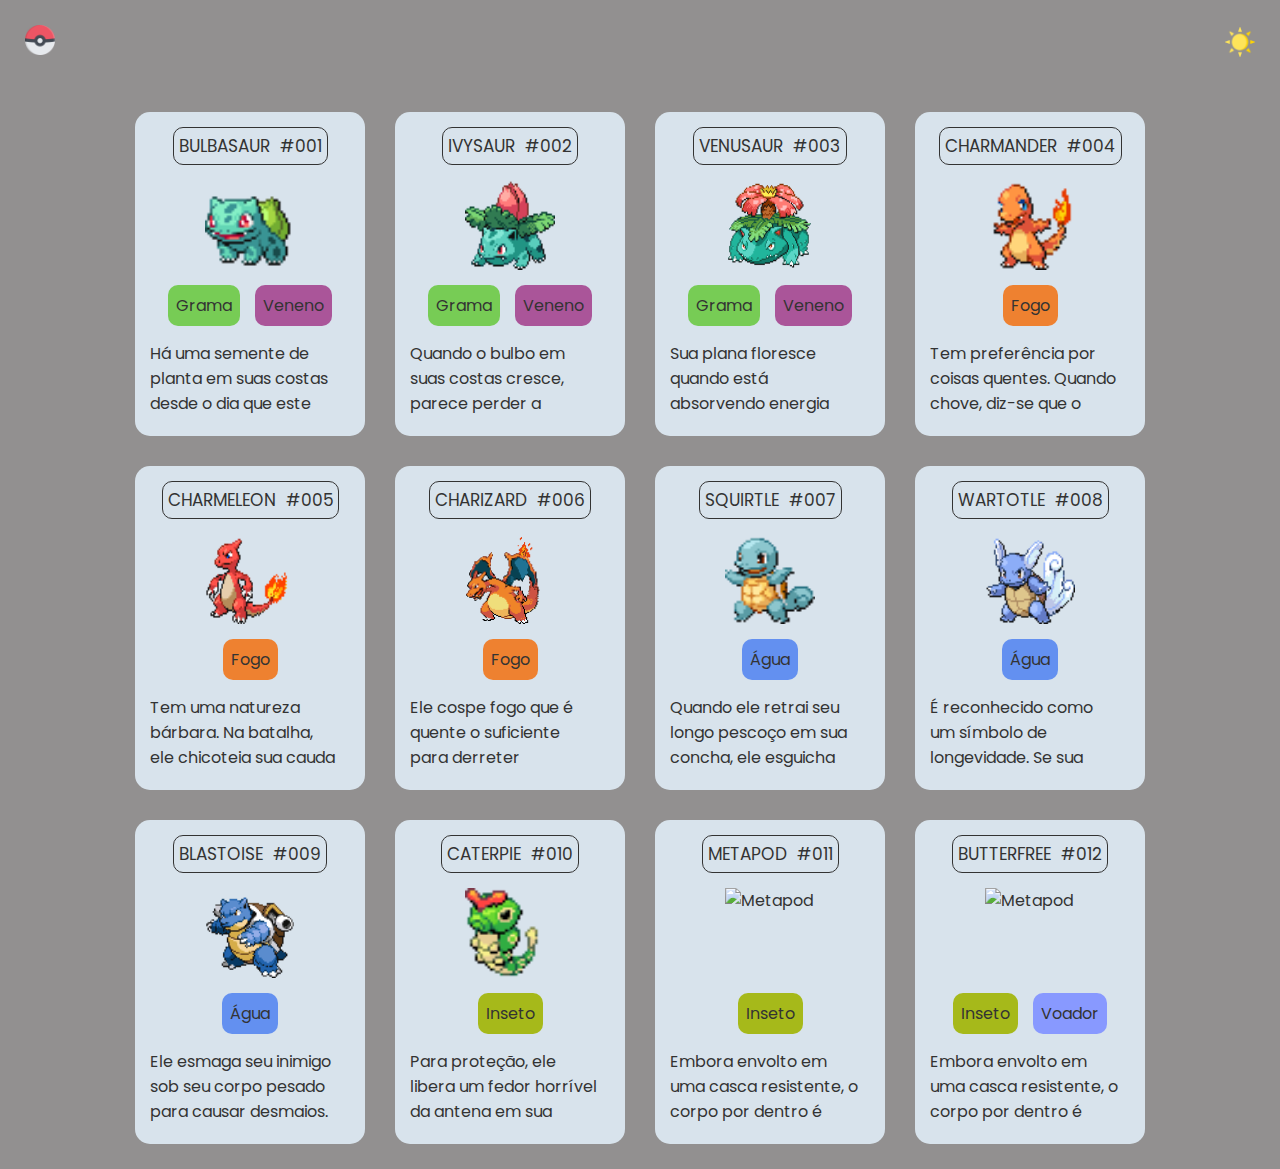
==== index.html @ 482665e0 "Adicionado mais pokemon" ====
<!DOCTYPE html>
<html lang="en">

<head>
    <meta charset="UTF-8">
    <meta http-equiv="X-UA-Compatible" content="IE=edge">
    <meta name="viewport" content="width=device-width, initial-scale=1.0">
    <title>Listagem Pokémon - Semana do Zero ao Programador</title>
    <link rel="preconnect" href="https://fonts.googleapis.com">
    <link rel="preconnect" href="https://fonts.gstatic.com" crossorigin>
    <link href="https://fonts.googleapis.com/css2?family=Poppins:wght@300;500;800&display=swap" rel="stylesheet">
    <link rel="stylesheet" href="./src/css/reset.css">
    <link rel="stylesheet" href="./src/css/estilos.css">
    <link rel="stylesheet" href="./src/css/scrollbar.css">
</head>

<body>
    <header>
        <a href="#">
            <img src="./src/imagens/pokeball.png" alt="Pokebola" class="logo">
        </a>
        <button id="botao-alterar-tema">
            <img src="./src/imagens/sun.png" alt="imagem do sol" class="imagem-botao">
        </button>
    </header>
    <main>
        <ul class="listagem-pokemon">
            <li class="cartao-pokemon">
                <div class="informacoes">
                    <span>Bulbasaur</span>
                    <span>#001</span>
                </div>

                <img src="./src/imagens/bulbasaur.gif" alt="Bulbasaur" class="gif">

                <ul class="tipos">
                    <li class="tipo grama">Grama</li>
                    <li class="tipo veneno">Veneno</li>
                </ul>

                <p class="descricao">Há uma semente de planta em suas costas desde o dia que este Pókemon nasce. A
                    semente cresce lentamente.</p>
            </li>
            <li class="cartao-pokemon">
                <div class="informacoes">
                    <span>Ivysaur</span>
                    <span>#002</span>
                </div>

                <img src="./src/imagens/ivysaur.gif" alt="Ivysaur" class="gif">

                <ul class="tipos">
                    <li class="tipo grama">Grama</li>
                    <li class="tipo veneno">Veneno</li>
                </ul>

                <p class="descricao">Quando o bulbo em suas costas cresce, parece perder a capacidade de ficar de pé em
                    suas patas traseiras</p>
            </li>
            <li class="cartao-pokemon">
                <div class="informacoes">
                    <span>Venusaur</span>
                    <span>#003</span>
                </div>

                <img src="./src/imagens/venusaur.gif" alt="Venusaur" class="gif">

                <ul class="tipos">
                    <li class="tipo grama">Grama</li>
                    <li class="tipo veneno">Veneno</li>
                </ul>

                <p class="descricao">Sua plana floresce quando está absorvendo energia solar. Ele permanece em movimento
                    para buscar a luz solar</p>
            </li>
            <li class="cartao-pokemon">
                <div class="informacoes">
                    <span>Charmander</span>
                    <span>#004</span>
                </div>

                <img src="./src/imagens/charmander.gif" alt="Charmander" class="gif">

                <ul class="tipos">
                    <li class="tipo fogo">Fogo</li>
                </ul>

                <p class="descricao">Tem preferência por coisas quentes. Quando chove, diz-se que o vapor jorra da ponta
                    de sua cauda.</p>
            </li>
            <li class="cartao-pokemon">
                <div class="informacoes">
                    <span>Charmeleon</span>
                    <span>#005</span>
                </div>

                <img src="./src/imagens/charmeleon.gif" alt="Charmeleon" class="gif">

                <ul class="tipos">
                    <li class="tipo fogo">Fogo</li>
                </ul>

                <p class="descricao">Tem uma natureza bárbara. Na batalha, ele chicoteia sua cauda ardente e corta com garras afiadas.</p>
            </li>
            <li class="cartao-pokemon">
                <div class="informacoes">
                    <span>Charizard</span>
                    <span>#006</span>
                </div>

                <img src="./src/imagens/charizard.gif" alt="Charizard" class="gif">

                <ul class="tipos">
                    <li class="tipo fogo">Fogo</li>
                </ul>

                <p class="descricao">Ele cospe fogo que é quente o suficiente para derreter pedregulhos. Pode causar incêndios florestais soprando chamas.</p>
            </li>
            <li class="cartao-pokemon">
                <div class="informacoes">
                    <span>Squirtle</span>
                    <span>#007</span>
                </div>

                <img src="./src/imagens/squirtle.gif" alt="Squirtle" class="gif">

                <ul class="tipos">
                    <li class="tipo agua">Água</li>
                </ul>

                <p class="descricao">Quando ele retrai seu longo pescoço em sua concha, ele esguicha água com força vigorosa.</p>
            </li>
            <li class="cartao-pokemon">
                <div class="informacoes">
                    <span>Wartotle</span>
                    <span>#008</span>
                </div>

                <img src="./src/imagens/wartortle.gif" alt="Bulbasaur" class="gif">

                <ul class="tipos">
                    <li class="tipo agua">Água</li>
                </ul>

                <p class="descricao">É reconhecido como um símbolo de longevidade. Se sua concha tem algas, esse Wartortle é muito antigo.</p>
            </li>
            <li class="cartao-pokemon">
                <div class="informacoes">
                    <span>Blastoise</span>
                    <span>#009</span>
                </div>

                <img src="./src/imagens/blastoise.gif" alt="Blastoise" class="gif">

                <ul class="tipos">
                    <li class="tipo agua">Água</li>
                </ul>

                <p class="descricao">Ele esmaga seu inimigo sob seu corpo pesado para causar desmaios. Em uma pitada, ele se retirará dentro de sua concha.</p>
            </li>
            <li class="cartao-pokemon">
                <div class="informacoes">
                    <span>Caterpie</span>
                    <span>#010</span>
                </div>
                <img src="./src/imagens/caterpie.gif" alt="Caterpie" class="gif">

                <ul class="tipos">
                    <li class="tipo inseto">Inseto</li>
                </ul>

                <p class="descricao">Para proteção, ele libera um fedor horrível da antena em sua cabeça para afastar os inimigos.</p>
            </li>
            <li class="cartao-pokemon">
                <div class="informacoes">
                    <span>Metapod</span>
                    <span>#011</span>
                </div>
                <img src="./src/imagens/metapod.gif" alt="Metapod" class="gif">

                <ul class="tipos">
                    <li class="tipo inseto">Inseto</li>
                </ul>

                <p class="descricao">Embora envolto em uma casca resistente, o corpo por dentro é macio. Não pode resistir a um ataque duro.</p>
            </li>
            <li class="cartao-pokemon">
                <div class="informacoes">
                    <span>Butterfree</span>
                    <span>#012</span>
                </div>
                <img src="./src/imagens/butterfree.gif" alt="Metapod" class="gif">

                <ul class="tipos">
                    <li class="tipo inseto">Inseto</li>
                    <li class="tipo voador">Voador</li>
                </ul>

                <p class="descricao">Embora envolto em uma casca resistente, o corpo por dentro é macio. Não pode resistir a um ataque duro.</p>
            </li>
        </ul>
    </main>
</body>

</html>
---- src/css/estilos.css ----
body{
    font-family: 'Poppins', sans-serif;
    max-width: 1280px;
    margin: 0 auto;
    background-color: #5e5b5bad;
    color: #333333
}

body.modo-escuro{
    background-color: #212121;
    color: #f5f5f5
}

header{
    /* background-color: green; */
    display: flex;
    justify-content: space-between;
    padding: 25px;
}

header .logo, 
header .imagem-botao{
    width: 30px;
    transition: 0.2s ease-in-out;
}

header #botao-alterar-tema{
    background: none;
    border: none;
}

header .logo:hover,
header .imagem-botao:hover,
main .cartao-pokemon:hover{
    transform: scale(1.05);
    cursor: pointer
}

main{
    /* background-color: antiquewhite; */
    padding:  25px;
}
main .listagem-pokemon{
    display: flex;
    flex-wrap: wrap;
    gap: 30px;
    justify-content: center;
}

main .cartao-pokemon{
    background-color: #d8e3ec;
    width: 200px;
    padding: 15px;
    display: flex;
    flex-direction: column;
    align-items: center;
    gap: 15px;
    border-radius: 15px;
    transition: 0.2s ease-in-out;
}

main .cartao-pokemon:hover{
    background-color: #96d9d6;
}

.modo-escuro .cartao-pokemon{
    background-color: #a8a8aa;
}

main .cartao-pokemon .informacoes{
    display: flex;
    justify-content: space-between;
    border: 1px solid #333333;
    border-radius: 10px;
}

main .cartao-pokemon .informacoes span{
    /* background-color: aqua; */
    padding: 5px;
    text-transform: uppercase;
    font-size: 17px;
}

main .cartao-pokemon .gif{
    width: 90px;
    height: 90px;
    /* background-color: grey; */

}

main .cartao-pokemon .tipos{
    /* background-color: white; */
    display: flex;
    gap: 15px;
}

main .cartao-pokemon .tipo{
    padding: 8px;
    border-radius: 10px;
}

.grama{
    background-color: #7ac74c;
}

.veneno{
    background-color: #a59;
    
}

.fogo{
    background-color: #ee8130;
}

.agua{
    background-color: #6390f0;
}

.inseto{
    background-color: #a6b91a;
}
.voador{
    background-color: #89f
}

.normal{
    background-color: #aa9;
}

.eletrico{
    background-color: #fc3;
}

.grama{
    background-color: #7c5;
}

.gelo{
    border-color: #6cf;
}

.lutador{
    border-color: #b54;
}

.terra{
    border-color: #db5;
}

.psiquico{
    border-color: #f59;
}

.rocha{
    border-color: #ba6;
}

.fantasma{
    border-color: #66b;
}

.dragao{
    border-color: #76e;
}

.escuridao{
    border-color: #754;
}

.aco{
    background-color: #aab;
}

.fada{
    border-color: #e9e;
}

main .descricao{
    max-height: 80px;
    overflow-y: scroll;
    font-style: 14px;
    padding-right: 10px;
}
---- src/css/scrollbar.css ----
/* ===== Scrollbar CSS ===== */

*::-webkit-scrollbar {
    width: 12px;
  }

  *::-webkit-scrollbar-track {
    background: #f1e9e9;
  }

  *::-webkit-scrollbar-thumb {
    background-color: #582965;
    border-radius: 10px;
    border: 3px solid #ffffff;
  }
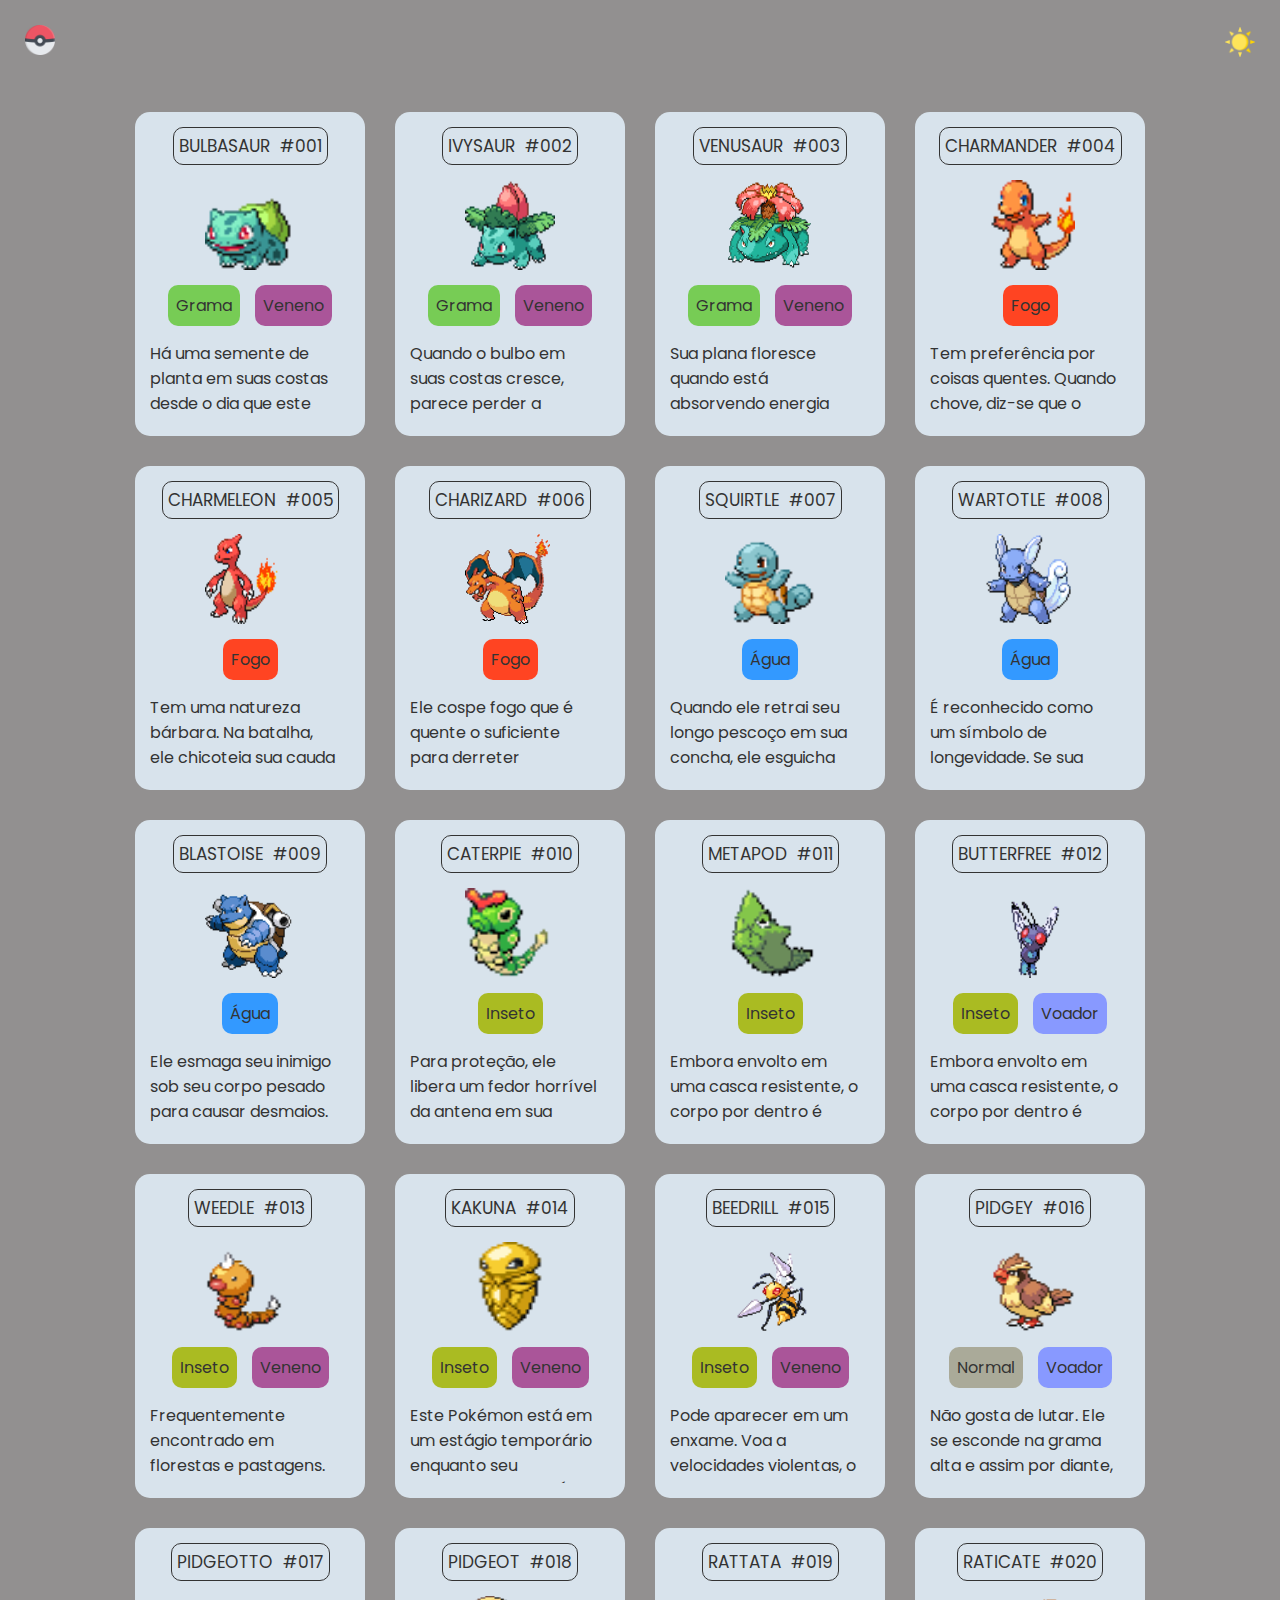
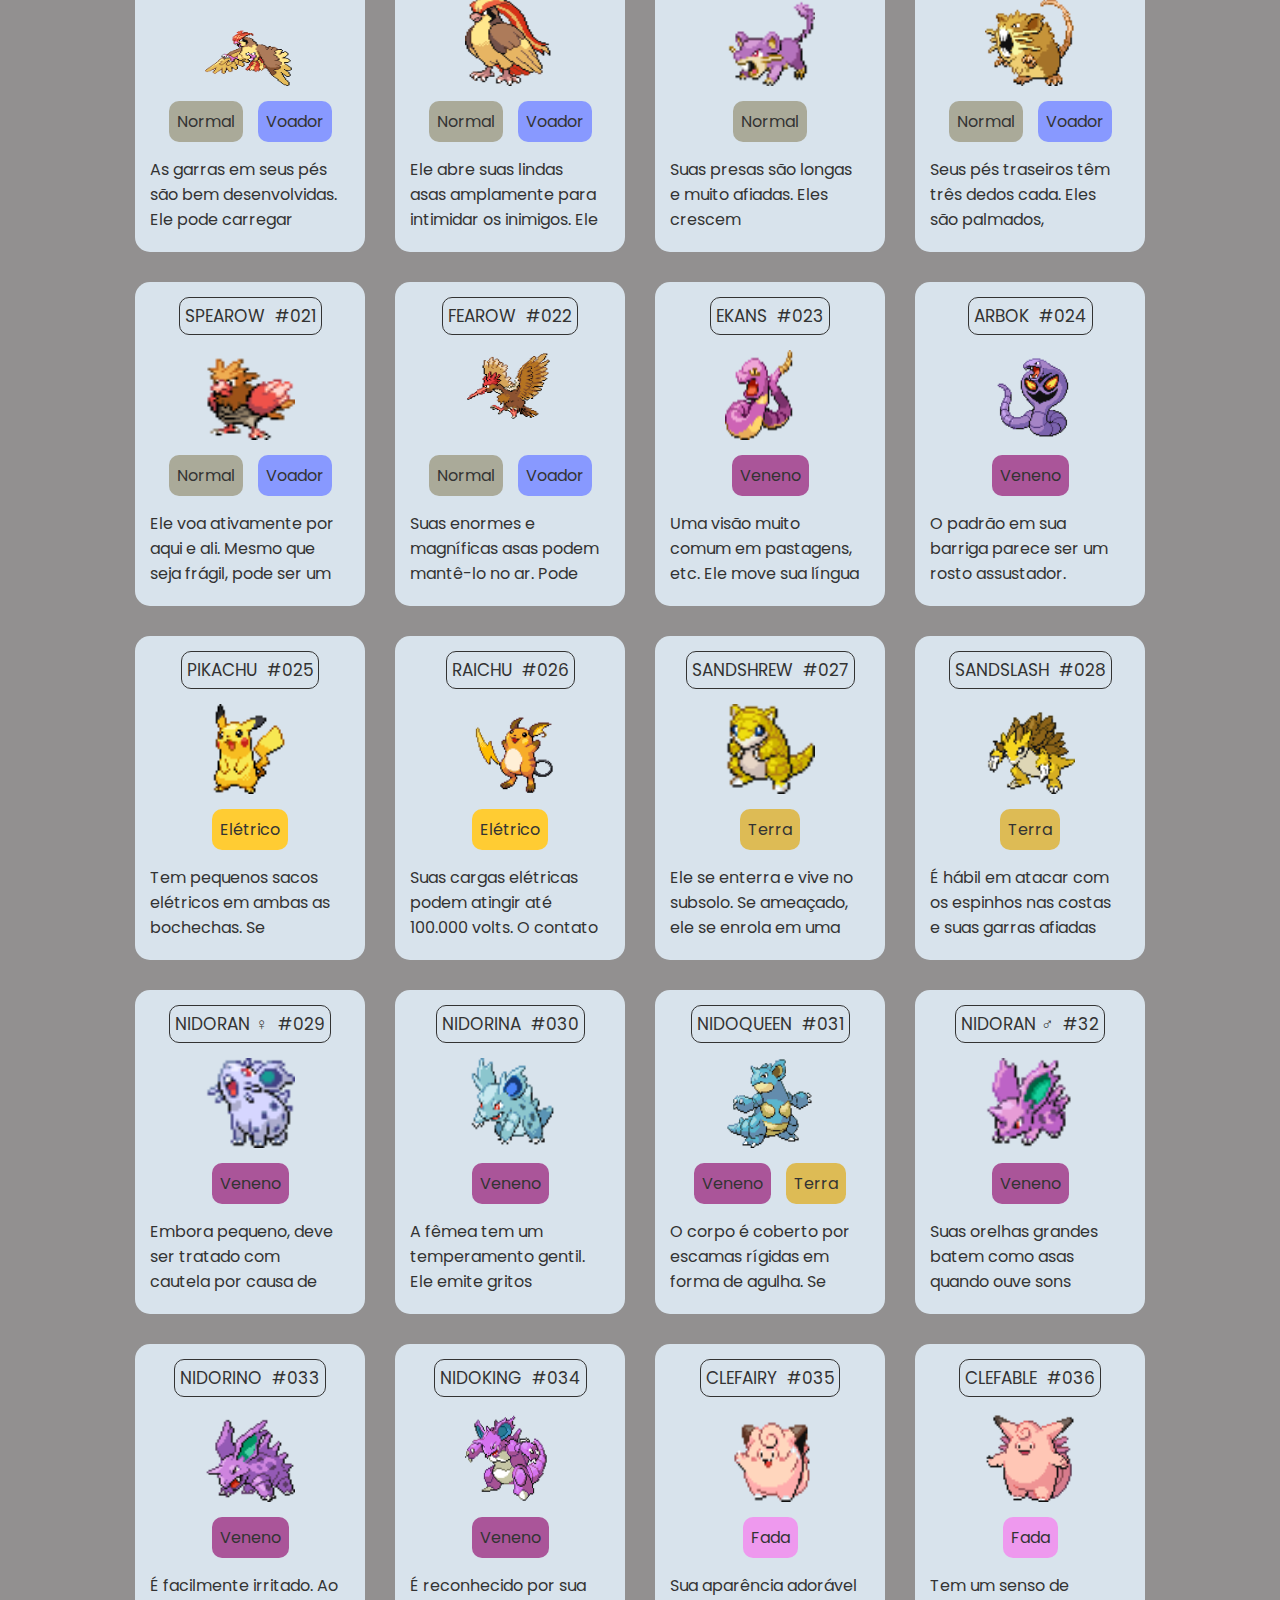
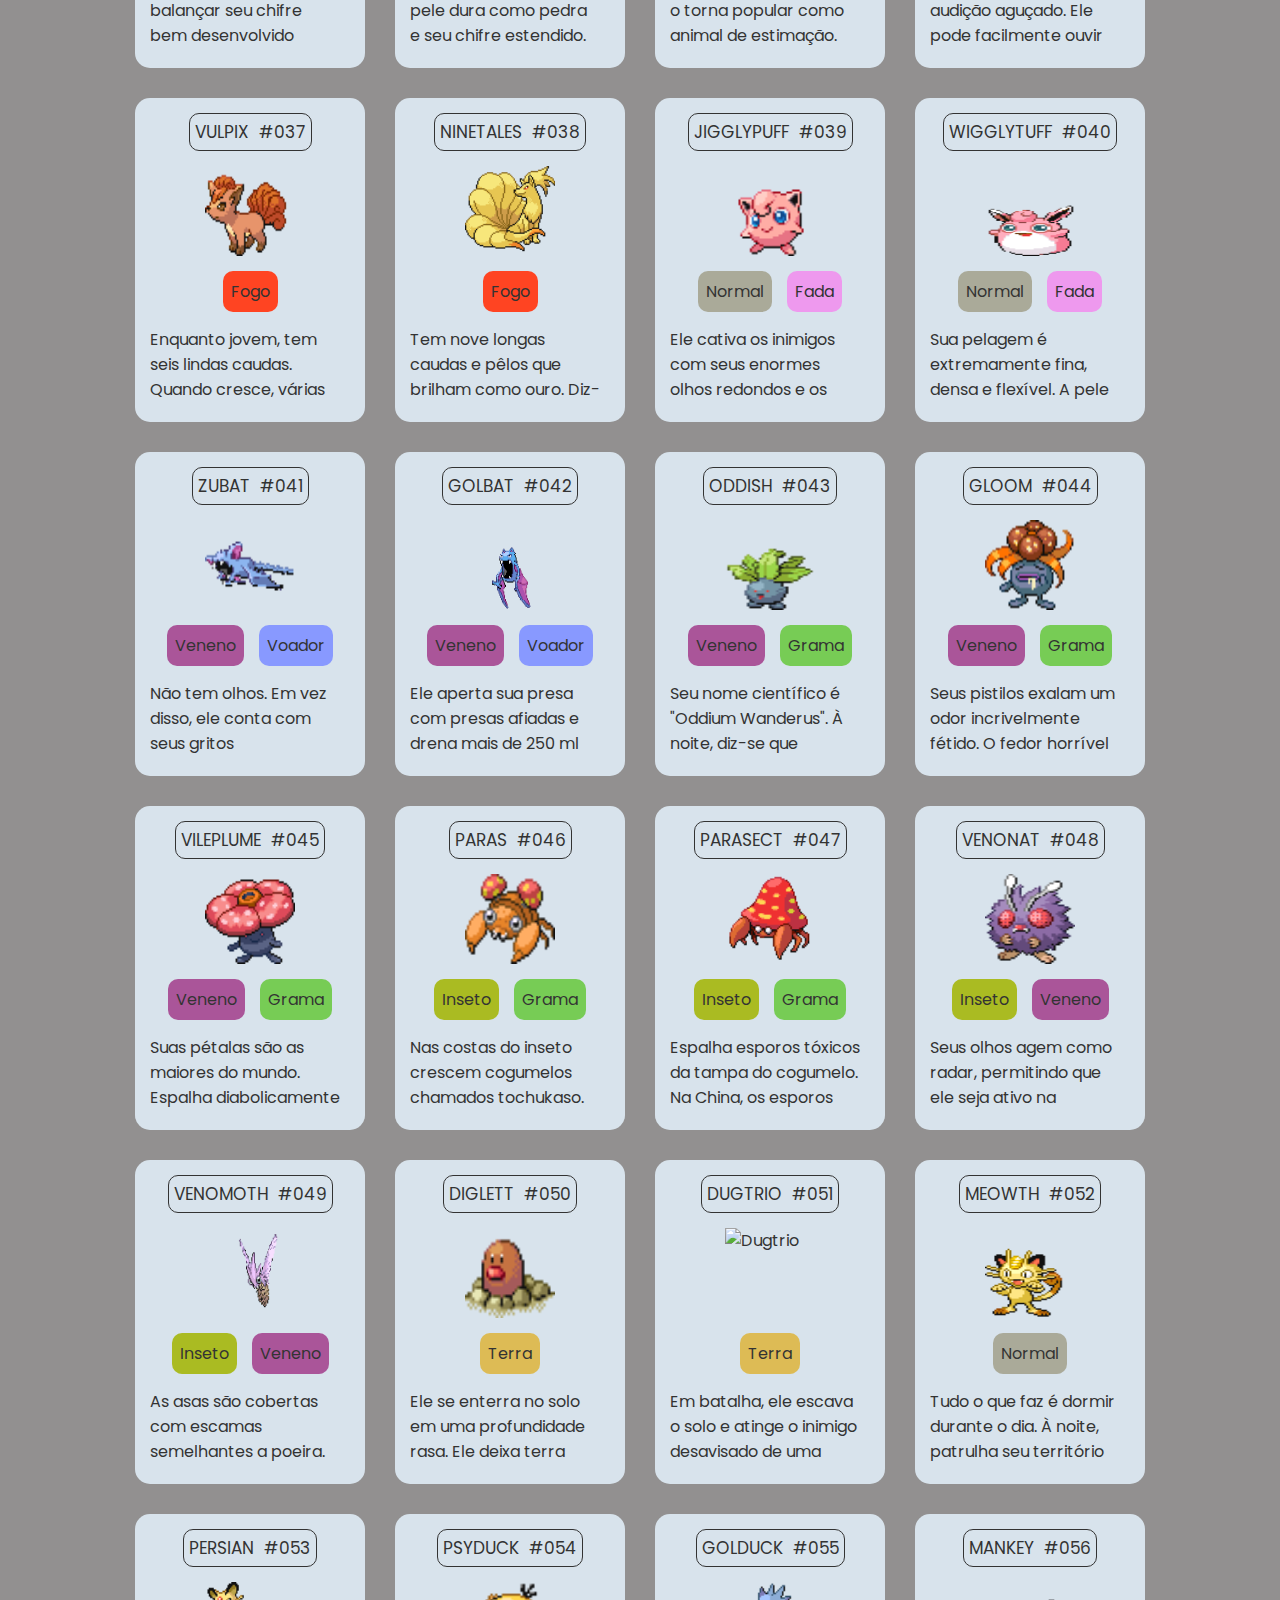
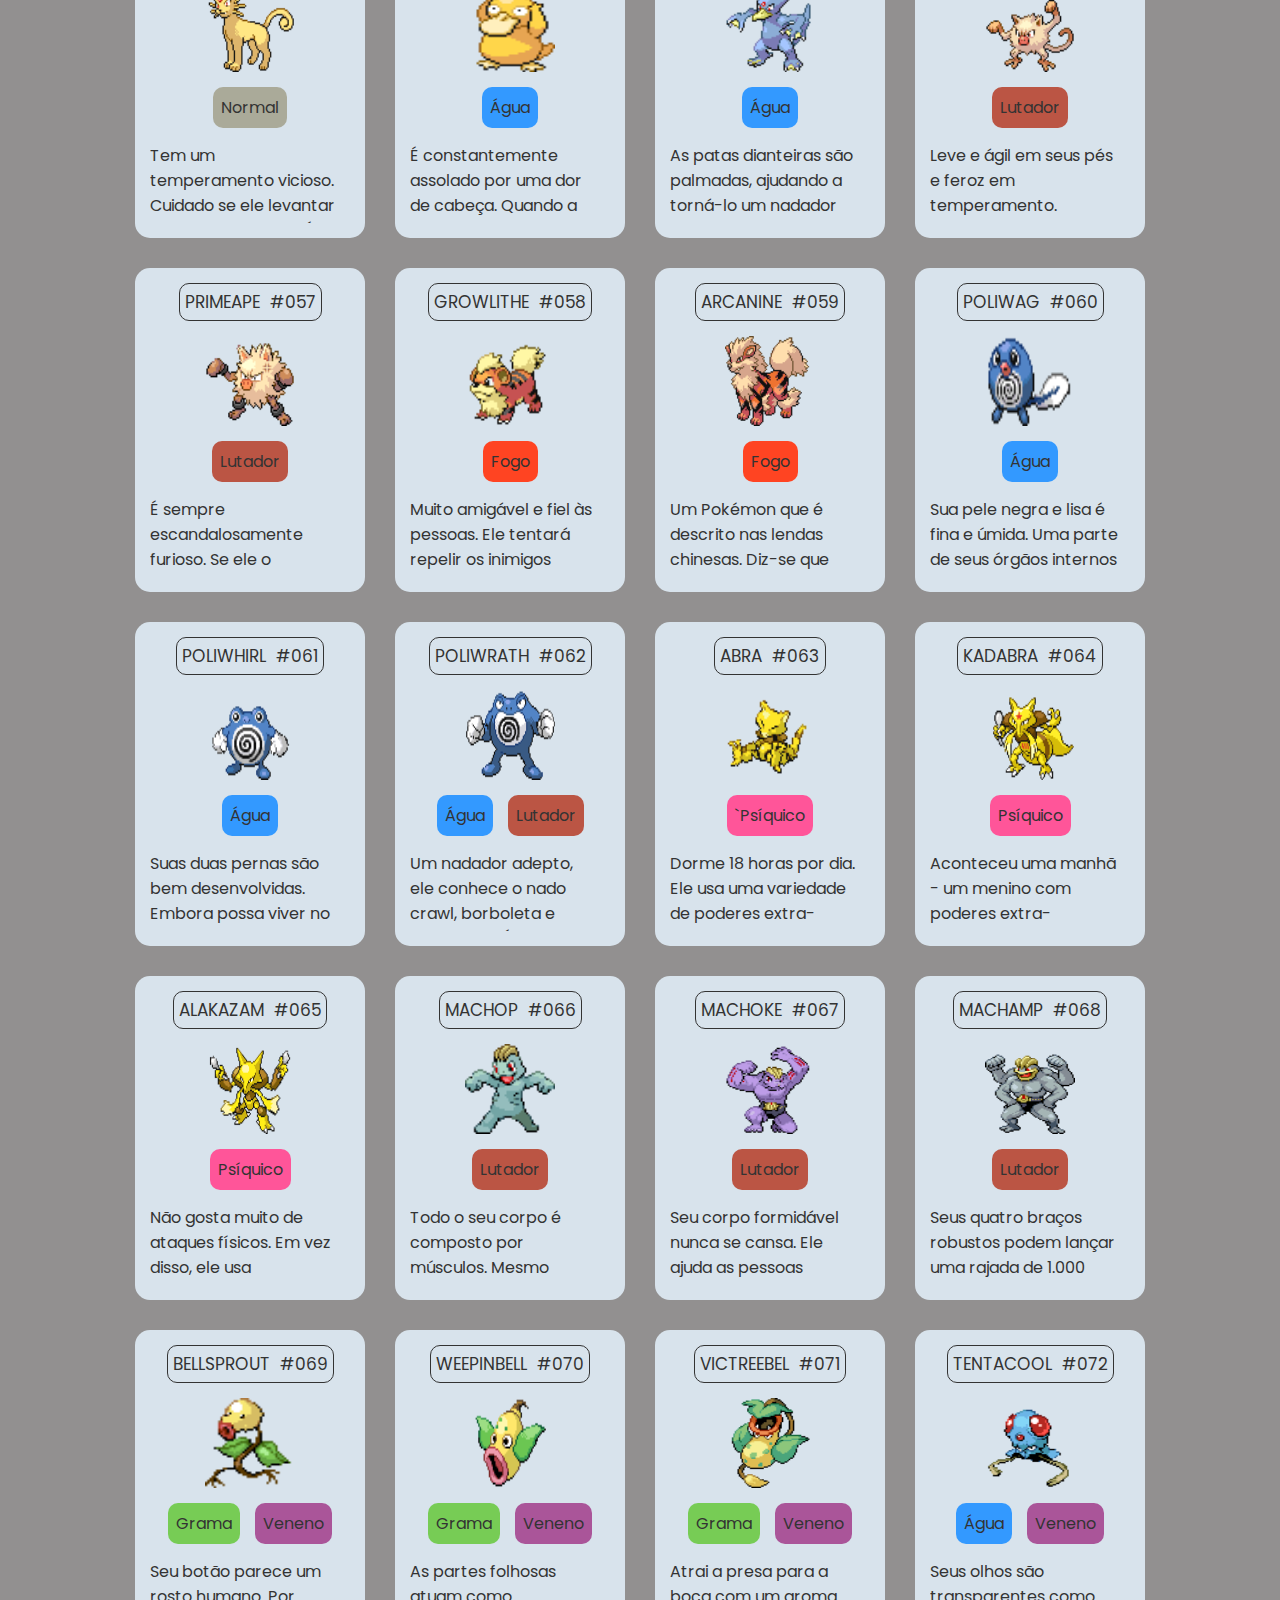
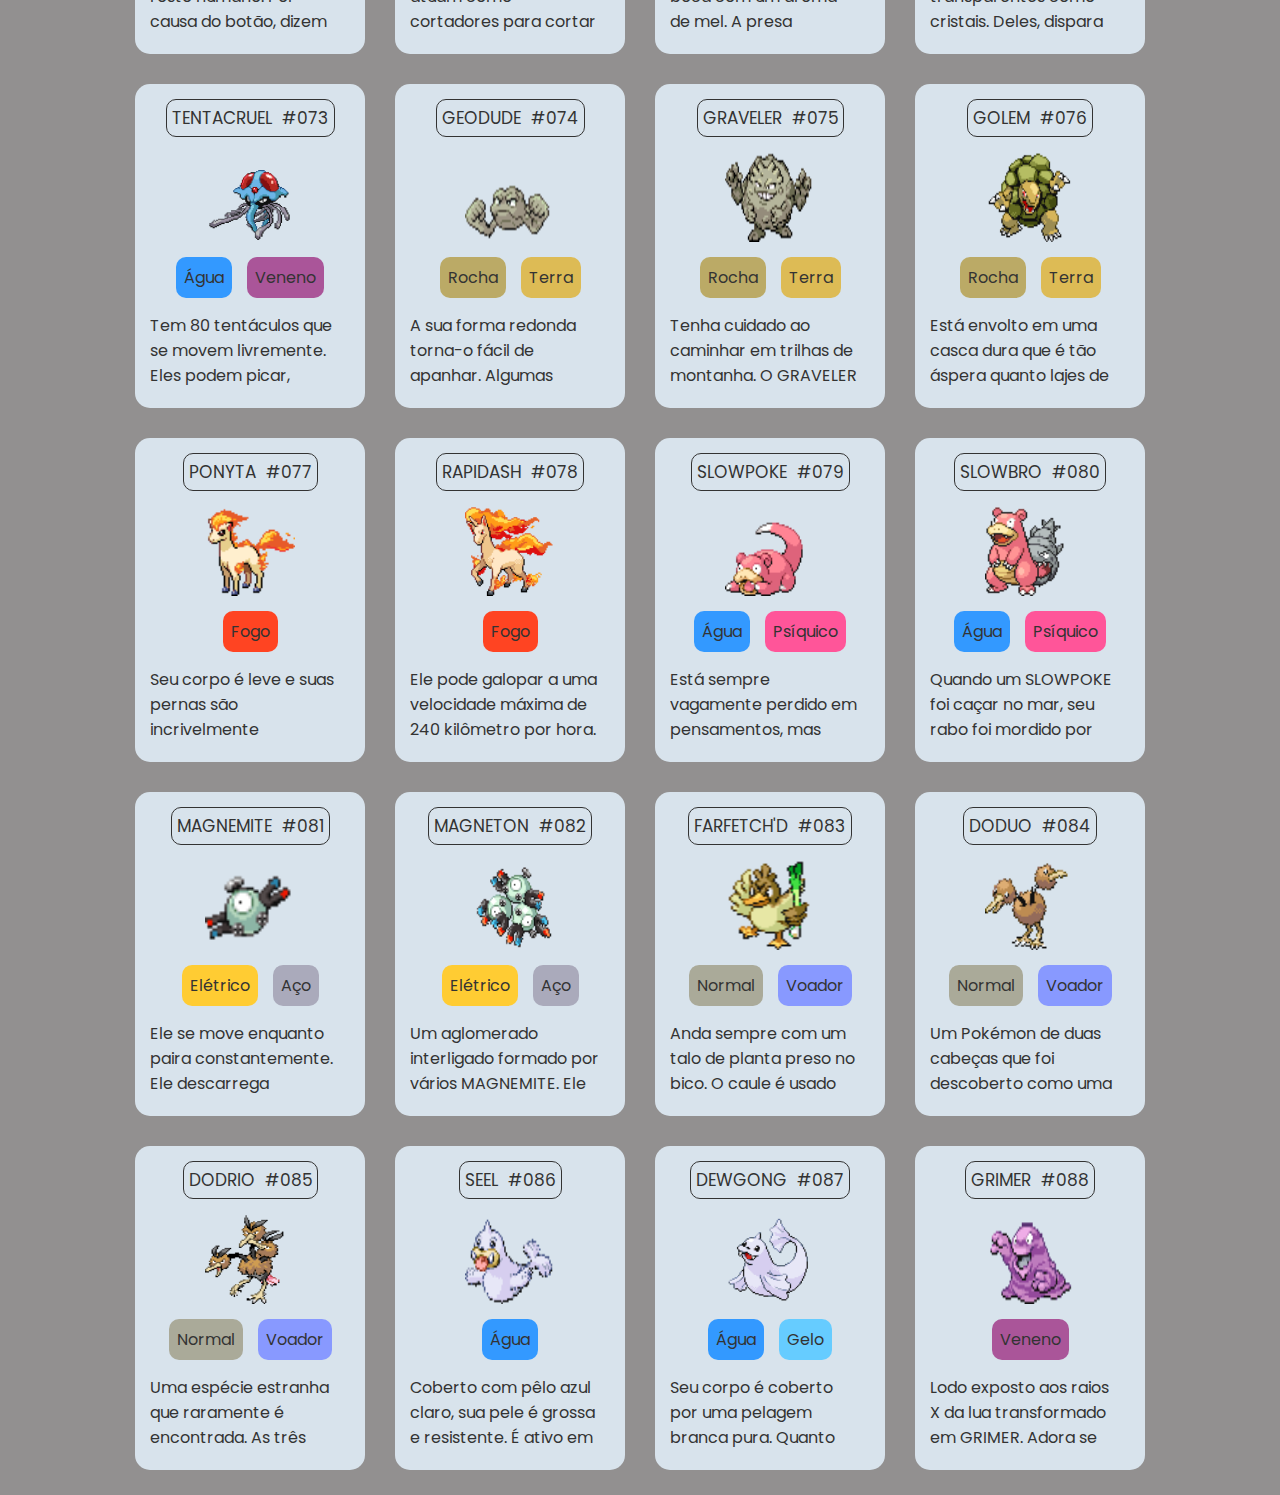
==== commit 22e7ccdf: "Adicionado mais pokemons" ====
--- a/index.html
+++ b/index.html
@@ -189,7 +189,7 @@
                     <span>Butterfree</span>
                     <span>#012</span>
                 </div>
-                <img src="./src/imagens/butterfree.gif" alt="Metapod" class="gif">
+                <img src="./src/imagens/butterfree.gif" alt="Butterfree" class="gif">
 
                 <ul class="tipos">
                     <li class="tipo inseto">Inseto</li>
@@ -197,6 +197,1032 @@
                 </ul>
 
                 <p class="descricao">Embora envolto em uma casca resistente, o corpo por dentro é macio. Não pode resistir a um ataque duro.</p>
+            </li>
+            <li class="cartao-pokemon">
+                <div class="informacoes">
+                    <span>Weedle</span>
+                    <span>#013</span>
+                </div>
+                <img src="./src/imagens/weedle.gif" alt="Weedle" class="gif">
+
+                <ul class="tipos">
+                    <li class="tipo inseto">Inseto</li>
+                    <li class="tipo veneno">Veneno</li>
+                </ul>
+
+                <p class="descricao">Frequentemente encontrado em florestas e pastagens. Tem uma farpa afiada e tóxica de cerca de cinco centímetros no topo da cabeça.</p>
+            </li>
+            <li class="cartao-pokemon">
+                <div class="informacoes">
+                    <span>Kakuna</span>
+                    <span>#014</span>
+                </div>
+                <img src="./src/imagens/kakuna.gif" alt="Kakuna" class="gif">
+
+                <ul class="tipos">
+                    <li class="tipo inseto">Inseto</li>
+                    <li class="tipo veneno">Veneno</li>
+                </ul>
+
+                <p class="descricao">Este Pokémon está em um estágio temporário enquanto seu desenvolve corpo. É quase completamente incapaz de se mover por conta própria.</p>
+            </li>
+            <li class="cartao-pokemon">
+                <div class="informacoes">
+                    <span>Beedrill</span>
+                    <span>#015</span>
+                </div>
+                <img src="./src/imagens/beedrill.gif" alt="Beedrill" class="gif">
+
+                <ul class="tipos">
+                    <li class="tipo inseto">Inseto</li>
+                    <li class="tipo veneno">Veneno</li>
+                </ul>
+
+                <p class="descricao">Pode aparecer em um enxame. Voa a velocidades violentas, o tempo todo perfurando com o ferrão tóxico em sua parte traseira.</p>
+            </li>
+            <li class="cartao-pokemon">
+                <div class="informacoes">
+                    <span>Pidgey</span>
+                    <span>#016</span>
+                </div>
+                <img src="./src/imagens/pidgey.gif" alt="Pidgey" class="gif">
+
+                <ul class="tipos">
+                    <li class="tipo normal">Normal</li>
+                    <li class="tipo voador">Voador</li>
+                </ul>
+
+                <p class="descricao">Não gosta de lutar. Ele se esconde na grama alta e assim por diante, procurando comida, como pequenos insetos.</p>
+            </li>
+            <li class="cartao-pokemon">
+                <div class="informacoes">
+                    <span>Pidgeotto</span>
+                    <span>#017</span>
+                </div>
+                <img src="./src/imagens/pidgeotto.gif" alt="Pidgeotto" class="gif">
+
+                <ul class="tipos">
+                    <li class="tipo normal">Normal</li>
+                    <li class="tipo voador">Voador</li>
+                </ul>
+
+                <p class="descricao">As garras em seus pés são bem desenvolvidas. Ele pode carregar presas como um EXEGGCUTE para seu ninho a mais de 60 milhas de distância.</p>
+            </li>
+            <li class="cartao-pokemon">
+                <div class="informacoes">
+                    <span>Pidgeot</span>
+                    <span>#018</span>
+                </div>
+                <img src="./src/imagens/pidgeot.gif" alt="Pidgeot" class="gif">
+
+                <ul class="tipos">
+                    <li class="tipo normal">Normal</li>
+                    <li class="tipo voador">Voador</li>
+                </ul>
+
+                <p class="descricao">Ele abre suas lindas asas amplamente para intimidar os inimigos. Ele corre pelos céus na velocidade Mach-2.</p>
+            </li>
+            <li class="cartao-pokemon">
+                <div class="informacoes">
+                    <span>Rattata</span>
+                    <span>#019</span>
+                </div>
+                <img src="./src/imagens/rattata.gif" alt="Rattata" class="gif">
+
+                <ul class="tipos">
+                    <li class="tipo normal">Normal</li>
+                </ul>
+
+                <p class="descricao">Suas presas são longas e muito afiadas. Eles crescem continuamente, então é difícil reduzi-los.</p>
+            </li>
+            <li class="cartao-pokemon">
+                <div class="informacoes">
+                    <span>Raticate</span>
+                    <span>#020</span>
+                </div>
+                <img src="./src/imagens/raticate.gif" alt="Raticate" class="gif">
+
+                <ul class="tipos">
+                    <li class="tipo normal">Normal</li>
+                    <li class="tipo voador">Voador</li>
+                </ul>
+
+                <p class="descricao">Seus pés traseiros têm três dedos cada. Eles são palmados, permitindo que ele nade através dos rios.</p>
+            </li>
+            <li class="cartao-pokemon">
+                <div class="informacoes">
+                    <span>Spearow</span>
+                    <span>#021</span>
+                </div>
+                <img src="./src/imagens/spearow.gif" alt="Spearow" class="gif">
+
+                <ul class="tipos">
+                    <li class="tipo normal">Normal</li>
+                    <li class="tipo voador">Voador</li>
+                </ul>
+
+                <p class="descricao">Ele voa ativamente por aqui e ali. Mesmo que seja frágil, pode ser um inimigo difícil que usa MIRROR MOVE.</p>
+            </li>
+            <li class="cartao-pokemon">
+                <div class="informacoes">
+                    <span>Fearow</span>
+                    <span>#022</span>
+                </div>
+                <img src="./src/imagens/fearow.gif" alt="Fearow" class="gif">
+
+                <ul class="tipos">
+                    <li class="tipo normal">Normal</li>
+                    <li class="tipo voador">Voador</li>
+                </ul>
+
+                <p class="descricao">Suas enormes e magníficas asas podem mantê-lo no ar. Pode ficar voando um dia inteiro sem pousar.</p>
+            </li>
+            <li class="cartao-pokemon">
+                <div class="informacoes">
+                    <span>Ekans</span>
+                    <span>#023</span>
+                </div>
+                <img src="./src/imagens/ekans.gif" alt="Ekans" class="gif">
+
+                <ul class="tipos">
+                    <li class="tipo veneno">Veneno</li>
+                </ul>
+
+                <p class="descricao">Uma visão muito comum em pastagens, etc. Ele move sua língua para dentro e para fora para sentir o perigo ao seu redor.</p>
+            </li>
+            <li class="cartao-pokemon">
+                <div class="informacoes">
+                    <span>Arbok</span>
+                    <span>#024</span>
+                </div>
+                <img src="./src/imagens/arbok.gif" alt="Arbok" class="gif">
+
+                <ul class="tipos">
+                    <li class="tipo veneno">Veneno</li>
+                </ul>
+
+                <p class="descricao">O padrão em sua barriga parece ser um rosto assustador. Inimigos fracos fugirão apenas ao ver o padrão.</p>
+            </li>
+            <li class="cartao-pokemon">
+                <div class="informacoes">
+                    <span>Pikachu</span>
+                    <span>#025</span>
+                </div>
+                <img src="./src/imagens/pikachu.gif" alt="Pikachu" class="gif">
+
+                <ul class="tipos">
+                    <li class="tipo eletrico">Elétrico</li>
+                </ul>
+
+                <p class="descricao">Tem pequenos sacos elétricos em ambas as bochechas. Se ameaçado, perde cargas elétricas das bolsas.</p>
+            </li>
+            <li class="cartao-pokemon">
+                <div class="informacoes">
+                    <span>Raichu</span>
+                    <span>#026</span>
+                </div>
+                <img src="./src/imagens/raichu.gif" alt="Raichu" class="gif">
+
+                <ul class="tipos">
+                    <li class="tipo eletrico">Elétrico</li>
+                </ul>
+
+                <p class="descricao">Suas cargas elétricas podem atingir até 100.000 volts. O contato descuidado pode fazer até mesmo um elefante indiano desmaiar.</p>
+            </li>
+            <li class="cartao-pokemon">
+                <div class="informacoes">
+                    <span>Sandshrew</span>
+                    <span>#027</span>
+                </div>
+                <img src="./src/imagens/sandshrew.gif" alt="Sandshrew" class="gif">
+
+                <ul class="tipos">
+                    <li class=" tipo terra">Terra</li>
+                </ul>
+
+                <p class="descricao">Ele se enterra e vive no subsolo. Se ameaçado, ele se enrola em uma bola para proteção.</p>
+            </li>
+            <li class="cartao-pokemon">
+                <div class="informacoes">
+                    <span>Sandslash</span>
+                    <span>#028</span>
+                </div>
+                <img src="./src/imagens/sandslash.gif" alt="Sandslash" class="gif">
+
+                <ul class="tipos">
+                    <li class="tipo terra" >Terra</li>
+                </ul>
+
+                <p class="descricao">É hábil em atacar com os espinhos nas costas e suas garras afiadas enquanto corre rapidamente.</p>
+            </li>
+            <li class="cartao-pokemon">
+                <div class="informacoes">
+                    <span>Nidoran ♀</span>
+                    <span>#029</span>
+                </div>
+                <img src="./src/imagens/nidoran♀.gif" alt="Nidoran♀" class="gif">
+
+                <ul class="tipos">
+                    <li class="tipo veneno">Veneno</li>
+                </ul>
+
+                <p class="descricao">Embora pequeno, deve ser tratado com cautela por causa de suas farpas altamente tóxicas. A fêmea tem chifres menores.</p>
+            </li>
+            <li class="cartao-pokemon">
+                <div class="informacoes">
+                    <span>Nidorina</span>
+                    <span>#030</span>
+                </div>
+                <img src="./src/imagens/nidorina.gif" alt="Nidorina" class="gif">
+
+                <ul class="tipos">
+                    <li class="tipo veneno">Veneno</li>
+                </ul>
+
+                <p class="descricao">A fêmea tem um temperamento gentil. Ele emite gritos ultrassônicos que têm o poder de confundir os inimigos.</p>
+            </li>
+            <li class="cartao-pokemon">
+                <div class="informacoes">
+                    <span>Nidoqueen</span>
+                    <span>#031</span>
+                </div>
+                <img src="./src/imagens/nidoqueen.gif" alt="Nidoqueen" class="gif">
+
+                <ul class="tipos">
+                    <li class="tipo veneno">Veneno</li>
+                    <li class="tipo terra">Terra</li>
+                </ul>
+
+                <p class="descricao">O corpo é coberto por escamas rígidas em forma de agulha. Se ficar excitado, as agulhas se eriçarão para fora.</p>
+            </li>
+            <li class="cartao-pokemon">
+                <div class="informacoes">
+                    <span>Nidoran ♂</span>
+                    <span>#32</span>
+                </div>
+                <img src="./src/imagens/nidoran♂.gif" alt="Nidoran ♂" class="gif">
+
+                <ul class="tipos">
+                    <li class="tipo veneno">Veneno</li>
+                </ul>
+
+                <p class="descricao">Suas orelhas grandes batem como asas quando ouve sons distantes. Ele estende farpas tóxicas quando irritado.</p>
+            </li>
+            <li class="cartao-pokemon">
+                <div class="informacoes">
+                    <span>Nidorino</span>
+                    <span>#033</span>
+                </div>
+                <img src="./src/imagens/nidorino.gif" alt="Nidorino" class="gif">
+
+                <ul class="tipos">
+                    <li class="tipo veneno">Veneno</li>
+                </ul>
+
+                <p class="descricao">É facilmente irritado. Ao balançar seu chifre bem desenvolvido descontroladamente, ele pode até perfurar diamantes.</p>
+            </li>
+            <li class="cartao-pokemon">
+                <div class="informacoes">
+                    <span>Nidoking</span>
+                    <span>#034</span>
+                </div>
+                <img src="./src/imagens/nidoking.gif" alt="Nidoking" class="gif">
+
+                <ul class="tipos">
+                    <li class="tipo veneno">Veneno</li>
+                </ul>
+
+                <p class="descricao">É reconhecido por sua pele dura como pedra e seu chifre estendido. Tenha cuidado com o chifre, pois contém veneno.</p>
+            </li>
+            <li class="cartao-pokemon">
+                <div class="informacoes">
+                    <span>Clefairy</span>
+                    <span>#035</span>
+                </div>
+                <img src="./src/imagens/clefairy.gif" alt="Clefairy" class="gif">
+
+                <ul class="tipos">
+                    <li class="tipo fada">Fada</li>
+                </ul>
+
+                <p class="descricao">Sua aparência adorável o torna popular como animal de estimação. No entanto, é raro e difícil de encontrar.</p>
+            </li>
+            <li class="cartao-pokemon">
+                <div class="informacoes">
+                    <span>Clefable</span>
+                    <span>#036</span>
+                </div>
+                <img src="./src/imagens/clefable.gif" alt="Clefable" class="gif">
+
+                <ul class="tipos">
+                    <li class="tipo fada">Fada</li>
+                </ul>
+
+                <p class="descricao">Tem um senso de audição aguçado. Ele pode facilmente ouvir um alfinete caindo a quase 1.100 metros de distância.</p>
+            </li>
+            <li class="cartao-pokemon">
+                <div class="informacoes">
+                    <span>Vulpix</span>
+                    <span>#037</span>
+                </div>
+                <img src="./src/imagens/vulpix.gif" alt="Vulpix" class="gif">
+
+                <ul class="tipos">
+                    <li class="tipo fogo">Fogo</li>
+                </ul>
+
+                <p class="descricao">Enquanto jovem, tem seis lindas caudas. Quando cresce, várias novas caudas brotam.</p>
+            </li>
+            <li class="cartao-pokemon">
+                <div class="informacoes">
+                    <span>Ninetales</span>
+                    <span>#038</span>
+                </div>
+                <img src="./src/imagens/ninetales.gif" alt="Ninetales" class="gif">
+
+                <ul class="tipos">
+                    <li class="tipo fogo">Fogo</li>
+                </ul>
+
+                <p class="descricao">Tem nove longas caudas e pêlos que brilham como ouro. Diz-se que vive por 1.000 anos.</p>
+            </li>
+            <li class="cartao-pokemon">
+                <div class="informacoes">
+                    <span>Jigglypuff</span>
+                    <span>#039</span>
+                </div>
+                <img src="./src/imagens/jigglypuff.gif" alt="Jigglypuff" class="gif">
+
+                <ul class="tipos">
+                    <li class="tipo normal">Normal</li>
+                    <li class="tipo fada">Fada</li>
+                </ul>
+
+                <p class="descricao">Ele cativa os inimigos com seus enormes olhos redondos e os embala para dormir cantando uma melodia suave.</p>
+            </li>
+            <li class="cartao-pokemon">
+                <div class="informacoes">
+                    <span>Wigglytuff</span>
+                    <span>#040</span>
+                </div>
+                <img src="./src/imagens/wigglytuff.gif" alt="Wigglytuff" class="gif">
+
+                <ul class="tipos">
+                    <li class="tipo normal">Normal</li>
+                    <li class="tipo fada">Fada</li>
+                </ul>
+
+                <p class="descricao">Sua pelagem é extremamente fina, densa e flexível. A pele requintadamente agradável transmite uma imagem de luxo.</p>
+            </li>
+            <li class="cartao-pokemon">
+                <div class="informacoes">
+                    <span>Zubat</span>
+                    <span>#041</span>
+                </div>
+                <img src="./src/imagens/zubat.gif" alt="Zubat" class="gif">
+
+                <ul class="tipos">
+                    <li class="tipo veneno">Veneno</li>
+                    <li class="tipo voador">Voador</li>
+                </ul>
+
+                <p class="descricao">Não tem olhos. Em vez disso, ele conta com seus gritos ultrassônicos para que a localização do eco voe na escuridão.</p>
+            </li>
+            <li class="cartao-pokemon">
+                <div class="informacoes">
+                    <span>Golbat</span>
+                    <span>#042</span>
+                </div>
+                <img src="./src/imagens/golbat.gif" alt="Golbat" class="gif">
+
+                <ul class="tipos">
+                    <li class="tipo veneno">Veneno</li>
+                    <li class="tipo voador">Voador</li>
+                </ul>
+
+                <p class="descricao">Ele aperta sua presa com presas afiadas e drena mais de 250 ml de sangue em um gole.</p>
+            </li>
+            <li class="cartao-pokemon">
+                <div class="informacoes">
+                    <span>Oddish</span>
+                    <span>#043</span>
+                </div>
+                <img src="./src/imagens/oddish.gif" alt="Oddish" class="gif">
+
+                <ul class="tipos">
+                    <li class="tipo veneno">Veneno</li>
+                    <li class="tipo grama">Grama</li>
+                </ul>
+
+                <p class="descricao">Seu nome científico é "Oddium Wanderus". À noite, diz-se que caminha cerca de 1.000 pés em suas duas raízes.</p>
+            </li>
+            <li class="cartao-pokemon">
+                <div class="informacoes">
+                    <span>Gloom</span>
+                    <span>#044</span>
+                </div>
+                <img src="./src/imagens/gloom.gif" alt="Gloom" class="gif">
+
+                <ul class="tipos">
+                    <li class="tipo veneno">Veneno</li>
+                    <li class="tipo grama">Grama</li>
+                </ul>
+
+                <p class="descricao">Seus pistilos exalam um odor incrivelmente fétido. O fedor horrível pode causar desmaios a uma distância de 1,25 milhas.</p>
+            </li>
+            <li class="cartao-pokemon">
+                <div class="informacoes">
+                    <span>Vileplume</span>
+                    <span>#045</span>
+                </div>
+                <img src="./src/imagens/vileplume.gif" alt="Vileplume" class="gif">
+
+                <ul class="tipos">
+                    <li class="tipo veneno">Veneno</li>
+                    <li class="tipo grama">Grama</li>
+                </ul>
+
+                <p class="descricao">Suas pétalas são as maiores do mundo. Espalha diabolicamente o pólen causador de alergia de suas pétalas.</p>
+            </li>
+            <li class="cartao-pokemon">
+                <div class="informacoes">
+                    <span>Paras</span>
+                    <span>#046</span>
+                </div>
+                <img src="./src/imagens/paras.gif" alt="Paras" class="gif">
+
+                <ul class="tipos">
+                    <li class="tipo inseto">Inseto</li>
+                    <li class="tipo grama">Grama</li>
+                </ul>
+
+                <p class="descricao">Nas costas do inseto crescem cogumelos chamados tochukaso. Os cogumelos crescem com o hospedeiro do inseto.</p>
+            </li>
+            <li class="cartao-pokemon">
+                <div class="informacoes">
+                    <span>Parasect</span>
+                    <span>#047</span>
+                </div>
+                <img src="./src/imagens/parasect.gif" alt="Parasect" class="gif">
+
+                <ul class="tipos">
+                    <li class="tipo inseto">Inseto</li>
+                    <li class="tipo grama">Grama</li>
+                </ul>
+
+                <p class="descricao">Espalha esporos tóxicos da tampa do cogumelo. Na China, os esporos são usados como fitoterápicos.</p>
+            </li>
+            <li class="cartao-pokemon">
+                <div class="informacoes">
+                    <span>Venonat</span>
+                    <span>#048</span>
+                </div>
+                <img src="./src/imagens/venonat.gif" alt="Venonat" class="gif">
+
+                <ul class="tipos">
+                    <li class="tipo inseto">Inseto</li>
+                    <li class="tipo veneno">Veneno</li>
+                </ul>
+
+                <p class="descricao">Seus olhos agem como radar, permitindo que ele seja ativo na escuridão. Os olhos também podem disparar feixes poderosos.</p>
+            </li>
+            <li class="cartao-pokemon">
+                <div class="informacoes">
+                    <span>Venomoth</span>
+                    <span>#049</span>
+                </div>
+                <img src="./src/imagens/venomoth.gif" alt="Venomoth" class="gif">
+
+                <ul class="tipos">
+                    <li class="tipo inseto">Inseto</li>
+                    <li class="tipo veneno">Veneno</li>
+                </ul>
+
+                <p class="descricao">As asas são cobertas com escamas semelhantes a poeira. Cada vez que bate as asas, solta poeira altamente tóxica.</p>
+            </li>
+            <li class="cartao-pokemon">
+                <div class="informacoes">
+                    <span>Diglett</span>
+                    <span>#050</span>
+                </div>
+                <img src="./src/imagens/diglett.gif" alt="Diglett" class="gif">
+
+                <ul class="tipos">
+                    <li class="tipo terra">Terra</li>
+                </ul>
+
+                <p class="descricao">Ele se enterra no solo em uma profundidade rasa. Ele deixa terra levantada em seu rastro, tornando-o fácil de detectar.</p>
+            </li>
+            <li class="cartao-pokemon">
+                <div class="informacoes">
+                    <span>Dugtrio</span>
+                    <span>#051</span>
+                </div>
+                <img src="./src/imagens/Dugtrio.gif" alt="Dugtrio" class="gif">
+
+                <ul class="tipos">
+                    <li class="tipo terra">Terra</li>
+                </ul>
+
+                <p class="descricao">Em batalha, ele escava o solo e atinge o inimigo desavisado de uma direção inesperada.</p>
+            </li>
+            <li class="cartao-pokemon">
+                <div class="informacoes">
+                    <span>Meowth</span>
+                    <span>#052</span>
+                </div>
+                <img src="./src/imagens/meowth.gif" alt="Meowth" class="gif">
+
+                <ul class="tipos">
+                    <li class="tipo normal">Normal</li>
+                </ul>
+
+                <p class="descricao">Tudo o que faz é dormir durante o dia. À noite, patrulha seu território com os olhos brilhando.</p>
+            </li>
+            <li class="cartao-pokemon">
+                <div class="informacoes">
+                    <span>Persian</span>
+                    <span>#053</span>
+                </div>
+                <img src="./src/imagens/persian.gif" alt="Persian" class="gif">
+
+                <ul class="tipos">
+                    <li class="tipo normal">Normal</li>
+                </ul>
+
+                <p class="descricao">Tem um temperamento vicioso. Cuidado se ele levantar a cauda para cima. É um sinal de que está prestes a atacar e morder.</p>
+            </li>
+            <li class="cartao-pokemon">
+                <div class="informacoes">
+                    <span>Psyduck</span>
+                    <span>#054</span>
+                </div>
+                <img src="./src/imagens/psyduck.gif" alt="Psyduck" class="gif">
+
+                <ul class="tipos">
+                    <li class="tipo agua">Água</li>
+                </ul>
+
+                <p class="descricao">É constantemente assolado por uma dor de cabeça. Quando a dor de cabeça fica intensa, ela começa a usar poderes misteriosos.</p>
+            </li>
+            <li class="cartao-pokemon">
+                <div class="informacoes">
+                    <span>Golduck</span>
+                    <span>#055</span>
+                </div>
+                <img src="./src/imagens/golduck.gif" alt="Golduck" class="gif">
+
+                <ul class="tipos">
+                    <li class="tipo agua">Água</li>
+                </ul>
+
+                <p class="descricao">As patas dianteiras são palmadas, ajudando a torná-lo um nadador adepto. Pode ser visto nadando elegantemente em lagos, etc.</p>
+            </li>
+            <li class="cartao-pokemon">
+                <div class="informacoes">
+                    <span>Mankey</span>
+                    <span>#056</span>
+                </div>
+                <img src="./src/imagens/mankey.gif" alt="Mankey" class="gif">
+
+                <ul class="tipos">
+                    <li class="tipo lutador">Lutador</li>
+                </ul>
+
+                <p class="descricao">Leve e ágil em seus pés e feroz em temperamento. Quando irritado, ele voa em um frenesi incontrolável.</p>
+            </li>
+            <li class="cartao-pokemon">
+                <div class="informacoes">
+                    <span>Primeape</span>
+                    <span>#057</span>
+                </div>
+                <img src="./src/imagens/primeape.gif" alt="Primeape" class="gif">
+
+                <ul class="tipos">
+                    <li class="tipo lutador">Lutador</li>
+                </ul>
+
+                <p class="descricao">É sempre escandalosamente furioso. Se ele o perseguir, rastreará tenazmente o alvo, não importa a distância.</p>
+            </li>
+            <li class="cartao-pokemon">
+                <div class="informacoes">
+                    <span>Growlithe</span>
+                    <span>#058</span>
+                </div>
+                <img src="./src/imagens/growlithe.gif" alt="Growlithe" class="gif">
+
+                <ul class="tipos">
+                    <li class="tipo fogo">Fogo</li>
+                </ul>
+
+                <p class="descricao">Muito amigável e fiel às pessoas. Ele tentará repelir os inimigos latindo e mordendo.</p>
+            </li>
+            <li class="cartao-pokemon">
+                <div class="informacoes">
+                    <span>Arcanine</span>
+                    <span>#059</span>
+                </div>
+                <img src="./src/imagens/arcanine.gif" alt="Arcanine" class="gif">
+
+                <ul class="tipos">
+                    <li class="tipo fogo">Fogo</li>
+                </ul>
+
+                <p class="descricao">Um Pokémon que é descrito nas lendas chinesas. Diz-se que corre a uma velocidade inacreditável.</p>
+            </li>
+            <li class="cartao-pokemon">
+                <div class="informacoes">
+                    <span>Poliwag</span>
+                    <span>#060</span>
+                </div>
+                <img src="./src/imagens/poliwag.gif" alt="Poliwag" class="gif">
+
+                <ul class="tipos">
+                    <li class="tipo agua">Água</li>
+                </ul>
+
+                <p class="descricao">Sua pele negra e lisa é fina e úmida. Uma parte de seus órgãos internos pode ser vista através da pele como um padrão espiral.</p>
+            </li>
+            <li class="cartao-pokemon">
+                <div class="informacoes">
+                    <span>Poliwhirl</span>
+                    <span>#061</span>
+                </div>
+                <img src="./src/imagens/poliwhirl.gif" alt="Poliwhirl" class="gif">
+
+                <ul class="tipos">
+                    <li class="tipo agua">Água</li>
+                </ul>
+
+                <p class="descricao">Suas duas pernas são bem desenvolvidas. Embora possa viver no Terra, prefere viver na água.</p>
+            </li>
+            <li class="cartao-pokemon">
+                <div class="informacoes">
+                    <span>Poliwrath</span>
+                    <span>#062</span>
+                </div>
+                <img src="./src/imagens/poliwrath.gif" alt="Poliwrath" class="gif">
+
+                <ul class="tipos">
+                    <li class="tipo agua">Água</li>
+                    <li class="tipo lutador">Lutador</li>
+                </ul>
+
+                <p class="descricao">Um nadador adepto, ele conhece o nado crawl, borboleta e muito mais. É mais rápido que os melhores nadadores humanos.</p>
+            </li>
+            <li class="cartao-pokemon">
+                <div class="informacoes">
+                    <span>Abra</span>
+                    <span>#063</span>
+                </div>
+                <img src="./src/imagens/abra.gif" alt="Abra" class="gif">
+
+                <ul class="tipos">
+                    <li class="tipo psiquico">`Psíquico</li>
+                </ul>
+
+                <p class="descricao">Dorme 18 horas por dia. Ele usa uma variedade de poderes extra-sensoriais mesmo durante o sono.</p>
+            </li>
+            <li class="cartao-pokemon">
+                <div class="informacoes">
+                    <span>Kadabra</span>
+                    <span>#064</span>
+                </div>
+                <img src="./src/imagens/kadabra.gif" alt="Kadabra" class="gif">
+
+                <ul class="tipos">
+                    <li class="tipo psiquico">Psíquico</li>
+                </ul>
+
+                <p class="descricao">Aconteceu uma manhã - um menino com poderes extra-sensoriais acordou na cama transformado em KADABRA.</p>
+            </li>
+            <li class="cartao-pokemon">
+                <div class="informacoes">
+                    <span>Alakazam</span>
+                    <span>#065</span>
+                </div>
+                <img src="./src/imagens/alakazam.gif" alt="Alakazam" class="gif">
+
+                <ul class="tipos">
+                    <li class="tipo psiquico">Psíquico</li>
+                </ul>
+
+                <p class="descricao">Não gosta muito de ataques físicos. Em vez disso, ele usa livremente poderes extra-sensoriais para derrotar inimigos.</p>
+            </li>
+            <li class="cartao-pokemon">
+                <div class="informacoes">
+                    <span>Machop</span>
+                    <span>#066</span>
+                </div>
+                <img src="./src/imagens/machop.gif" alt="Machop" class="gif">
+
+                <ul class="tipos">
+                    <li class="tipo lutador">Lutador</li>
+                </ul>
+
+                <p class="descricao">Todo o seu corpo é composto por músculos. Mesmo sendo do tamanho de uma criança humana, pode arremessar 100 adultos.</p>
+            </li>
+            <li class="cartao-pokemon">
+                <div class="informacoes">
+                    <span>Machoke</span>
+                    <span>#067</span>
+                </div>
+                <img src="./src/imagens/machoke.gif" alt="Machoke" class="gif">
+
+                <ul class="tipos">
+                    <li class="tipo lutador">Lutador</li>
+                </ul>
+
+                <p class="descricao">Seu corpo formidável nunca se cansa. Ele ajuda as pessoas fazendo trabalhos como a movimentação de mercadorias pesadas.</p>
+            </li>
+            <li class="cartao-pokemon">
+                <div class="informacoes">
+                    <span>Machamp</span>
+                    <span>#068</span>
+                </div>
+                <img src="./src/imagens/machamp.gif" alt="Machamp" class="gif">
+
+                <ul class="tipos">
+                    <li class="tipo lutador">Lutador</li>
+                </ul>
+
+                <p class="descricao">Seus quatro braços robustos podem lançar uma rajada de 1.000 socos em apenas dois segundos.</p>
+            </li>
+            <li class="cartao-pokemon">
+                <div class="informacoes">
+                    <span>Bellsprout</span>
+                    <span>#069</span>
+                </div>
+                <img src="./src/imagens/bellsprout.gif" alt="Bellsprout" class="gif">
+
+                <ul class="tipos">
+                    <li class="tipo grama">Grama</li>
+                    <li class="tipo veneno">Veneno</li>
+                </ul>
+
+                <p class="descricao">Seu botão parece um rosto humano. Por causa do botão, dizem que é um tipo de planta lendária de mandrágora.</p>
+            </li>
+            <li class="cartao-pokemon">
+                <div class="informacoes">
+                    <span>Weepinbell</span>
+                    <span>#070</span>
+                </div>
+                <img src="./src/imagens/weepinbell.gif" alt="Weepinbell" class="gif">
+
+                <ul class="tipos">
+                    <li class="tipo grama">Grama</li>
+                    <li class="tipo veneno">Veneno</li>
+                </ul>
+
+                <p class="descricao">As partes folhosas atuam como cortadores para cortar inimigos. Cospe um fluido que dissolve tudo.</p>
+            </li>
+            <li class="cartao-pokemon">
+                <div class="informacoes">
+                    <span>Victreebel</span>
+                    <span>#071</span>
+                </div>
+                <img src="./src/imagens/victreebel.gif" alt="Victreebel" class="gif">
+
+                <ul class="tipos">
+                    <li class="tipo grama">Grama</li>
+                    <li class="tipo veneno">Veneno</li>
+                </ul>
+
+                <p class="descricao">Atrai a presa para a boca com um aroma de mel. A presa indefesa é derretida com um fluido em dissolução.</p>
+            </li>
+            <li class="cartao-pokemon">
+                <div class="informacoes">
+                    <span>Tentacool</span>
+                    <span>#072</span>
+                </div>
+                <img src="./src/imagens/tentacool.gif" alt="Tentacool" class="gif">
+
+                <ul class="tipos">
+                    <li class="tipo agua">Água</li>
+                    <li class="tipo veneno">Veneno</li>
+                </ul>
+
+                <p class="descricao">Seus olhos são transparentes como cristais. Deles, dispara feixes de luz misteriosos.</p>
+            </li>
+            <li class="cartao-pokemon">
+                <div class="informacoes">
+                    <span>Tentacruel</span>
+                    <span>#073</span>
+                </div>
+                <img src="./src/imagens/tentacruel.gif" alt="Tentacruel" class="gif">
+
+                <ul class="tipos">
+                    <li class="tipo agua">Água</li>
+                    <li class="tipo veneno">Veneno</li>
+                </ul>
+
+                <p class="descricao">Tem 80 tentáculos que se movem livremente. Eles podem picar, causando envenenamento e dor aguda e penetrante.</p>
+            </li>
+            <li class="cartao-pokemon">
+                <div class="informacoes">
+                    <span>Geodude</span>
+                    <span>#074</span>
+                </div>
+                <img src="./src/imagens/geodude.gif" alt="Geodude" class="gif">
+
+                <ul class="tipos">
+                    <li class="tipo rocha">Rocha</li>
+                    <li class="tipo terra">Terra</li>
+                </ul>
+
+                <p class="descricao">A sua forma redonda torna-o fácil de apanhar. Algumas pessoas os usaram para atirar umas nas outras em uma guerra de bolas de neve.</p>
+            </li>
+            <li class="cartao-pokemon">
+                <div class="informacoes">
+                    <span>Graveler</span>
+                    <span>#075</span>
+                </div>
+                <img src="./src/imagens/graveler.gif" alt="Graveler" class="gif">
+
+                <ul class="tipos">
+                    <li class="tipo rocha">Rocha</li>
+                    <li class="tipo terra">Terra</li>
+                </ul>
+
+                <p class="descricao">Tenha cuidado ao caminhar em trilhas de montanha. O GRAVELER pode vir rolando pelo caminho sem diminuir a velocidade.</p>
+            </li>
+            <li class="cartao-pokemon">
+                <div class="informacoes">
+                    <span>Golem</span>
+                    <span>#076</span>
+                </div>
+                <img src="./src/imagens/golem.gif" alt="Golem" class="gif">
+
+                <ul class="tipos">
+                    <li class="tipo rocha">Rocha</li>
+                    <li class="tipo terra">Terra</li>
+                </ul>
+
+                <p class="descricao">Está envolto em uma casca dura que é tão áspera quanto lajes de rocha. Ele muda de pele uma vez por ano para crescer.</p>
+            </li>
+            <li class="cartao-pokemon">
+                <div class="informacoes">
+                    <span>Ponyta</span>
+                    <span>#077</span>
+                </div>
+                <img src="./src/imagens/ponyta.gif" alt="Ponyta" class="gif">
+
+                <ul class="tipos">
+                    <li class="tipo fogo">Fogo</li>
+                </ul>
+
+                <p class="descricao">Seu corpo é leve e suas pernas são incrivelmente poderosas. Pode limpar Ayers Rock em um salto.</p>
+            </li>
+            <li class="cartao-pokemon">
+                <div class="informacoes">
+                    <span>Rapidash</span>
+                    <span>#078</span>
+                </div>
+                <img src="./src/imagens/rapidash.gif" alt="Rapidash" class="gif">
+
+                <ul class="tipos">
+                    <li class="tipo fogo">Fogo</li>
+                </ul>
+
+                <p class="descricao">Ele pode galopar a uma velocidade máxima de 240 kilômetro por hora. Ele pode correr tão rápido quanto um trem-bala enquanto está em chamas.</p>
+            </li>
+            <li class="cartao-pokemon">
+                <div class="informacoes">
+                    <span>Slowpoke</span>
+                    <span>#079</span>
+                </div>
+                <img src="./src/imagens/slowpoke.gif" alt="Slowpoke" class="gif">
+
+                <ul class="tipos">
+                    <li class="tipo agua">Água</li>
+                    <li class="tipo psiquico">Psíquico</li>
+                </ul>
+
+                <p class="descricao">Está sempre vagamente perdido em pensamentos, mas ninguém sabe no que está pensando. É bom pescar com a cauda.</p>
+            </li>
+            <li class="cartao-pokemon">
+                <div class="informacoes">
+                    <span>Slowbro</span>
+                    <span>#080</span>
+                </div>
+                <img src="./src/imagens/slowbro.gif" alt="Slowbro" class="gif">
+
+                <ul class="tipos">
+                    <li class="tipo agua">Água</li>
+                    <li class="tipo psiquico">Psíquico</li>
+                </ul>
+
+                <p class="descricao">Quando um SLOWPOKE foi caçar no mar, seu rabo foi mordido por um SHELLDER. Isso o fez evoluir para SLOWBRO.</p>
+            </li>
+            <li class="cartao-pokemon">
+                <div class="informacoes">
+                    <span>Magnemite</span>
+                    <span>#081</span>
+                </div>
+                <img src="./src/imagens/magnemite.gif" alt="Magnemite" class="gif">
+
+                <ul class="tipos">
+                    <li class="tipo eletrico">Elétrico</li>
+                    <li class="tipo aco">Aço</li>
+                </ul>
+
+                <p class="descricao">Ele se move enquanto paira constantemente. Ele descarrega THUNDER WAVE e assim por diante das unidades em seus lados.</p>
+            </li>
+            <li class="cartao-pokemon">
+                <div class="informacoes">
+                    <span>Magneton</span>
+                    <span>#082</span>
+                </div>
+                <img src="./src/imagens/magneton.gif" alt="Magneton" class="gif">
+
+                <ul class="tipos">
+                    <li class="tipo eletrico">Elétrico</li>
+                    <li class="tipo aco">Aço</li>
+                </ul>
+
+                <p class="descricao">Um aglomerado interligado formado por vários MAGNEMITE. Ele descarrega poderosas ondas magnéticas em alta tensão.</p>
+            </li>
+            <li class="cartao-pokemon">
+                <div class="informacoes">
+                    <span>Farfetch'd</span>
+                    <span>#083</span>
+                </div>
+                <img src="./src/imagens/farfetch'd.gif" alt="Farfetch'd" class="gif">
+
+                <ul class="tipos">
+                    <li class="tipo normal">Normal</li>
+                    <li class="tipo voador">Voador</li>
+                </ul>
+
+                <p class="descricao">Anda sempre com um talo de planta preso no bico. O caule é usado para construir seu ninho.</p>
+            </li>
+            <li class="cartao-pokemon">
+                <div class="informacoes">
+                    <span>Doduo</span>
+                    <span>#084</span>
+                </div>
+                <img src="./src/imagens/doduo.gif" alt="Doduo" class="gif">
+
+                <ul class="tipos">
+                    <li class="tipo normal">Normal</li>
+                    <li class="tipo voador">Voador</li>
+                </ul>
+
+                <p class="descricao">Um Pokémon de duas cabeças que foi descoberto como uma mutação repentina. Ele corre a um ritmo de mais de 95 kilômetro por hora.</p>
+            </li>
+            <li class="cartao-pokemon">
+                <div class="informacoes">
+                    <span>Dodrio</span>
+                    <span>#085</span>
+                </div>
+                <img src="./src/imagens/dodrio.gif" alt="Dodrio" class="gif">
+
+                <ul class="tipos">
+                    <li class="tipo normal">Normal</li>
+                    <li class="tipo voador">Voador</li>
+                </ul>
+
+                <p class="descricao">Uma espécie estranha que raramente é encontrada. As três cabeças representam, respectivamente, alegria, tristeza e raiva.</p>
+            </li>
+            <li class="cartao-pokemon">
+                <div class="informacoes">
+                    <span>Seel</span>
+                    <span>#086</span>
+                </div>
+                <img src="./src/imagens/seel.gif" alt="Seel" class="gif">
+
+                <ul class="tipos">
+                    <li class="tipo agua">Água</li>
+                </ul>
+
+                <p class="descricao">Coberto com pêlo azul claro, sua pele é grossa e resistente. É ativo em frio intenso de menos 40 graus Celsius.</p>
+            </li>
+            <li class="cartao-pokemon">
+                <div class="informacoes">
+                    <span>Dewgong</span>
+                    <span>#087</span>
+                </div>
+                <img src="./src/imagens/dewgong.gif" alt="Dewgong" class="gif">
+
+                <ul class="tipos">
+                    <li class="tipo agua">Água</li>
+                    <li class="tipo gelo">Gelo</li>
+                </ul>
+
+                <p class="descricao">Seu corpo é coberto por uma pelagem branca pura. Quanto mais frio o clima, mais ativo ele se torna.</p>
+            </li>
+            <li class="cartao-pokemon">
+                <div class="informacoes">
+                    <span>Grimer</span>
+                    <span>#088</span>
+                </div>
+                <img src="./src/imagens/grimer.gif" alt="Grimer" class="gif">
+
+                <ul class="tipos">
+                    <li class="tipo veneno">Veneno</li>
+                </ul>
+
+                <p class="descricao">Lodo exposto aos raios X da lua transformado em GRIMER. Adora se alimentar de coisas imundas.</p>
             </li>
         </ul>
     </main>
--- a/src/css/estilos.css
+++ b/src/css/estilos.css
@@ -100,7 +100,7 @@
 }
 
 .grama{
-    background-color: #7ac74c;
+    background-color: #7c5;
 }
 
 .veneno{
@@ -109,15 +109,15 @@
 }
 
 .fogo{
-    background-color: #ee8130;
+    background-color: #f42;
 }
 
 .agua{
-    background-color: #6390f0;
+    background-color: #39f;
 }
 
 .inseto{
-    background-color: #a6b91a;
+    background-color: #ab2;
 }
 .voador{
     background-color: #89f
@@ -136,35 +136,35 @@
 }
 
 .gelo{
-    border-color: #6cf;
+    background-color: #6cf;
 }
 
 .lutador{
-    border-color: #b54;
+    background-color: #b54;
 }
 
 .terra{
-    border-color: #db5;
+    background-color: #db5;
 }
 
 .psiquico{
-    border-color: #f59;
+    background-color: #f59;
 }
 
 .rocha{
-    border-color: #ba6;
+    background-color: #ba6;
 }
 
 .fantasma{
-    border-color: #66b;
+    background-color: #66b;
 }
 
 .dragao{
-    border-color: #76e;
+    background-color: #76e;
 }
 
 .escuridao{
-    border-color: #754;
+    background-color: #754;
 }
 
 .aco{
@@ -172,7 +172,7 @@
 }
 
 .fada{
-    border-color: #e9e;
+    background-color: #e9e;
 }
 
 main .descricao{
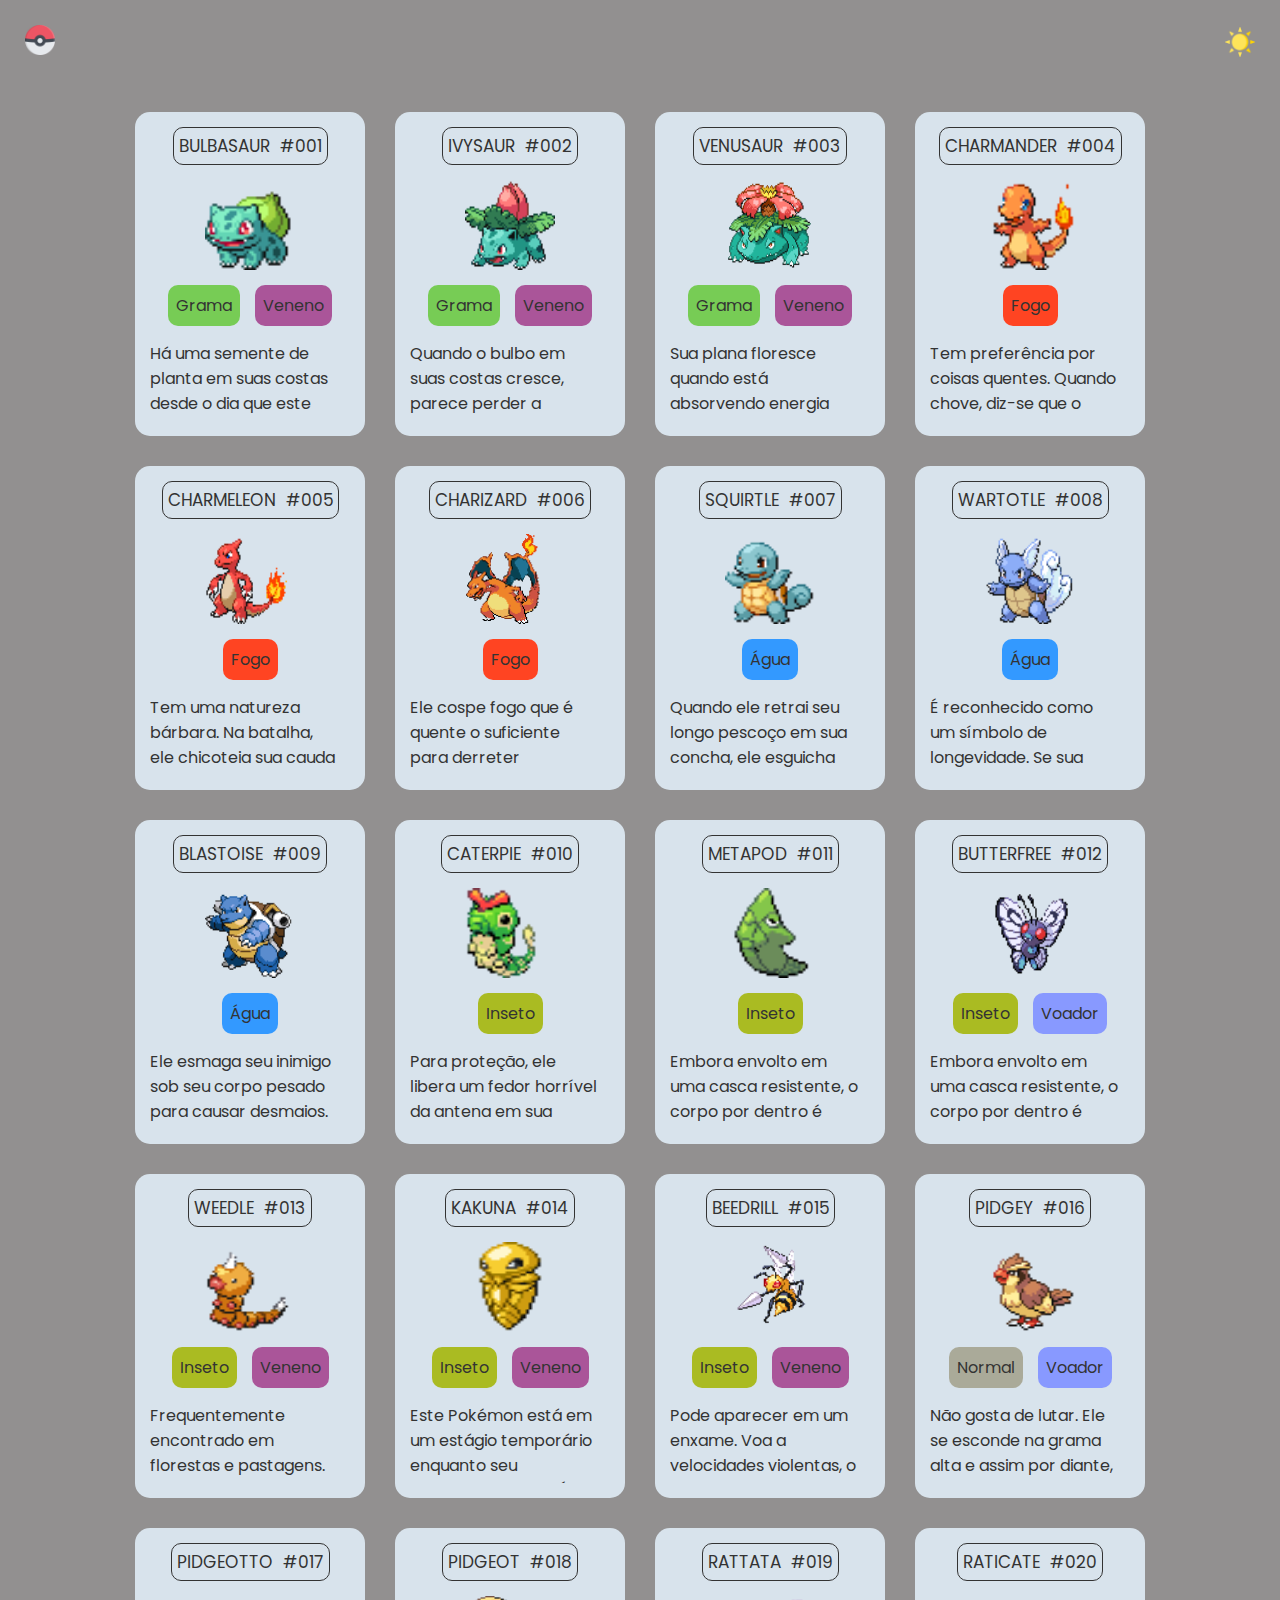
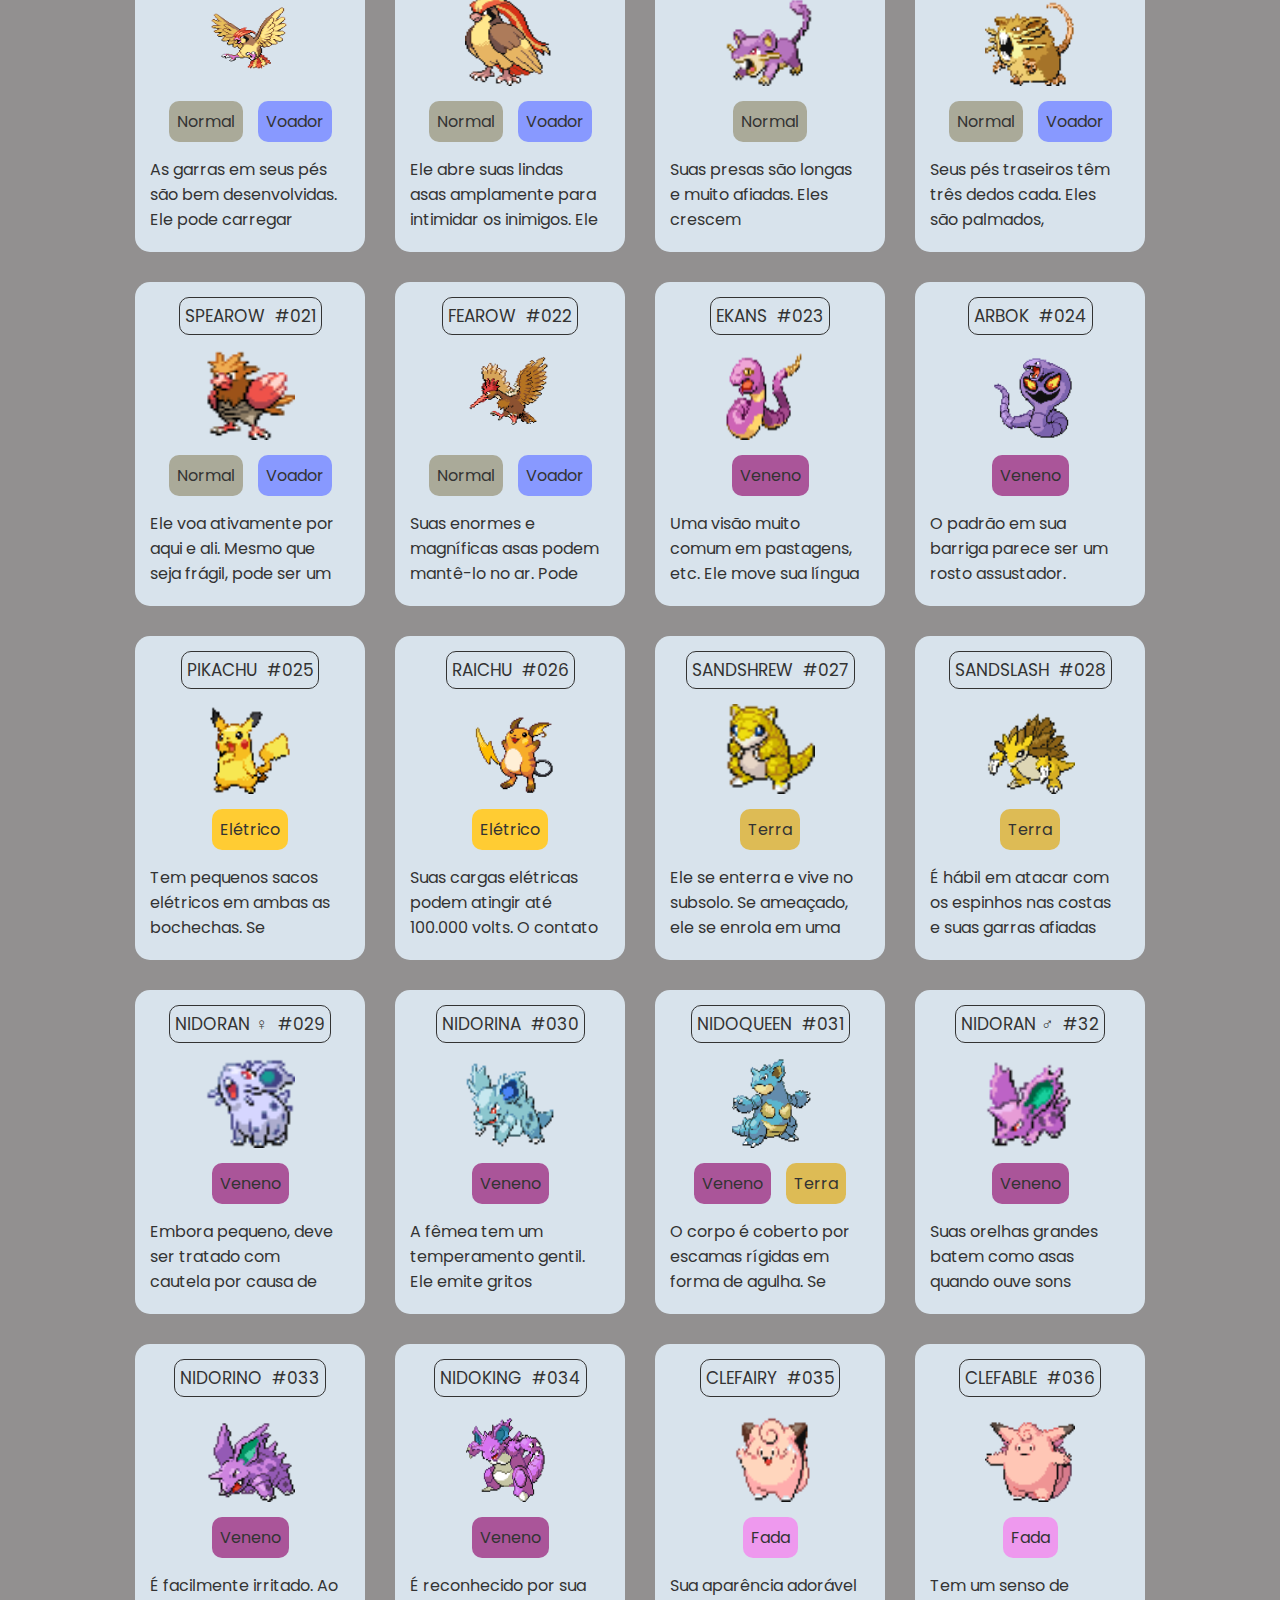
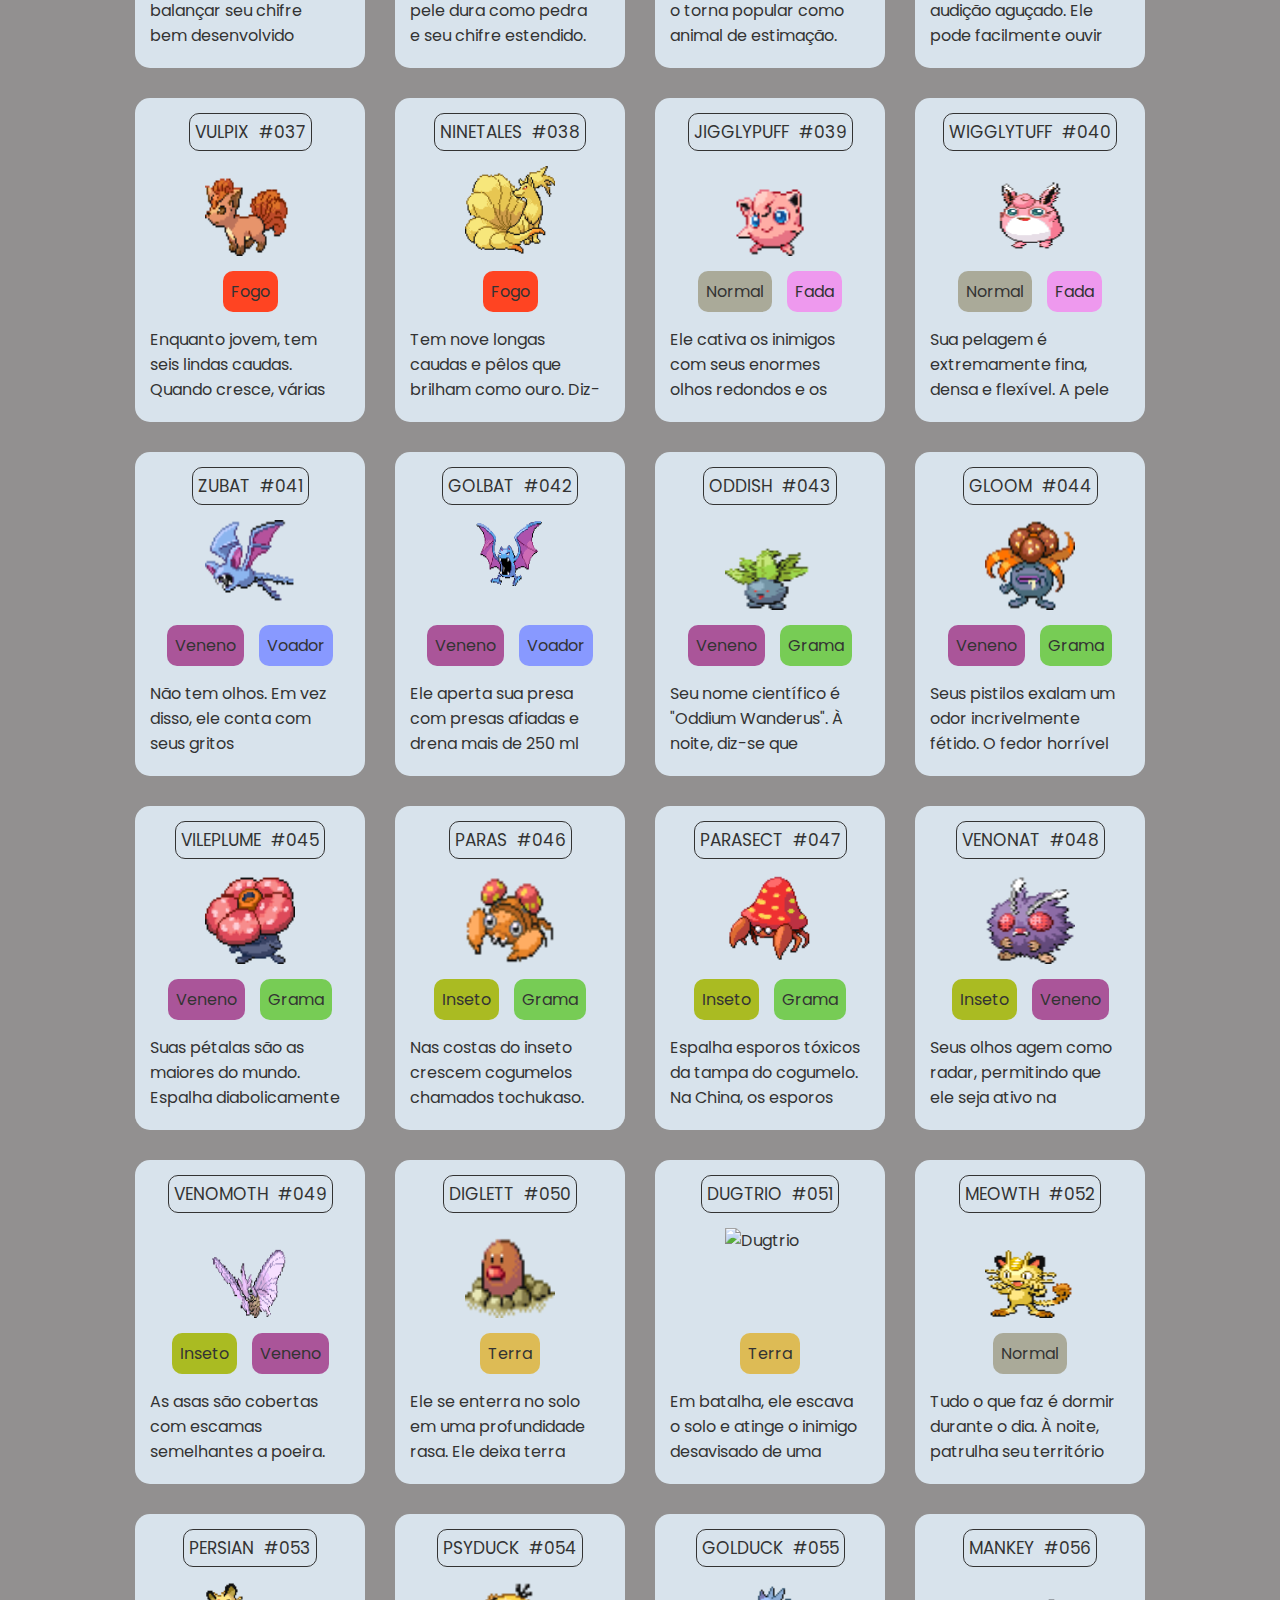
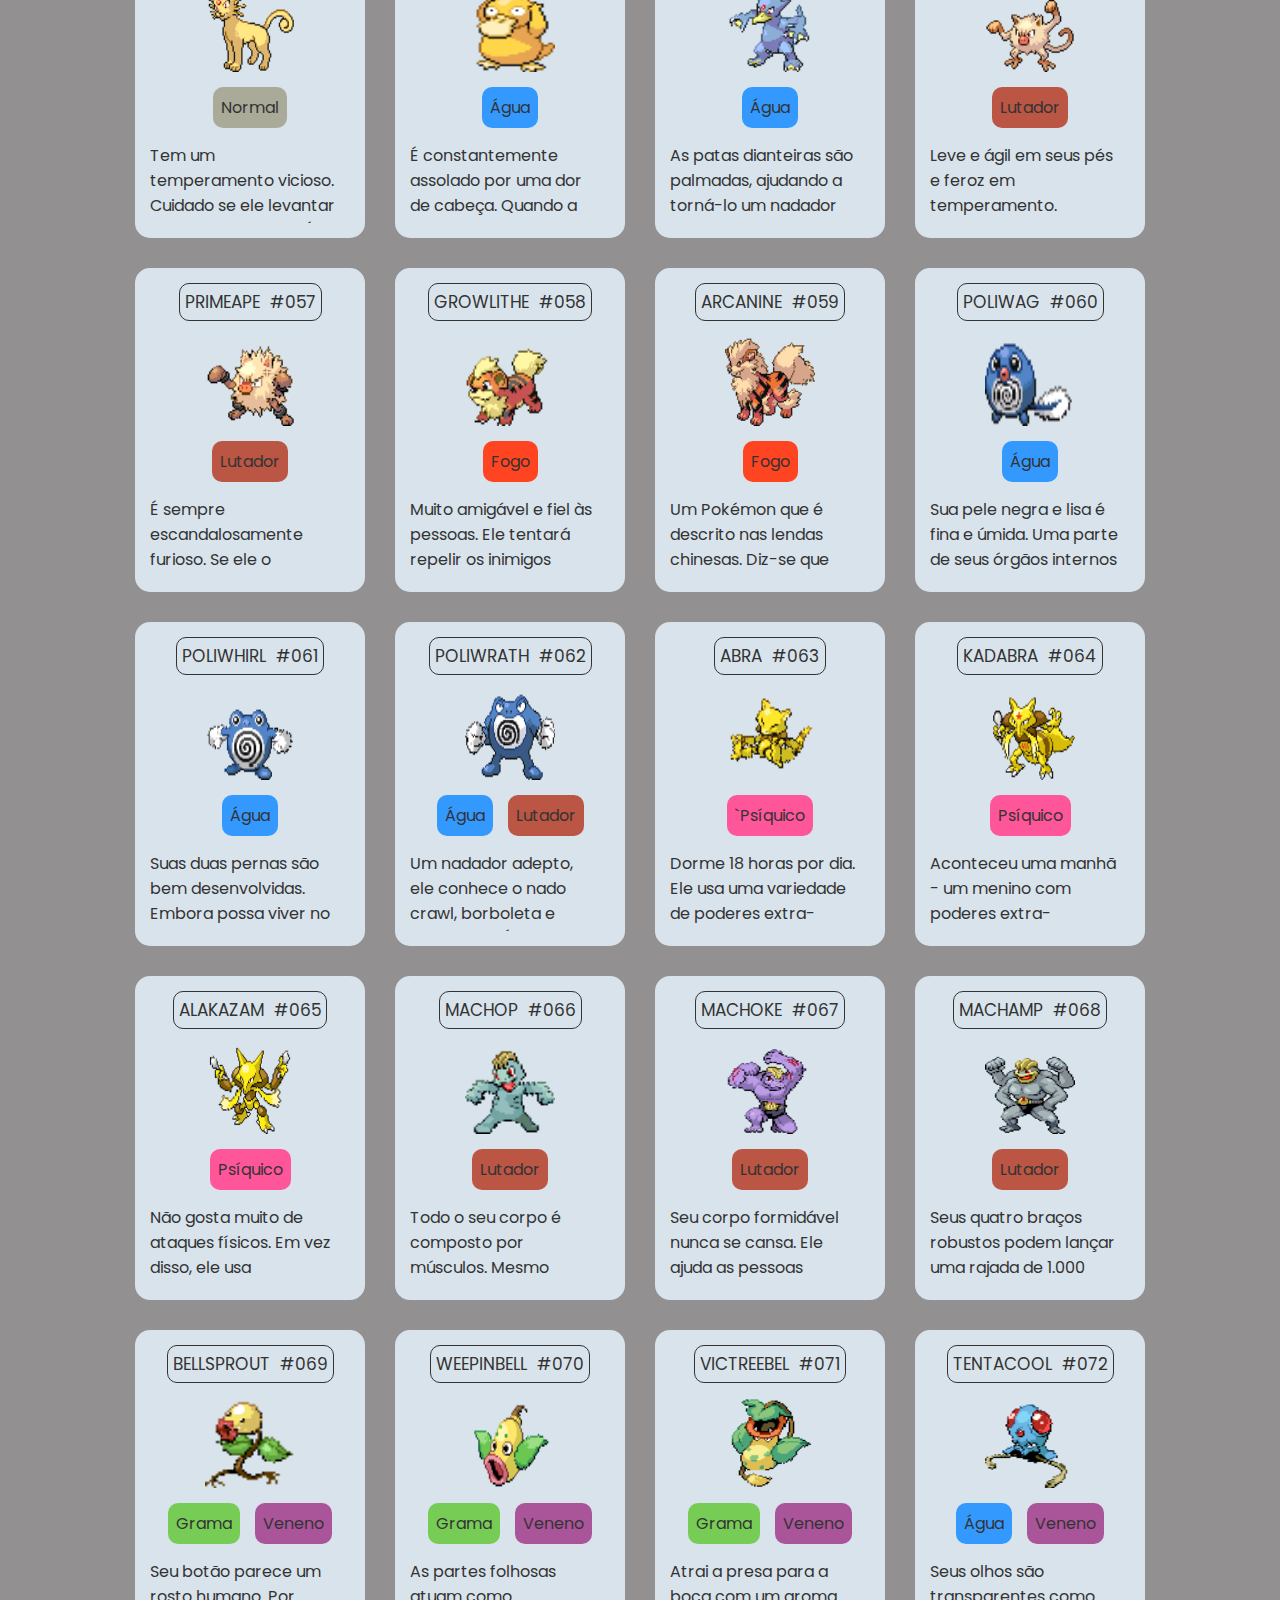
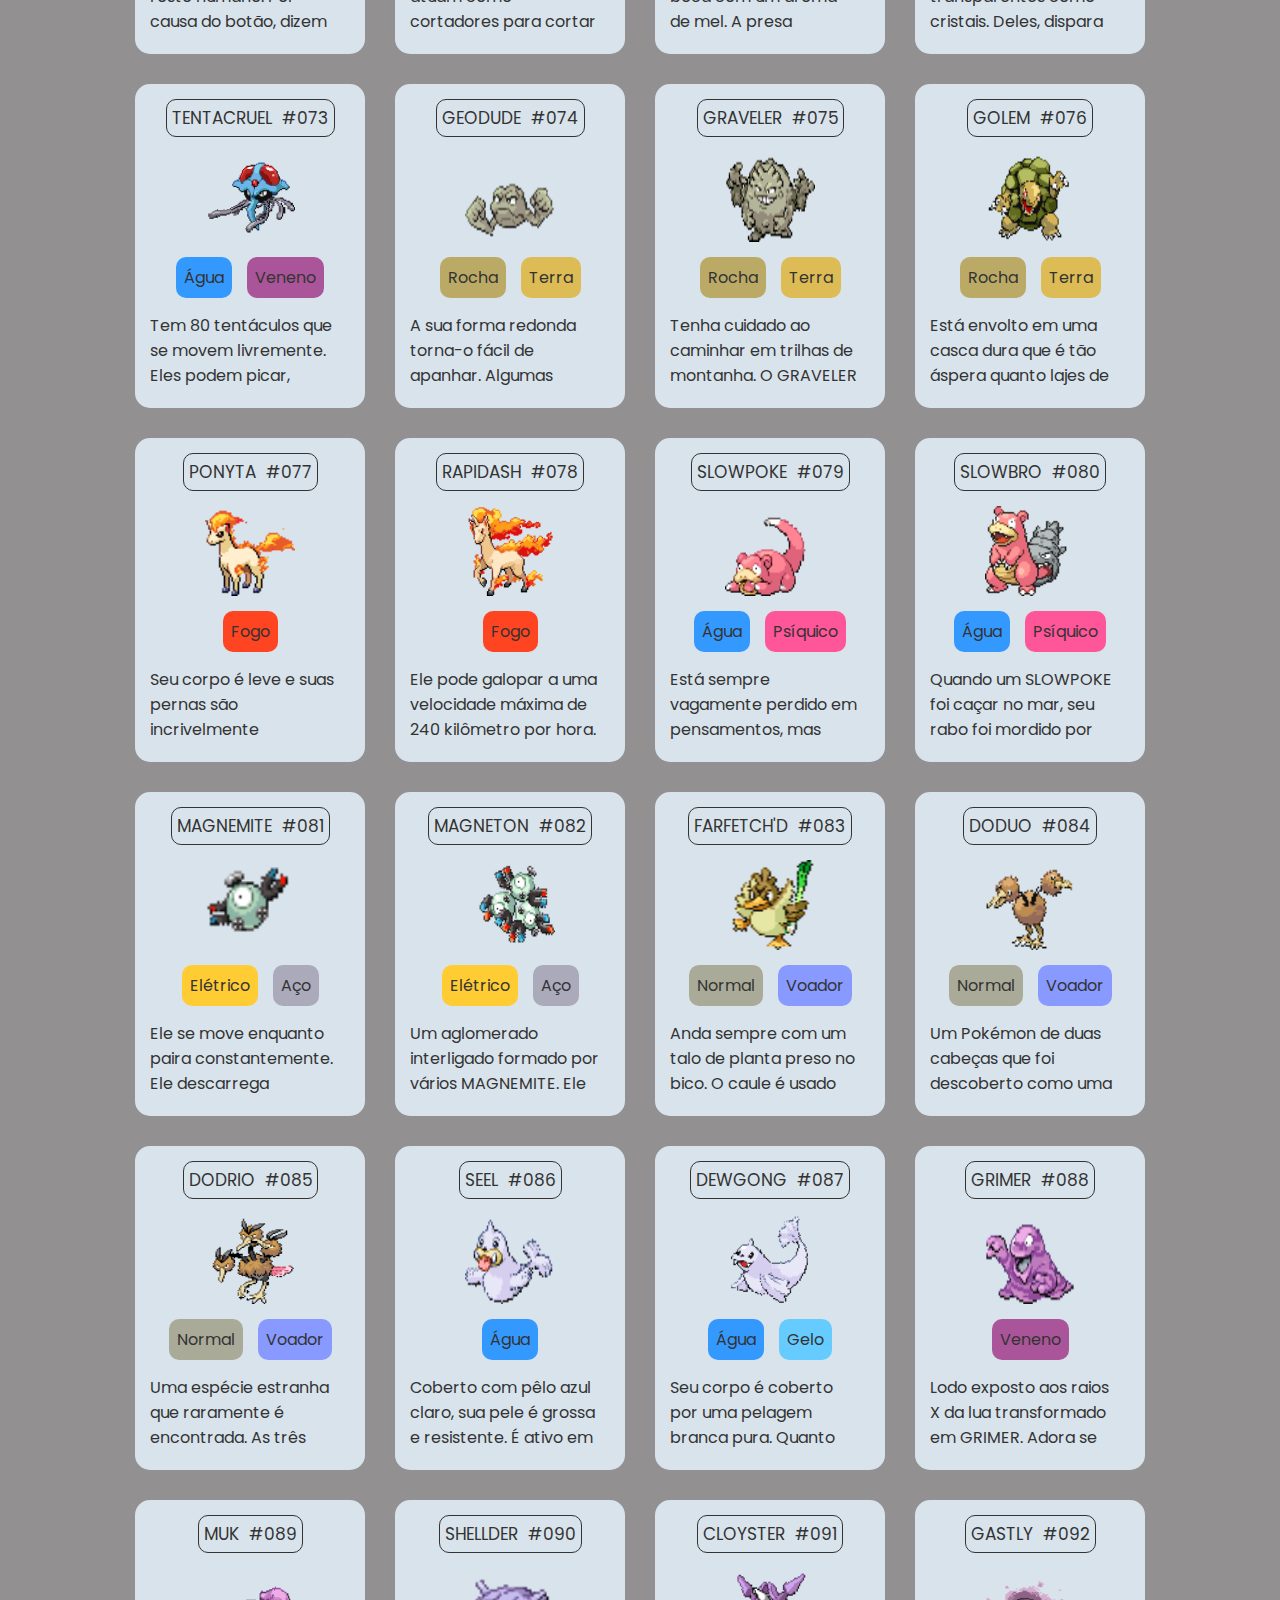
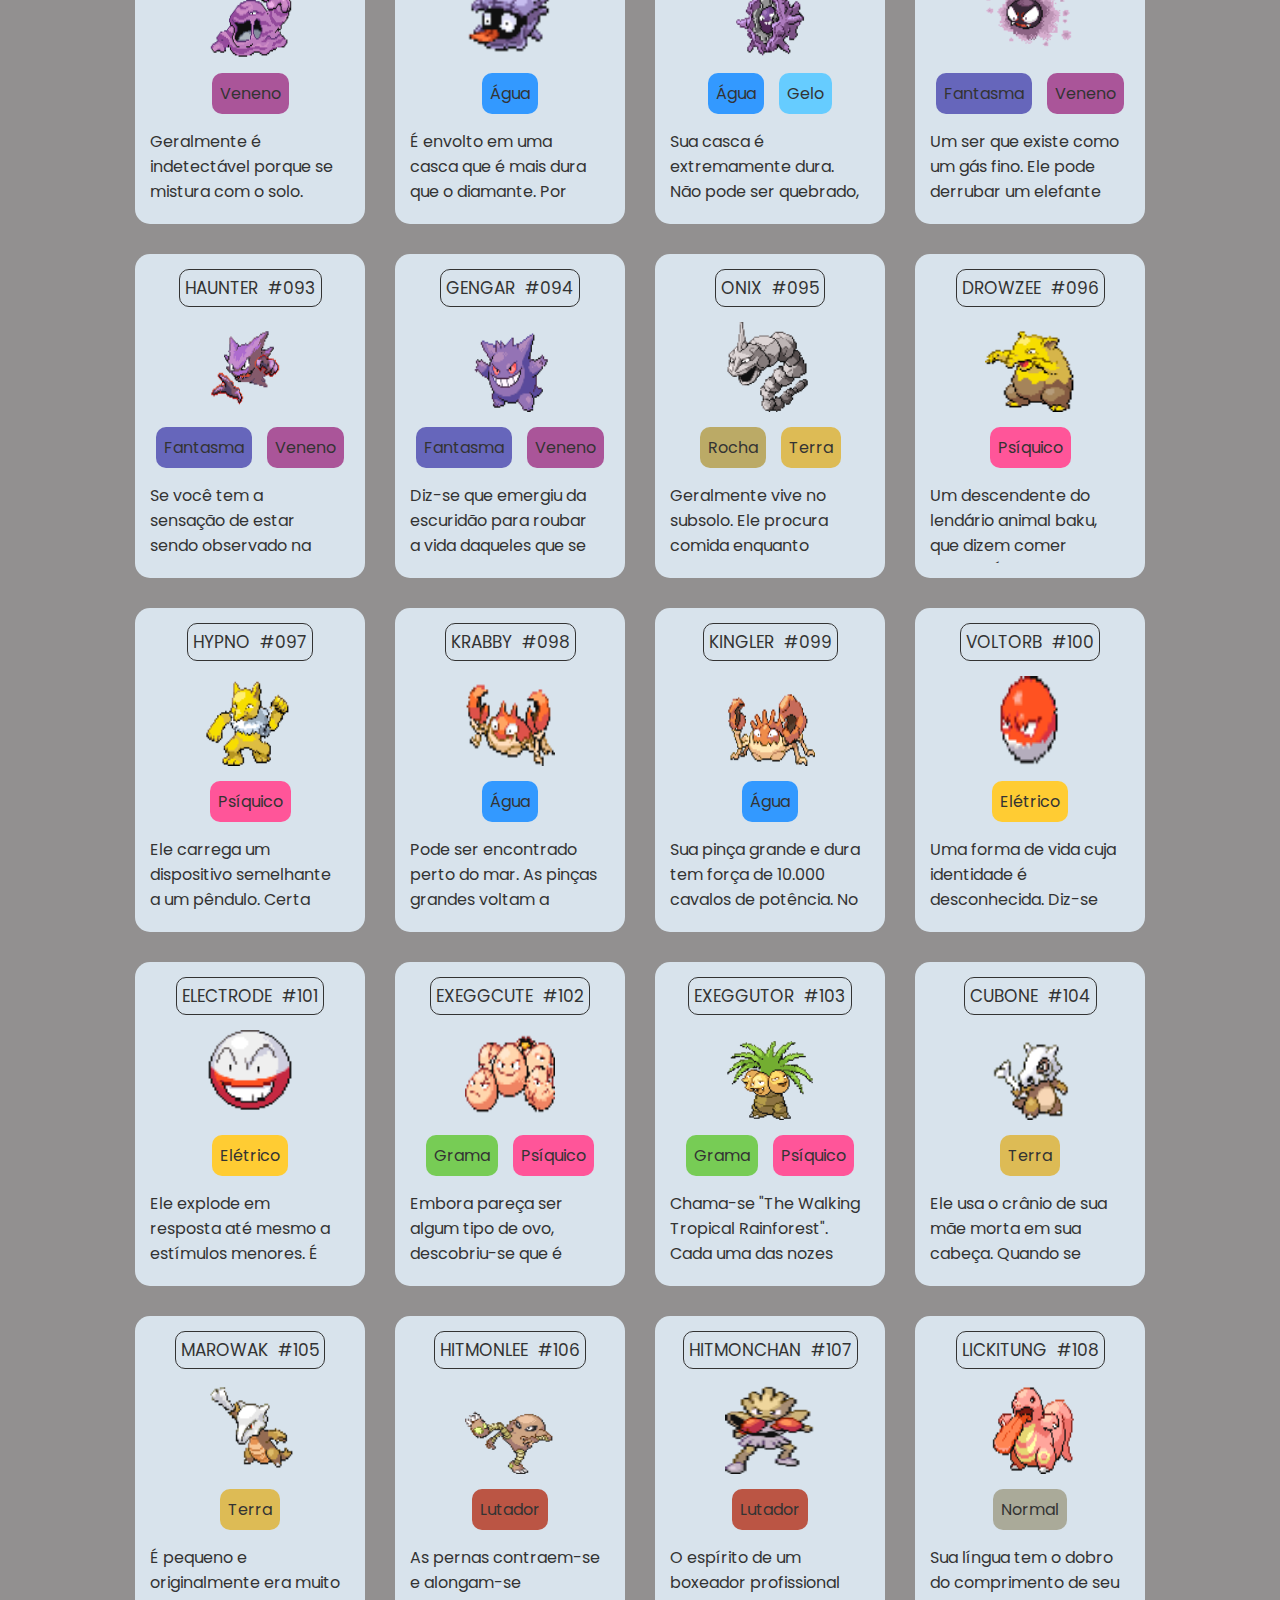
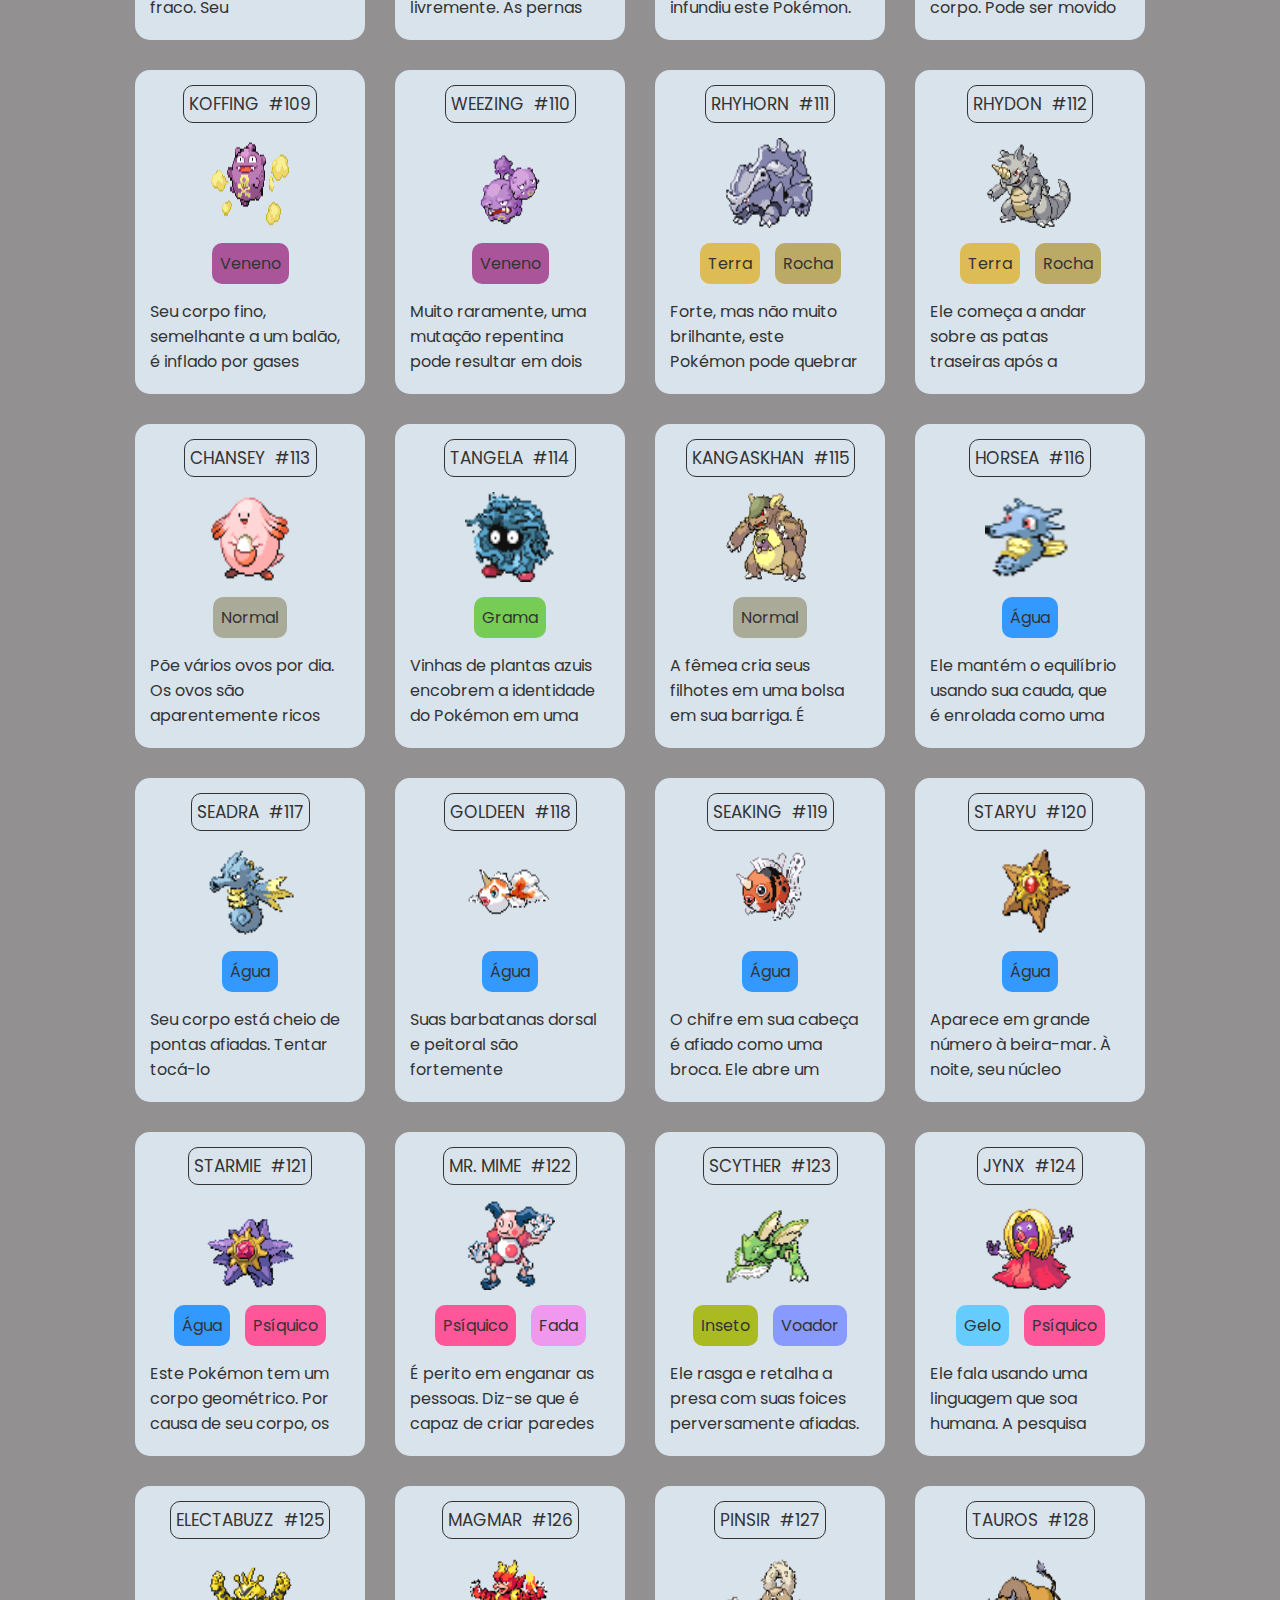
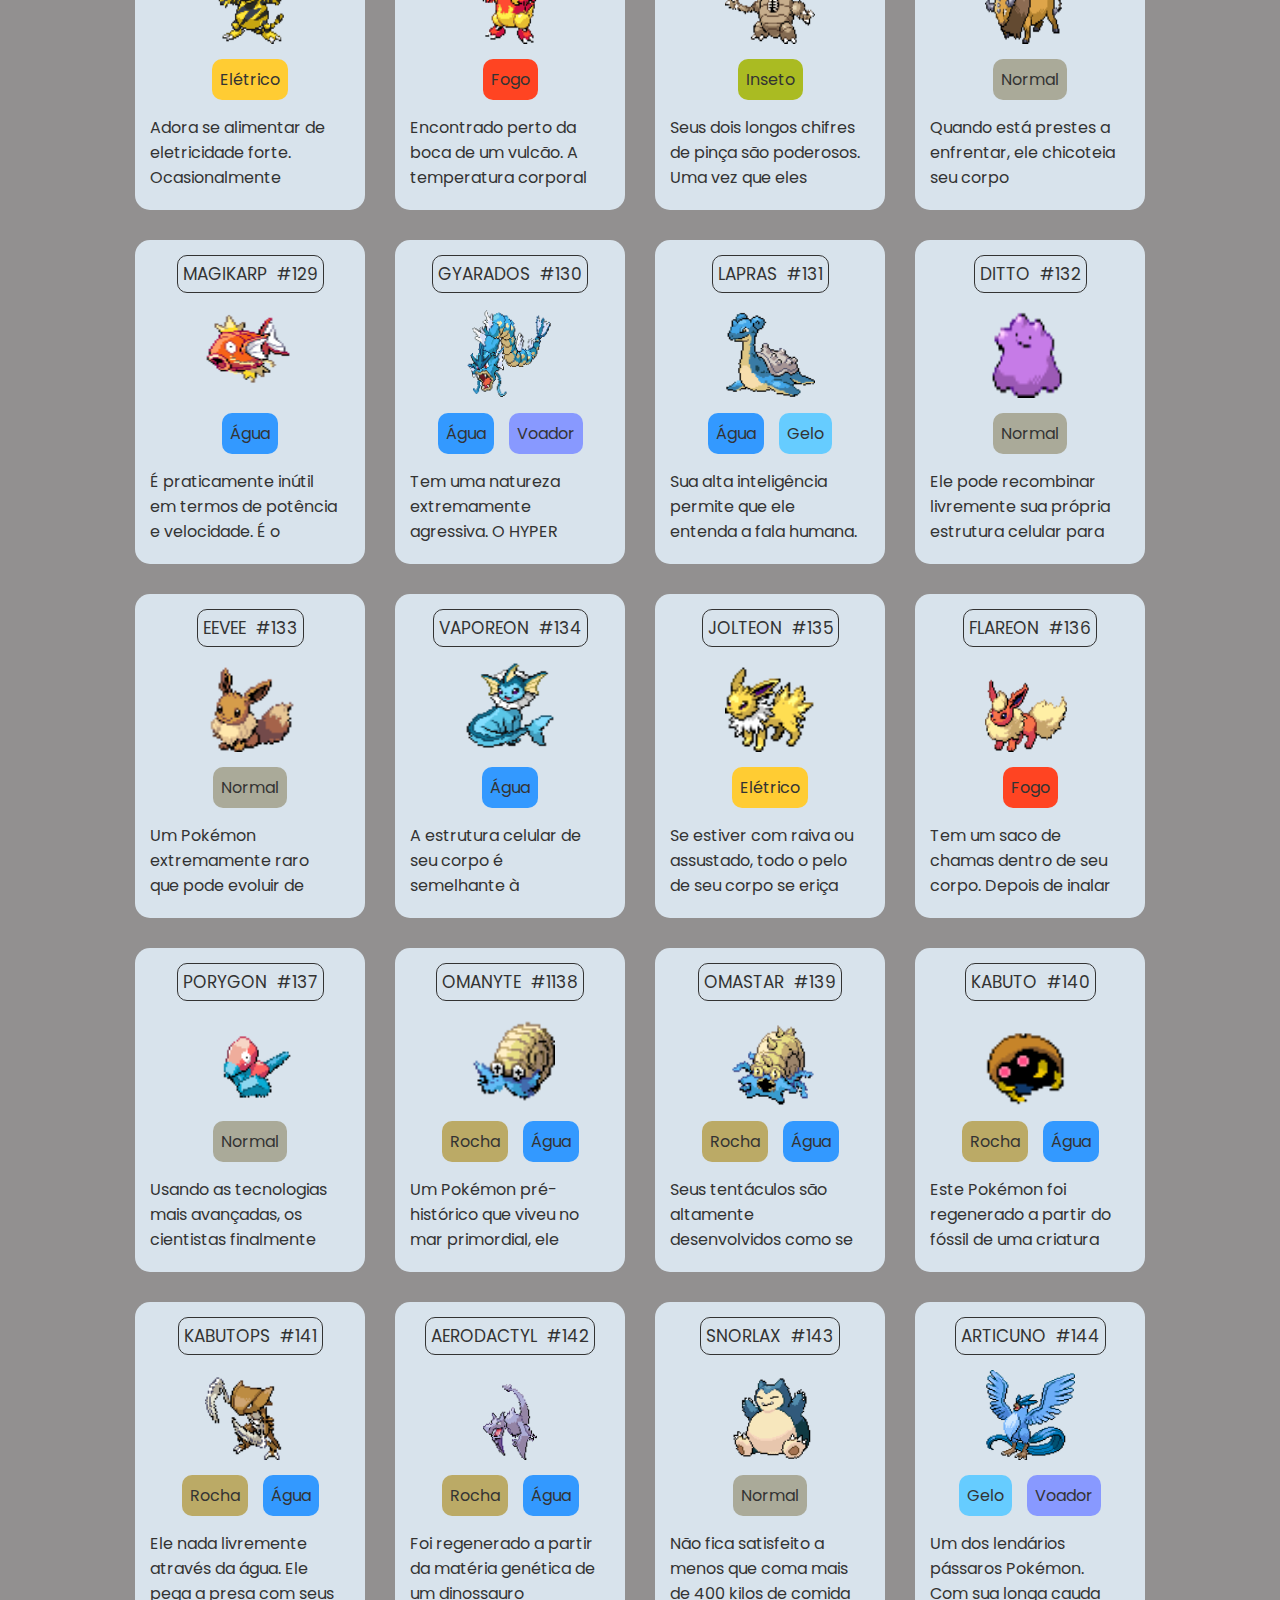
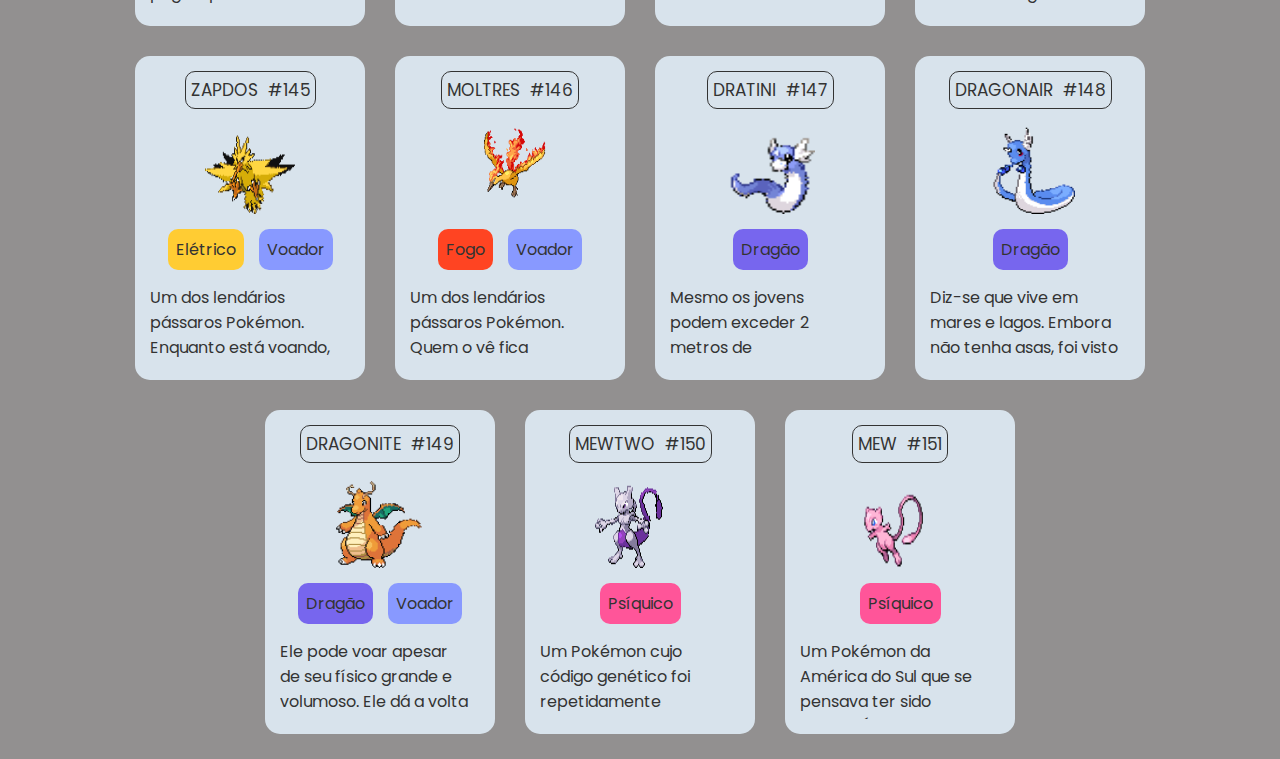
==== commit e62eccc9: "Adicionado pokemons primeira geração" ====
--- a/index.html
+++ b/index.html
@@ -1224,6 +1224,849 @@
 
                 <p class="descricao">Lodo exposto aos raios X da lua transformado em GRIMER. Adora se alimentar de coisas imundas.</p>
             </li>
+            <li class="cartao-pokemon">
+                <div class="informacoes">
+                    <span>Muk</span>
+                    <span>#089</span>
+                </div>
+                <img src="./src/imagens/muk.gif" alt="Muk" class="gif">
+
+                <ul class="tipos">
+                    <li class="tipo veneno">Veneno</li>
+                </ul>
+
+                <p class="descricao">Geralmente é indetectável porque se mistura com o solo. Tocá-lo pode causar envenenamento terrível.</p>
+            </li>
+            <li class="cartao-pokemon">
+                <div class="informacoes">
+                    <span>Shellder</span>
+                    <span>#090</span>
+                </div>
+                <img src="./src/imagens/shellder.gif" alt="Shellder" class="gif">
+
+                <ul class="tipos">
+                    <li class="tipo agua">Água</li>
+                </ul>
+
+                <p class="descricao">É envolto em uma casca que é mais dura que o diamante. Por dentro, no entanto, é surpreendentemente macio.</p>
+            </li>
+            <li class="cartao-pokemon">
+                <div class="informacoes">
+                    <span>Cloyster</span>
+                    <span>#091</span>
+                </div>
+                <img src="./src/imagens/cloyster.gif" alt="Cloyster" class="gif">
+
+                <ul class="tipos">
+                    <li class="tipo agua">Água</li>
+                    <li class="tipo gelo">Gelo</li>
+                </ul>
+
+                <p class="descricao">Sua casca é extremamente dura. Não pode ser quebrado, mesmo com uma bomba. O shell abre apenas quando está atacando.</p>
+            </li>
+            <li class="cartao-pokemon">
+                <div class="informacoes">
+                    <span>Gastly</span>
+                    <span>#092</span>
+                </div>
+                <img src="./src/imagens/gastly.gif" alt="Gastly" class="gif">
+
+                <ul class="tipos">
+                    <li class="tipo fantasma">Fantasma</li>
+                    <li class="tipo veneno">Veneno</li>
+                </ul>
+
+                <p class="descricao">Um ser que existe como um gás fino. Ele pode derrubar um elefante indiano envolvendo a presa em dois segundos.</p>
+            </li>
+            <li class="cartao-pokemon">
+                <div class="informacoes">
+                    <span>Haunter</span>
+                    <span>#093</span>
+                </div>
+                <img src="./src/imagens/haunter.gif" alt="Haunter" class="gif">
+
+                <ul class="tipos">
+                    <li class="tipo fantasma">Fantasma</li>
+                    <li class="tipo veneno">Veneno</li>
+                </ul>
+
+                <p class="descricao">Se você tem a sensação de estar sendo observado na escuridão quando ninguém está por perto, HAUNTER está lá.</p>
+            </li>
+            <li class="cartao-pokemon">
+                <div class="informacoes">
+                    <span>Gengar</span>
+                    <span>#094</span>
+                </div>
+                <img src="./src/imagens/gengar.gif" alt="Gengar" class="gif">
+
+                <ul class="tipos">
+                    <li class="tipo fantasma">Fantasma</li>
+                    <li class="tipo veneno">Veneno</li>
+                </ul>
+
+                <p class="descricao">Diz-se que emergiu da escuridão para roubar a vida daqueles que se perderam nas montanhas.</p>
+            </li>
+            <li class="cartao-pokemon">
+                <div class="informacoes">
+                    <span>Onix</span>
+                    <span>#095</span>
+                </div>
+                <img src="./src/imagens/onix.gif" alt="Onix" class="gif">
+
+                <ul class="tipos">
+                    <li class="tipo rocha">Rocha</li>
+                    <li class="tipo terra">Terra</li>
+                </ul>
+
+                <p class="descricao">Geralmente vive no subsolo. Ele procura comida enquanto perfura o solo a 80 quilômetros por hora.</p>
+            </li>
+            <li class="cartao-pokemon">
+                <div class="informacoes">
+                    <span>Drowzee</span>
+                    <span>#096</span>
+                </div>
+                <img src="./src/imagens/drowzee.gif" alt="Drowzee" class="gif">
+
+                <ul class="tipos">
+                    <li class="tipo psiquico">Psíquico</li>
+                </ul>
+
+                <p class="descricao">Um descendente do lendário animal baku, que dizem comer sonhos. É hábil em hipnotismo.</p>
+            </li>
+            <li class="cartao-pokemon">
+                <div class="informacoes">
+                    <span>Hypno</span>
+                    <span>#097</span>
+                </div>
+                <img src="./src/imagens/hypno.gif" alt="Hypno" class="gif">
+
+                <ul class="tipos">
+                    <li class="tipo psiquico">Psíquico</li>
+                </ul>
+
+                <p class="descricao">Ele carrega um dispositivo semelhante a um pêndulo. Certa vez, houve um incidente em que ele levou uma criança hipnotizada.</p>
+            </li>
+            <li class="cartao-pokemon">
+                <div class="informacoes">
+                    <span>Krabby</span>
+                    <span>#098</span>
+                </div>
+                <img src="./src/imagens/krabby.gif" alt="Krabby" class="gif">
+
+                <ul class="tipos">
+                    <li class="tipo agua">Água</li>
+                </ul>
+
+                <p class="descricao">Pode ser encontrado perto do mar. As pinças grandes voltam a crescer se forem arrancadas de seus encaixes.</p>
+            </li>
+            <li class="cartao-pokemon">
+                <div class="informacoes">
+                    <span>Kingler</span>
+                    <span>#099</span>
+                </div>
+                <img src="./src/imagens/kingler.gif" alt="Kingler" class="gif">
+
+                <ul class="tipos">
+                    <li class="tipo agua">Água</li>
+                </ul>
+
+                <p class="descricao">Sua pinça grande e dura tem força de 10.000 cavalos de potência. No entanto, sendo tão grande, é difícil de mover.</p>
+            </li>
+            <li class="cartao-pokemon">
+                <div class="informacoes">
+                    <span>Voltorb</span>
+                    <span>#100</span>
+                </div>
+                <img src="./src/imagens/voltorb.gif" alt="Voltorb" class="gif">
+
+                <ul class="tipos">
+                    <li class="tipo eletrico">Elétrico</li>
+                </ul>
+
+                <p class="descricao">Uma forma de vida cuja identidade é desconhecida. Diz-se que SCREECH ou de repente SELFDESTRUCT.</p>
+            </li>
+            <li class="cartao-pokemon">
+                <div class="informacoes">
+                    <span>Electrode</span>
+                    <span>#101</span>
+                </div>
+                <img src="./src/imagens/electrode.gif" alt="Electrode" class="gif">
+
+                <ul class="tipos">
+                    <li class="tipo eletrico">Elétrico</li>
+                </ul>
+
+                <p class="descricao">Ele explode em resposta até mesmo a estímulos menores. É temido, com o apelido de “The Bomb Ball”.</p>
+            </li>
+            <li class="cartao-pokemon">
+                <div class="informacoes">
+                    <span>Exeggcute</span>
+                    <span>#102</span>
+                </div>
+                <img src="./src/imagens/exeggcute.gif" alt="Exeggcute" class="gif">
+
+                <ul class="tipos">
+                    <li class="tipo grama">Grama</li>
+                    <li class="tipo psiquico">Psíquico</li>
+                </ul>
+
+                <p class="descricao">Embora pareça ser algum tipo de ovo, descobriu-se que é uma forma de vida mais parecida com sementes de plantas.</p>
+            </li>
+            <li class="cartao-pokemon">
+                <div class="informacoes">
+                    <span>Exeggutor</span>
+                    <span>#103</span>
+                </div>
+                <img src="./src/imagens/exeggutor.gif" alt="Exeggutor" class="gif">
+
+                <ul class="tipos">
+                    <li class="tipo grama">Grama</li>
+                    <li class="tipo psiquico">Psíquico</li>
+                </ul>
+
+                <p class="descricao">Chama-se "The Walking Tropical Rainforest". Cada uma das nozes tem um rosto e uma vontade própria.</p>
+            </li>
+            <li class="cartao-pokemon">
+                <div class="informacoes">
+                    <span>Cubone</span>
+                    <span>#104</span>
+                </div>
+                <img src="./src/imagens/cubone.gif" alt="Cubone" class="gif">
+
+                <ul class="tipos">
+                    <li class="tipo terra">Terra</li>
+                </ul>
+
+                <p class="descricao">Ele usa o crânio de sua mãe morta em sua cabeça. Quando se torna solitário, diz-se que chora alto.</p>
+            </li>
+            <li class="cartao-pokemon">
+                <div class="informacoes">
+                    <span>Marowak</span>
+                    <span>#105</span>
+                </div>
+                <img src="./src/imagens/marowak.gif" alt="Marowak" class="gif">
+
+                <ul class="tipos">
+                    <li class="tipo terra">Terra</li>
+                </ul>
+
+                <p class="descricao">É pequeno e originalmente era muito fraco. Seu temperamento tornou-se feroz quando começou a usar ossos.</p>
+            </li>
+            <li class="cartao-pokemon">
+                <div class="informacoes">
+                    <span>Hitmonlee</span>
+                    <span>#106</span>
+                </div>
+                <img src="./src/imagens/hitmonlee.gif" alt="Hitmonlee" class="gif">
+
+                <ul class="tipos">
+                    <li class="tipo lutador">Lutador</li>
+                </ul>
+
+                <p class="descricao">As pernas contraem-se e alongam-se livremente. As pernas elásticas permitem atingir um inimigo distante com um chute ascendente.</p>
+            </li>
+            <li class="cartao-pokemon">
+                <div class="informacoes">
+                    <span>Hitmonchan</span>
+                    <span>#107</span>
+                </div>
+                <img src="./src/imagens/hitmonchan.gif" alt="Hitmonchan" class="gif">
+
+                <ul class="tipos">
+                    <li class="tipo lutador">Lutador</li>
+                </ul>
+
+                <p class="descricao">O espírito de um boxeador profissional infundiu este Pokémon. Ele dá socos mais rápidos que um trem-bala.</p>
+            </li>
+            <li class="cartao-pokemon">
+                <div class="informacoes">
+                    <span>Lickitung</span>
+                    <span>#108</span>
+                </div>
+                <img src="./src/imagens/lickitung.gif" alt="Lickitung" class="gif">
+
+                <ul class="tipos">
+                    <li class="tipo normal">Normal</li>
+                </ul>
+
+                <p class="descricao">Sua língua tem o dobro do comprimento de seu corpo. Pode ser movido como um braço para pegar comida e atacar.</p>
+            </li>
+            <li class="cartao-pokemon">
+                <div class="informacoes">
+                    <span>Koffing</span>
+                    <span>#109</span>
+                </div>
+                <img src="./src/imagens/koffing.gif" alt="Koffing" class="gif">
+
+                <ul class="tipos">
+                    <li class="tipo veneno">Veneno</li>
+                </ul>
+
+                <p class="descricao">Seu corpo fino, semelhante a um balão, é inflado por gases terrivelmente tóxicos. Cheira quando está por perto.</p>
+            </li>
+            <li class="cartao-pokemon">
+                <div class="informacoes">
+                    <span>Weezing</span>
+                    <span>#110</span>
+                </div>
+                <img src="./src/imagens/weezing.gif" alt="Weezing" class="gif">
+
+                <ul class="tipos">
+                    <li class="tipo veneno">Veneno</li>
+                </ul>
+
+                <p class="descricao">Muito raramente, uma mutação repentina pode resultar em dois pequenos gêmeos KOFFING se unindo como um WEEZING.</p>
+            </li>
+            <li class="cartao-pokemon">
+                <div class="informacoes">
+                    <span>Rhyhorn</span>
+                    <span>#111</span>
+                </div>
+                <img src="./src/imagens/rhyhorn.gif" alt="Rhyhorn" class="gif">
+
+                <ul class="tipos">
+                    <li class="tipo terra">Terra</li>
+                    <li class="tipo rocha">Rocha</li>
+                </ul>
+
+                <p class="descricao">Forte, mas não muito brilhante, este Pokémon pode quebrar até mesmo um arranha-céu com seus TACKLES de carga.</p>
+            </li>
+            <li class="cartao-pokemon">
+                <div class="informacoes">
+                    <span>Rhydon</span>
+                    <span>#112</span>
+                </div>
+                <img src="./src/imagens/rhydon.gif" alt="Rhydon" class="gif">
+
+                <ul class="tipos">
+                    <li class="tipo terra">Terra</li>
+                    <li class="tipo rocha">Rocha</li>
+                </ul>
+
+                <p class="descricao">Ele começa a andar sobre as patas traseiras após a evolução. Ele pode perfurar pedras com seu chifre.</p>
+            </li>
+            <li class="cartao-pokemon">
+                <div class="informacoes">
+                    <span>Chansey</span>
+                    <span>#113</span>
+                </div>
+                <img src="./src/imagens/chansey.gif" alt="Chansey" class="gif">
+
+                <ul class="tipos">
+                    <li class="tipo normal">Normal</li>
+                </ul>
+
+                <p class="descricao">Põe vários ovos por dia. Os ovos são aparentemente ricos em nutrientes e extremamente deliciosos.</p>
+            </li>
+            <li class="cartao-pokemon">
+                <div class="informacoes">
+                    <span>Tangela</span>
+                    <span>#114</span>
+                </div>
+                <img src="./src/imagens/tangela.gif" alt="Tangela" class="gif">
+
+                <ul class="tipos">
+                    <li class="tipo grama">Grama</li>
+                </ul>
+
+                <p class="descricao">Vinhas de plantas azuis encobrem a identidade do Pokémon em uma massa emaranhada. Ele emaranha qualquer coisa que se aproxime.</p>
+            </li>
+            <li class="cartao-pokemon">
+                <div class="informacoes">
+                    <span>Kangaskhan</span>
+                    <span>#115</span>
+                </div>
+                <img src="./src/imagens/kangaskhan.gif" alt="Kangaskhan" class="gif">
+
+                <ul class="tipos">
+                    <li class="tipo normal">Normal</li>
+                </ul>
+
+                <p class="descricao">A fêmea cria seus filhotes em uma bolsa em sua barriga. É habilidoso em atacar usando COMET PUNCH.</p>
+            </li>
+            <li class="cartao-pokemon">
+                <div class="informacoes">
+                    <span>Horsea</span>
+                    <span>#116</span>
+                </div>
+                <img src="./src/imagens/horsea.gif" alt="Horsea" class="gif">
+
+                <ul class="tipos">
+                    <li class="tipo agua">Água</li>
+                </ul>
+
+                <p class="descricao">Ele mantém o equilíbrio usando sua cauda, ​​que é enrolada como uma bobina. Pode espirrar tinta de sua boca.</p>
+            </li>
+            <li class="cartao-pokemon">
+                <div class="informacoes">
+                    <span>Seadra</span>
+                    <span>#117</span>
+                </div>
+                <img src="./src/imagens/seadra.gif" alt="Seadra" class="gif">
+
+                <ul class="tipos">
+                    <li class="tipo agua">Água</li>
+                </ul>
+
+                <p class="descricao">Seu corpo está cheio de pontas afiadas. Tentar tocá-lo descuidadamente pode causar desmaios por causa dos espinhos.</p>
+            </li>
+            <li class="cartao-pokemon">
+                <div class="informacoes">
+                    <span>Goldeen</span>
+                    <span>#118</span>
+                </div>
+                <img src="./src/imagens/goldeen.gif" alt="Goldeen" class="gif">
+
+                <ul class="tipos">
+                    <li class="tipo agua">Água</li>
+                </ul>
+
+                <p class="descricao">Suas barbatanas dorsal e peitoral são fortemente desenvolvidas como músculos. Ele pode nadar a uma velocidade de 10 kilômetro por hora.</p>
+            </li>
+            <li class="cartao-pokemon">
+                <div class="informacoes">
+                    <span>Seaking</span>
+                    <span>#119</span>
+                </div>
+                <img src="./src/imagens/seaking.gif" alt="Seaking" class="gif">
+
+                <ul class="tipos">
+                    <li class="tipo agua">Água</li>
+                </ul>
+
+                <p class="descricao">O chifre em sua cabeça é afiado como uma broca. Ele abre um buraco em uma pedra para fazer seu ninho.</p>
+            </li>
+            <li class="cartao-pokemon">
+                <div class="informacoes">
+                    <span>Staryu</span>
+                    <span>#120</span>
+                </div>
+                <img src="./src/imagens/staryu.gif" alt="Staryu" class="gif">
+
+                <ul class="tipos">
+                    <li class="tipo agua">Água</li>
+                </ul>
+
+                <p class="descricao">Aparece em grande número à beira-mar. À noite, seu núcleo central pisca com uma luz vermelha.</p>
+            </li>
+            <li class="cartao-pokemon">
+                <div class="informacoes">
+                    <span>Starmie</span>
+                    <span>#121</span>
+                </div>
+                <img src="./src/imagens/starmie.gif" alt="Starmie" class="gif">
+
+                <ul class="tipos">
+                    <li class="tipo agua">Água</li>
+                    <li class="tipo psiquico">Psíquico</li>
+                </ul>
+
+                <p class="descricao">Este Pokémon tem um corpo geométrico. Por causa de seu corpo, os moradores suspeitam que seja uma criatura alienígena.</p>
+            </li>
+            <li class="cartao-pokemon">
+                <div class="informacoes">
+                    <span>Mr. Mime</span>
+                    <span>#122</span>
+                </div>
+                <img src="./src/imagens/mr.mime.gif" alt="Mr. Mime" class="gif">
+
+                <ul class="tipos">
+                    <li class="tipo psiquico">Psíquico</li>
+                    <li class="tipo fada">Fada</li>
+                </ul>
+
+                <p class="descricao">É perito em enganar as pessoas. Diz-se que é capaz de criar paredes do nada por meio de mímica.</p>
+            </li>
+            <li class="cartao-pokemon">
+                <div class="informacoes">
+                    <span>Scyther</span>
+                    <span>#123</span>
+                </div>
+                <img src="./src/imagens/scyther.gif" alt="Scyther" class="gif">
+
+                <ul class="tipos">
+                    <li class="tipo inseto">Inseto</li>
+                    <li class="tipo voador">Voador</li>
+                </ul>
+
+                <p class="descricao">Ele rasga e retalha a presa com suas foices perversamente afiadas. Raramente abre as asas para Voador.</p>
+            </li>
+            <li class="cartao-pokemon">
+                <div class="informacoes">
+                    <span>Jynx</span>
+                    <span>#124</span>
+                </div>
+                <img src="./src/imagens/jynx.gif" alt="Jynx" class="gif">
+
+                <ul class="tipos">
+                    <li class="tipo gelo">Gelo</li>
+                    <li class="tipo psiquico">Psíquico</li>
+                </ul>
+
+                <p class="descricao">Ele fala usando uma linguagem que soa humana. A pesquisa está em andamento para determinar o que está sendo dito.</p>
+            </li>
+            <li class="cartao-pokemon">
+                <div class="informacoes">
+                    <span>Electabuzz</span>
+                    <span>#125</span>
+                </div>
+                <img src="./src/imagens/electabuzz.gif" alt="Electabuzz" class="gif">
+
+                <ul class="tipos">
+                    <li class="tipo eletrico">Elétrico</li>
+                </ul>
+
+                <p class="descricao">Adora se alimentar de eletricidade forte. Ocasionalmente aparece em torno de grandes usinas de energia e assim por diante.</p>
+            </li>
+            <li class="cartao-pokemon">
+                <div class="informacoes">
+                    <span>Magmar</span>
+                    <span>#126</span>
+                </div>
+                <img src="./src/imagens/magmar.gif" alt="Magmar" class="gif">
+
+                <ul class="tipos">
+                    <li class="tipo fogo">Fogo</li>
+                </ul>
+
+                <p class="descricao">Encontrado perto da boca de um vulcão. A temperatura corporal deste respirador de fogo é de quase 1.200 graus Celsius.</p>
+            </li>
+            <li class="cartao-pokemon">
+                <div class="informacoes">
+                    <span>Pinsir</span>
+                    <span>#127</span>
+                </div>
+                <img src="./src/imagens/pinsir.gif" alt="Pinsir" class="gif">
+
+                <ul class="tipos">
+                    <li class="tipo inseto">Inseto</li>
+                </ul>
+
+                <p class="descricao">Seus dois longos chifres de pinça são poderosos. Uma vez que eles agarram um inimigo, eles não vão liberar até que o inimigo seja dilacerado.</p>
+            </li>
+            <li class="cartao-pokemon">
+                <div class="informacoes">
+                    <span>Tauros</span>
+                    <span>#128</span>
+                </div>
+                <img src="./src/imagens/tauros.gif" alt="Tauros" class="gif">
+
+                <ul class="tipos">
+                    <li class="tipo normal">Normal</li>
+                </ul>
+
+                <p class="descricao">Quando está prestes a enfrentar, ele chicoteia seu corpo repetidamente com suas três longas caudas.</p>
+            </li>
+            <li class="cartao-pokemon">
+                <div class="informacoes">
+                    <span>Magikarp</span>
+                    <span>#129</span>
+                </div>
+                <img src="./src/imagens/magikarp.gif" alt="Magikarp" class="gif">
+
+                <ul class="tipos">
+                    <li class="tipo agua">Água</li>
+                </ul>
+
+                <p class="descricao">É praticamente inútil em termos de potência e velocidade. É o Pokémon mais fraco e patético do mundo.</p>
+            </li>
+            <li class="cartao-pokemon">
+                <div class="informacoes">
+                    <span>Gyarados</span>
+                    <span>#130</span>
+                </div>
+                <img src="./src/imagens/gyarados.gif" alt="Gyarados" class="gif">
+
+                <ul class="tipos">
+                    <li class="tipo agua">Água</li>
+                    <li class="tipo voador">Voador</li>
+                </ul>
+
+                <p class="descricao">Tem uma natureza extremamente agressiva. O HYPER BEAM que ele dispara de sua boca incinera totalmente todos os alvos.</p>
+            </li>
+            <li class="cartao-pokemon">
+                <div class="informacoes">
+                    <span>Lapras</span>
+                    <span>#131</span>
+                </div>
+                <img src="./src/imagens/lapras.gif" alt="Lapras" class="gif">
+
+                <ul class="tipos">
+                    <li class="tipo agua">Água</li>
+                    <li class="tipo gelo">Gelo</li>
+                </ul>
+
+                <p class="descricao">Sua alta inteligência permite que ele entenda a fala humana. Ele gosta de transportar pessoas em suas costas.</p>
+            </li>
+            <li class="cartao-pokemon">
+                <div class="informacoes">
+                    <span>Ditto</span>
+                    <span>#132</span>
+                </div>
+                <img src="./src/imagens/ditto.gif" alt="Ditto" class="gif">
+
+                <ul class="tipos">
+                    <li class="tipo normal">Normal</li>
+                </ul>
+
+                <p class="descricao">Ele pode recombinar livremente sua própria estrutura celular para se transformar em outras formas de vida.</p>
+            </li>
+            <li class="cartao-pokemon">
+                <div class="informacoes">
+                    <span>Eevee</span>
+                    <span>#133</span>
+                </div>
+                <img src="./src/imagens/eevee.gif" alt="Eevee" class="gif">
+
+                <ul class="tipos">
+                    <li class="tipo normal">Normal</li>
+                </ul>
+
+                <p class="descricao">Um Pokémon extremamente raro que pode evoluir de várias maneiras dependendo dos estímulos.</p>
+            </li>
+            <li class="cartao-pokemon">
+                <div class="informacoes">
+                    <span>Vaporeon</span>
+                    <span>#134</span>
+                </div>
+                <img src="./src/imagens/vaporeon.gif" alt="Vaporeon" class="gif">
+
+                <ul class="tipos">
+                    <li class="tipo agua">Água</li>
+                </ul>
+
+                <p class="descricao">A estrutura celular de seu corpo é semelhante à composição molecular da água. Pode derreter invisivelmente na água.</p>
+            </li>
+            <li class="cartao-pokemon">
+                <div class="informacoes">
+                    <span>Jolteon</span>
+                    <span>#135</span>
+                </div>
+                <img src="./src/imagens/jolteon.gif" alt="Jolteon" class="gif">
+
+                <ul class="tipos">
+                    <li class="tipo eletrico">Elétrico</li>
+                </ul>
+
+                <p class="descricao">Se estiver com raiva ou assustado, todo o pelo de seu corpo se eriça como agulhas afiadas que perfuram os inimigos.</p>
+            </li>
+            <li class="cartao-pokemon">
+                <div class="informacoes">
+                    <span>Flareon</span>
+                    <span>#136</span>
+                </div>
+                <img src="./src/imagens/flareon.gif" alt="Flareon" class="gif">
+
+                <ul class="tipos">
+                    <li class="tipo fogo">Fogo</li>
+                </ul>
+
+                <p class="descricao">Tem um saco de chamas dentro de seu corpo. Depois de inalar profundamente, ele sopra chamas de quase 1.700 graus Celsius.</p>
+            </li>
+            <li class="cartao-pokemon">
+                <div class="informacoes">
+                    <span>Porygon</span>
+                    <span>#137</span>
+                </div>
+                <img src="./src/imagens/porygon.gif" alt="Porygon" class="gif">
+
+                <ul class="tipos">
+                    <li class="tipo normal">Normal</li>
+                </ul>
+
+                <p class="descricao">Usando as tecnologias mais avançadas, os cientistas finalmente conseguiram fazer o primeiro Pokémon artificial.</p>
+            </li>
+            <li class="cartao-pokemon">
+                <div class="informacoes">
+                    <span>Omanyte</span>
+                    <span>#1138</span>
+                </div>
+                <img src="./src/imagens/omanyte.gif" alt="Omanyte" class="gif">
+
+                <ul class="tipos">
+                    <li class="tipo rocha">Rocha</li>
+                    <li class="tipo agua">Água</li>
+                </ul>
+
+                <p class="descricao">Um Pokémon pré-histórico que viveu no mar primordial, ele nada girando seus 10 tentáculos.</p>
+            </li>
+            <li class="cartao-pokemon">
+                <div class="informacoes">
+                    <span>Omastar</span>
+                    <span>#139</span>
+                </div>
+                <img src="./src/imagens/omastar.gif" alt="Omastar" class="gif">
+
+                <ul class="tipos">
+                    <li class="tipo rocha">Rocha</li>
+                    <li class="tipo agua">Água</li>
+                </ul>
+
+                <p class="descricao">Seus tentáculos são altamente desenvolvidos como se fossem mãos e pés. Assim que enlaça a presa, ela morde.</p>
+            </li>
+            <li class="cartao-pokemon">
+                <div class="informacoes">
+                    <span>Kabuto</span>
+                    <span>#140</span>
+                </div>
+                <img src="./src/imagens/kabuto.gif" alt="Kabuto" class="gif">
+
+                <ul class="tipos">
+                    <li class="tipo rocha">Rocha</li>
+                    <li class="tipo agua">Água</li>
+                </ul>
+
+                <p class="descricao">Este Pokémon foi regenerado a partir do fóssil de uma criatura antiga. Ele se protege com uma casca dura.</p>
+            </li>
+            <li class="cartao-pokemon">
+                <div class="informacoes">
+                    <span>Kabutops</span>
+                    <span>#141</span>
+                </div>
+                <img src="./src/imagens/kabutops.gif" alt="Kabutops" class="gif">
+
+                <ul class="tipos">
+                    <li class="tipo rocha">Rocha</li>
+                    <li class="tipo agua">Água</li>
+                </ul>
+
+                <p class="descricao">Ele nada livremente através da água. Ele pega a presa com seus braços em forma de foice e drena os fluidos da vítima.</p>
+            </li>
+            <li class="cartao-pokemon">
+                <div class="informacoes">
+                    <span>Aerodactyl</span>
+                    <span>#142</span>
+                </div>
+                <img src="./src/imagens/aerodactyl.gif" alt="Aerodactyl" class="gif">
+
+                <ul class="tipos">
+                    <li class="tipo rocha">Rocha</li>
+                    <li class="tipo agua">Água</li>
+                </ul>
+
+                <p class="descricao">Foi regenerado a partir da matéria genética de um dinossauro encontrada em âmbar. Ele voa com gritos agudos.</p>
+            </li>
+            <li class="cartao-pokemon">
+                <div class="informacoes">
+                    <span>Snorlax</span>
+                    <span>#143</span>
+                </div>
+                <img src="./src/imagens/snorlax.gif" alt="Snorlax" class="gif">
+
+                <ul class="tipos">
+                    <li class="tipo normal">Normal</li>
+                </ul>
+
+                <p class="descricao">Não fica satisfeito a menos que coma mais de 400 kilos de comida todos os dias. Quando termina de comer, vai imediatamente dormir.</p>
+            </li>
+            <li class="cartao-pokemon">
+                <div class="informacoes">
+                    <span>Articuno</span>
+                    <span>#144</span>
+                </div>
+                <img src="./src/imagens/articuno.gif" alt="Articuno" class="gif">
+
+                <ul class="tipos">
+                    <li class="tipo gelo">Gelo</li>
+                    <li class="tipo voador">Voador</li>
+                </ul>
+
+                <p class="descricao">Um dos lendários pássaros Pokémon. Com sua longa cauda arrastando para trás, sua forma voadora é magnífica.</p>
+            </li>
+            <li class="cartao-pokemon">
+                <div class="informacoes">
+                    <span>Zapdos</span>
+                    <span>#145</span>
+                </div>
+                <img src="./src/imagens/zapdos.gif" alt="Zapdos" class="gif">
+
+                <ul class="tipos">
+                    <li class="tipo eletrico">Elétrico</li>
+                    <li class="tipo voador">Voador</li>
+                </ul>
+
+                <p class="descricao">Um dos lendários pássaros Pokémon. Enquanto está voando, faz sons de estalos e estalos.</p>
+            </li>
+            <li class="cartao-pokemon">
+                <div class="informacoes">
+                    <span>Moltres</span>
+                    <span>#146</span>
+                </div>
+                <img src="./src/imagens/moltres.gif" alt="Moltres" class="gif">
+
+                <ul class="tipos">
+                    <li class="tipo fogo">Fogo</li>
+                    <li class="tipo voador">Voador</li>
+                </ul>
+
+                <p class="descricao">Um dos lendários pássaros Pokémon. Quem o vê fica maravilhado com suas asas laranjas que parecem estar pegando fogo.</p>
+            </li>
+            <li class="cartao-pokemon">
+                <div class="informacoes">
+                    <span>Dratini</span>
+                    <span>#147</span>
+                </div>
+                <img src="./src/imagens/dratini.gif" alt="Dratini" class="gif">
+
+                <ul class="tipos">
+                    <li class="tipo dragao">Dragão</li>
+                </ul>
+
+                <p class="descricao">Mesmo os jovens podem exceder 2 metros de comprimento. Ele fica maior trocando de pele repetidamente.</p>
+            </li>
+            <li class="cartao-pokemon">
+                <div class="informacoes">
+                    <span>Dragonair</span>
+                    <span>#148</span>
+                </div>
+                <img src="./src/imagens/dragonair.gif" alt="Dragonair" class="gif">
+
+                <ul class="tipos">
+                    <li class="tipo dragao">Dragão</li>
+                </ul>
+
+                <p class="descricao">Diz-se que vive em mares e lagos. Embora não tenha asas, foi visto voando ocasionalmente.</p>
+            </li>
+            <li class="cartao-pokemon">
+                <div class="informacoes">
+                    <span>Dragonite</span>
+                    <span>#149</span>
+                </div>
+                <img src="./src/imagens/dragonite.gif" alt="Dragonite" class="gif">
+
+                <ul class="tipos">
+                    <li class="tipo dragao">Dragão</li>
+                    <li class="tipo voador">Voador</li>
+                </ul>
+
+                <p class="descricao">Ele pode voar apesar de seu físico grande e volumoso. Ele dá a volta ao mundo em apenas 16 horas.</p>
+            </li>
+            <li class="cartao-pokemon">
+                <div class="informacoes">
+                    <span>Mewtwo</span>
+                    <span>#150</span>
+                </div>
+                <img src="./src/imagens/mewtwo.gif" alt="Mewtwo" class="gif">
+
+                <ul class="tipos">
+                    <li class="tipo psiquico">Psíquico</li>
+                </ul>
+
+                <p class="descricao">Um Pokémon cujo código genético foi repetidamente recombinado para pesquisa. Tornou-se cruel como resultado.</p>
+            </li>
+            <li class="cartao-pokemon">
+                <div class="informacoes">
+                    <span>Mew</span>
+                    <span>#151</span>
+                </div>
+                <img src="./src/imagens/mew.gif" alt="Mew" class="gif">
+
+                <ul class="tipos">
+                    <li class="tipo psiquico">Psíquico</li>
+                </ul>
+
+                <p class="descricao">Um Pokémon da América do Sul que se pensava ter sido extinto. É muito inteligente e aprende qualquer movimento.</p>
+            </li>
         </ul>
     </main>
 </body>
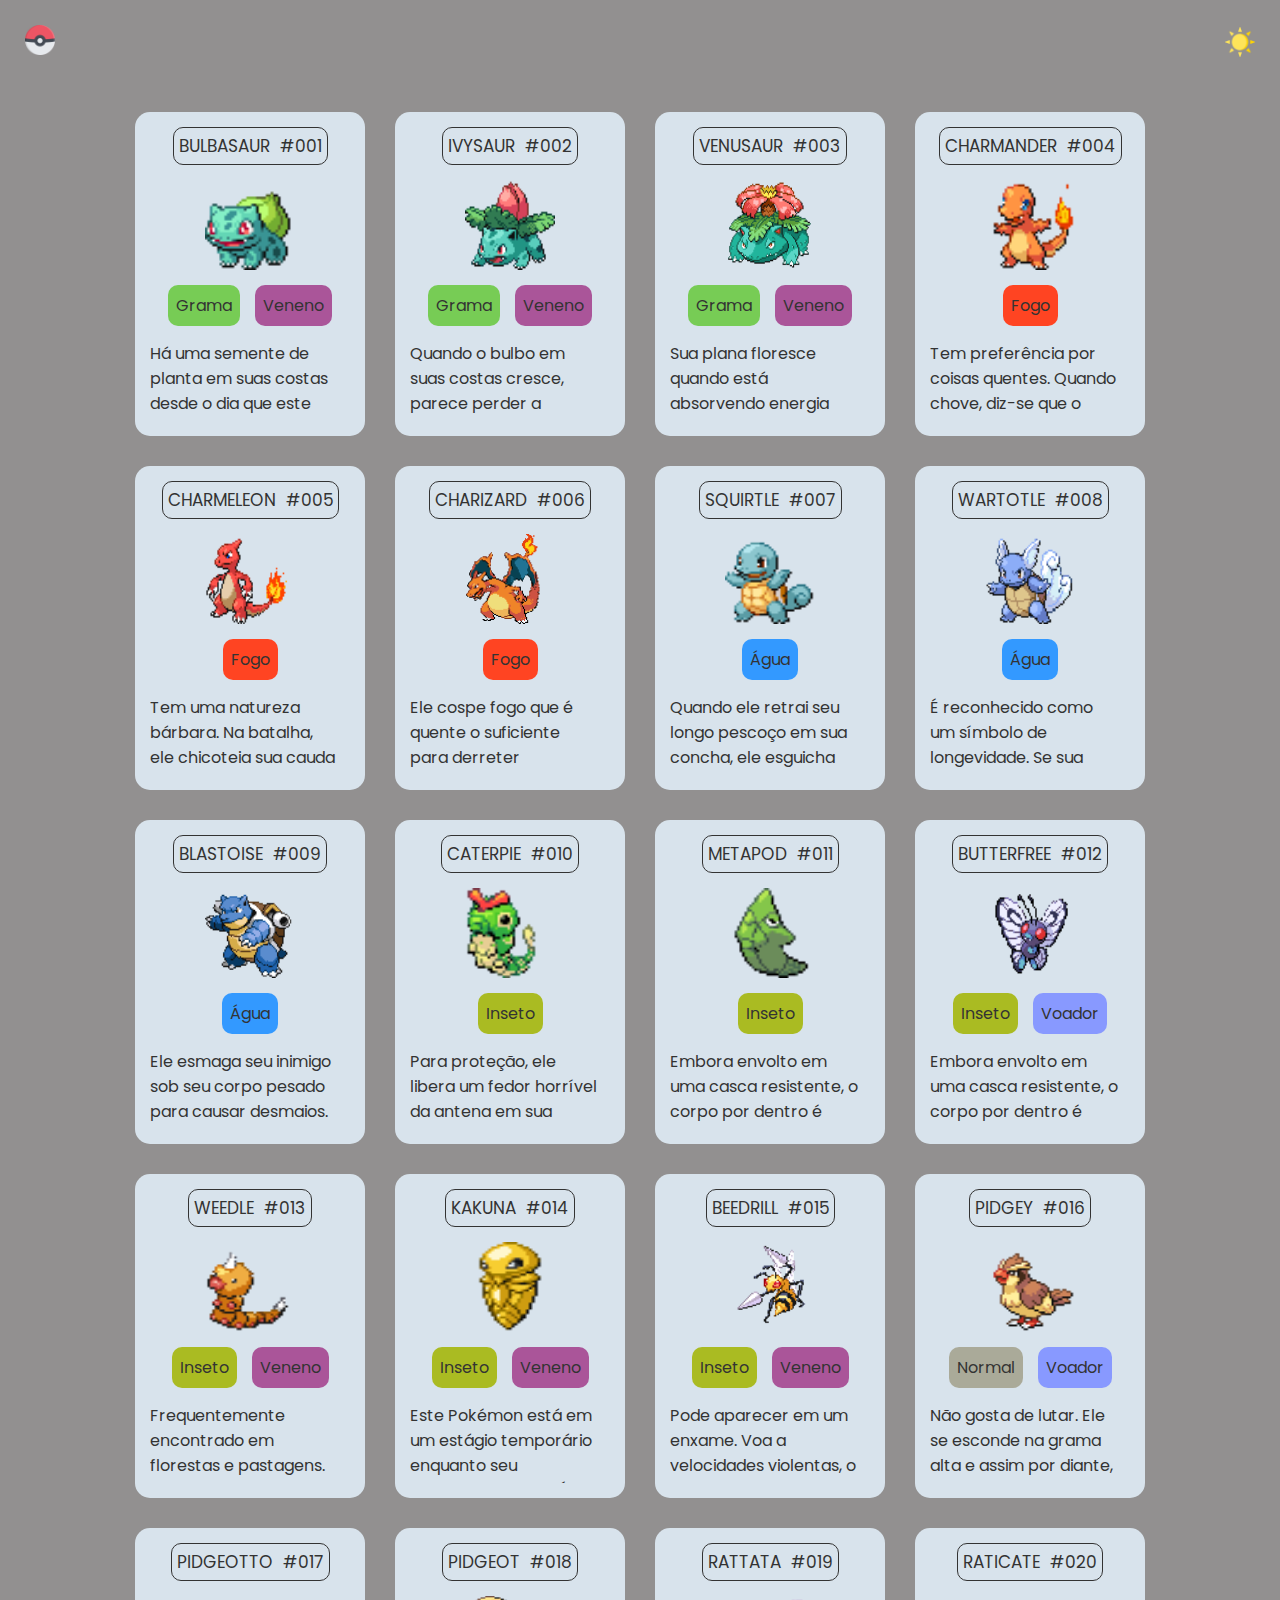
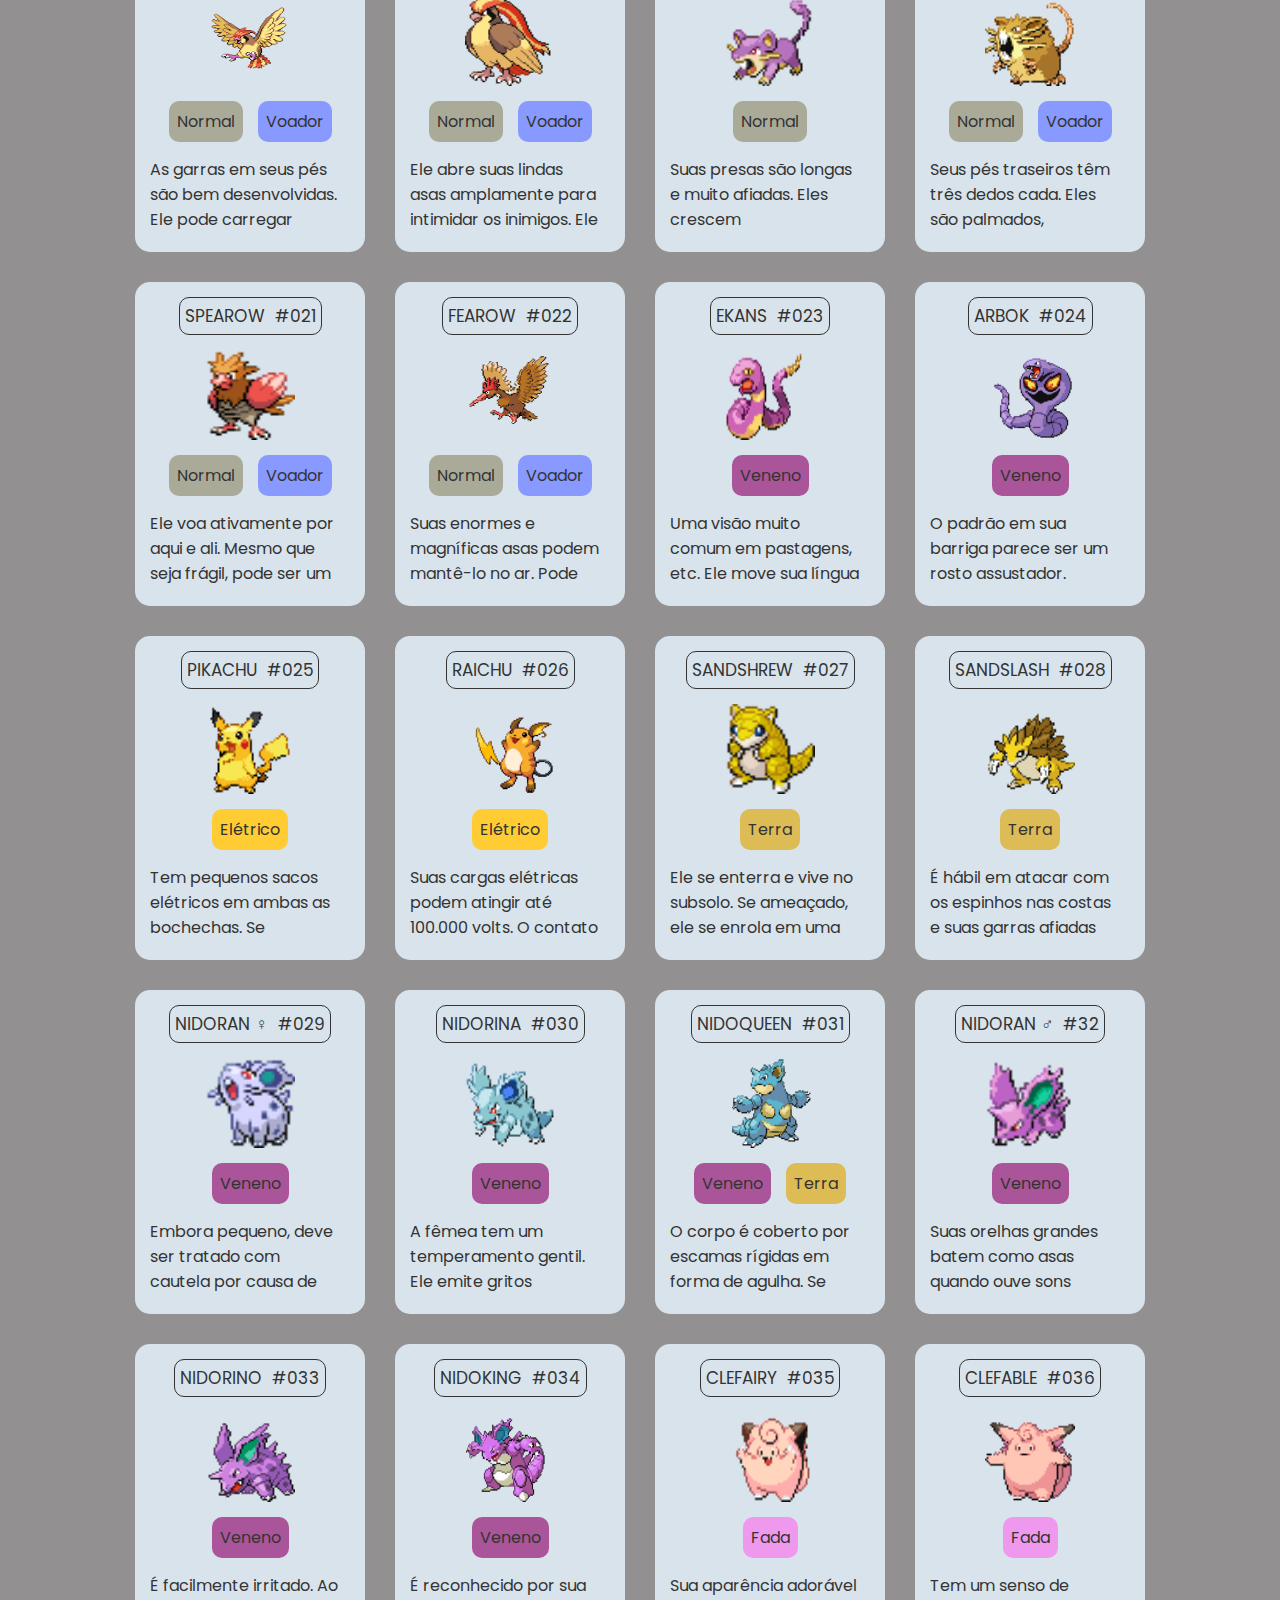
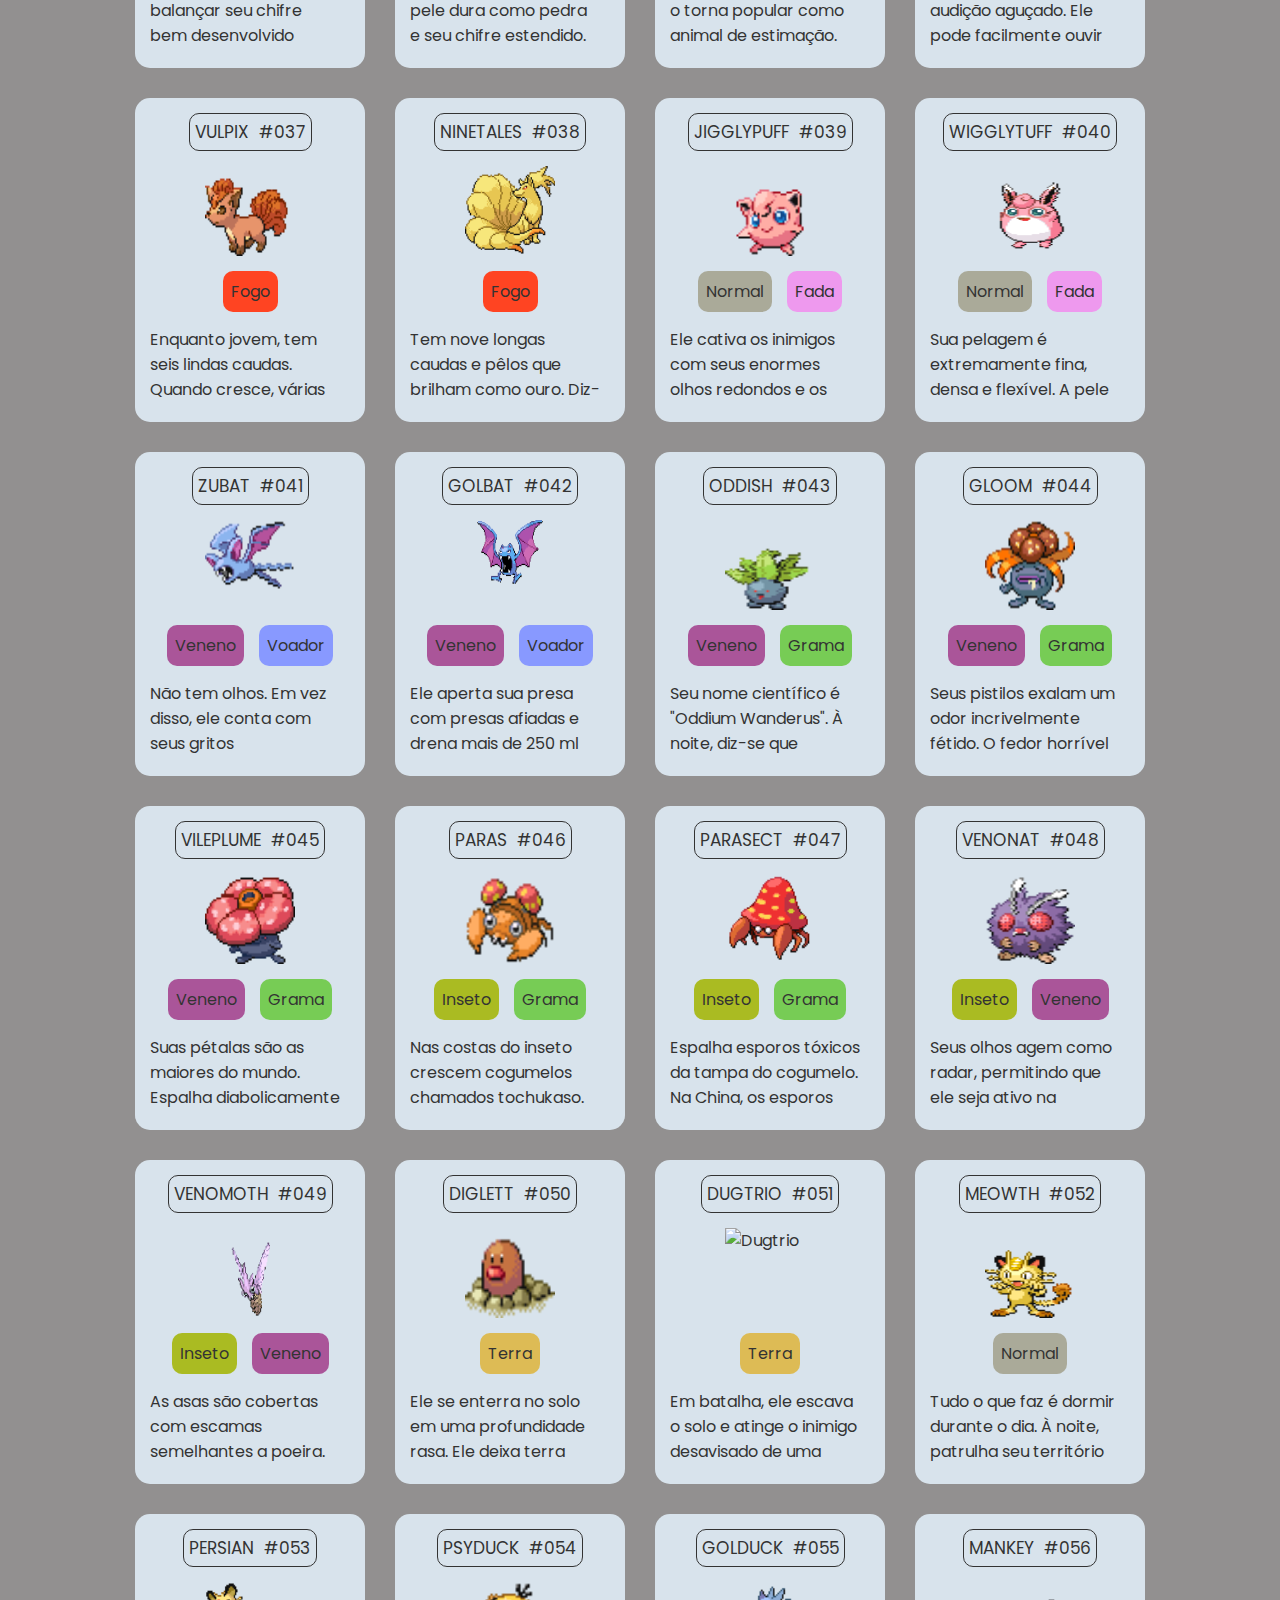
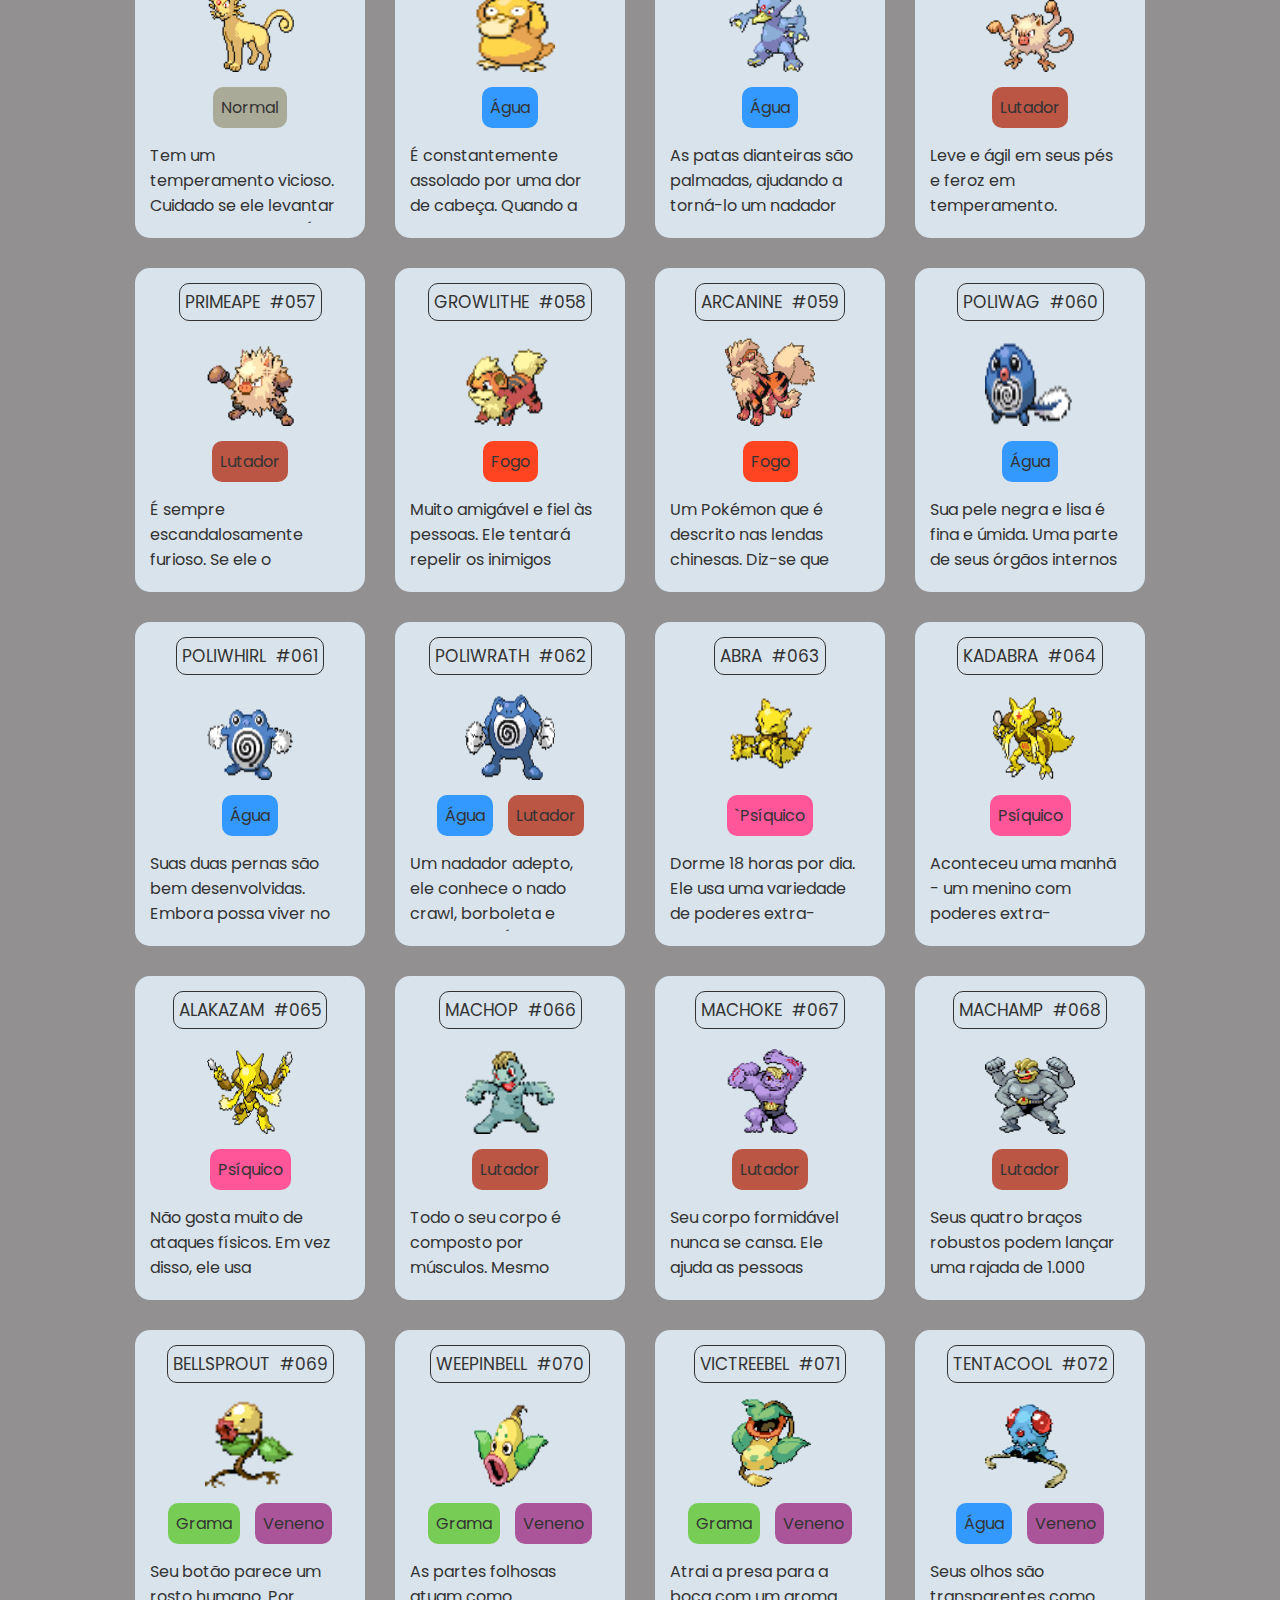
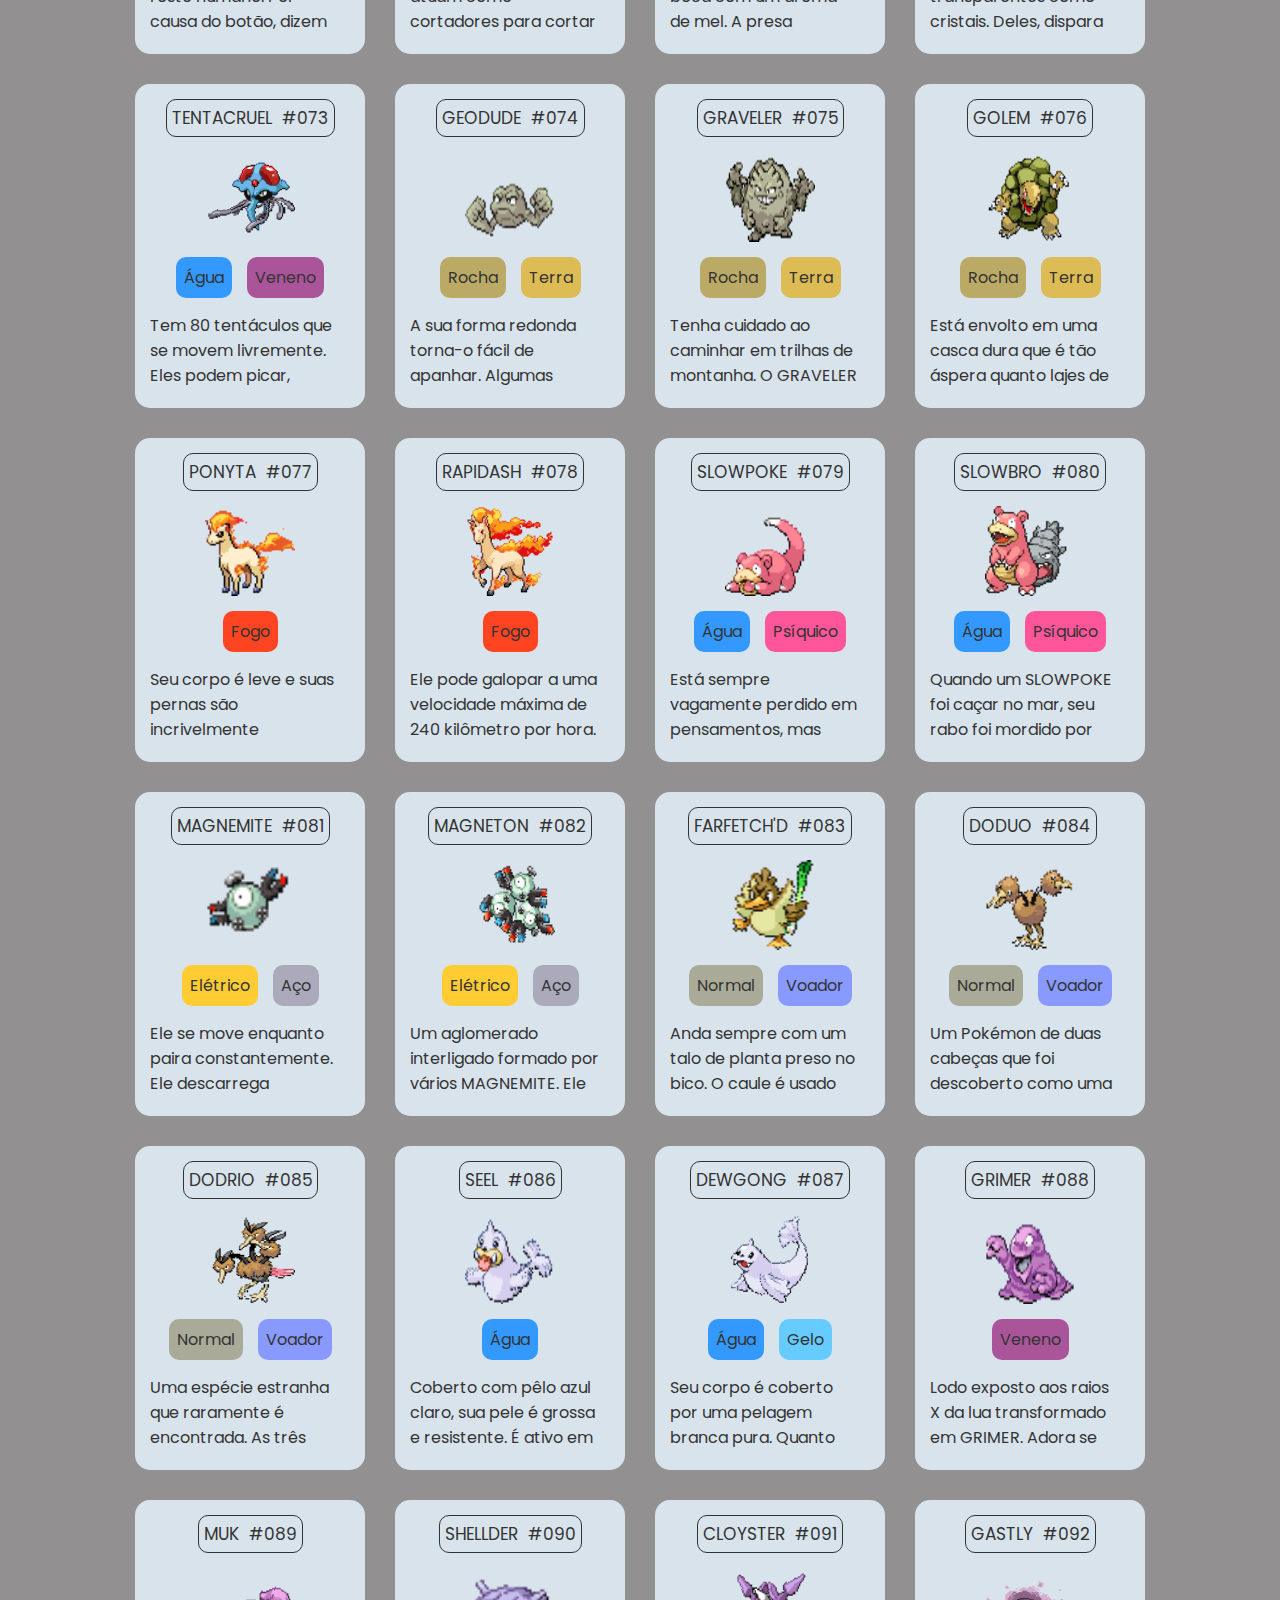
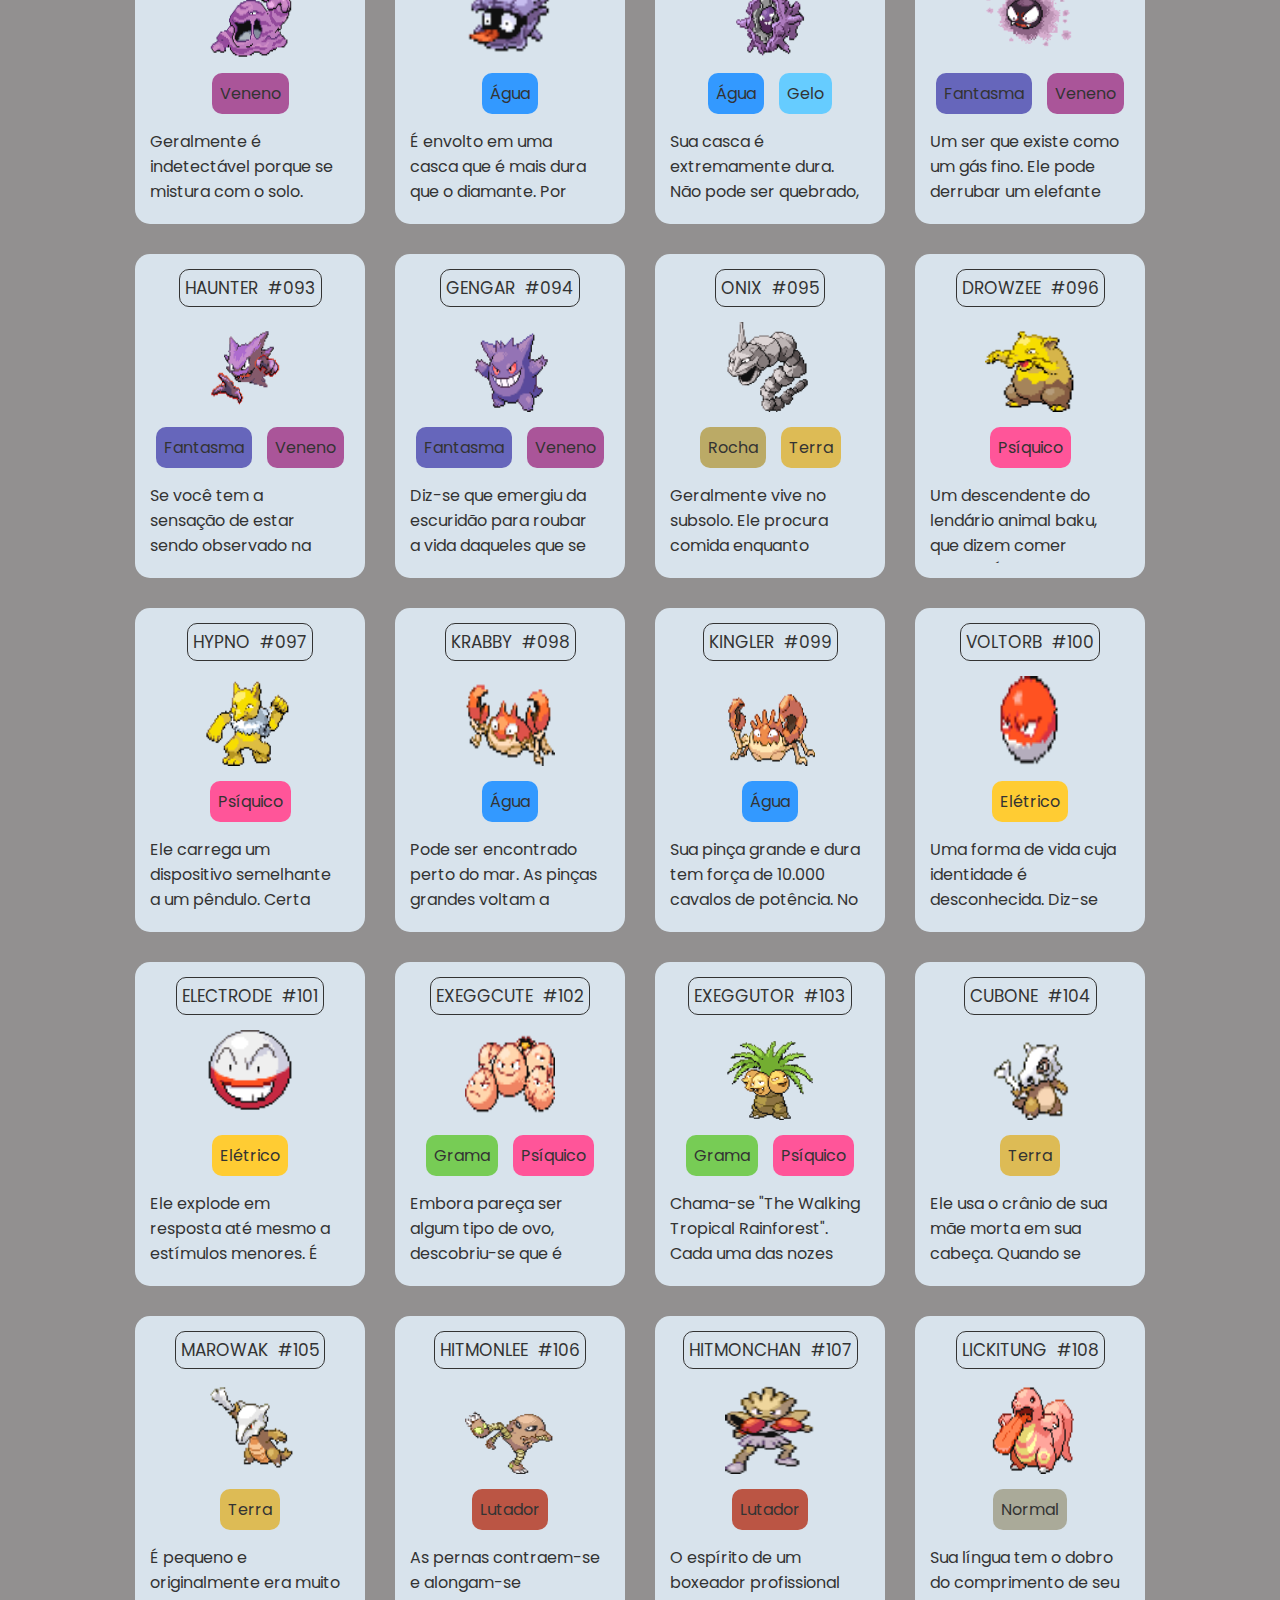
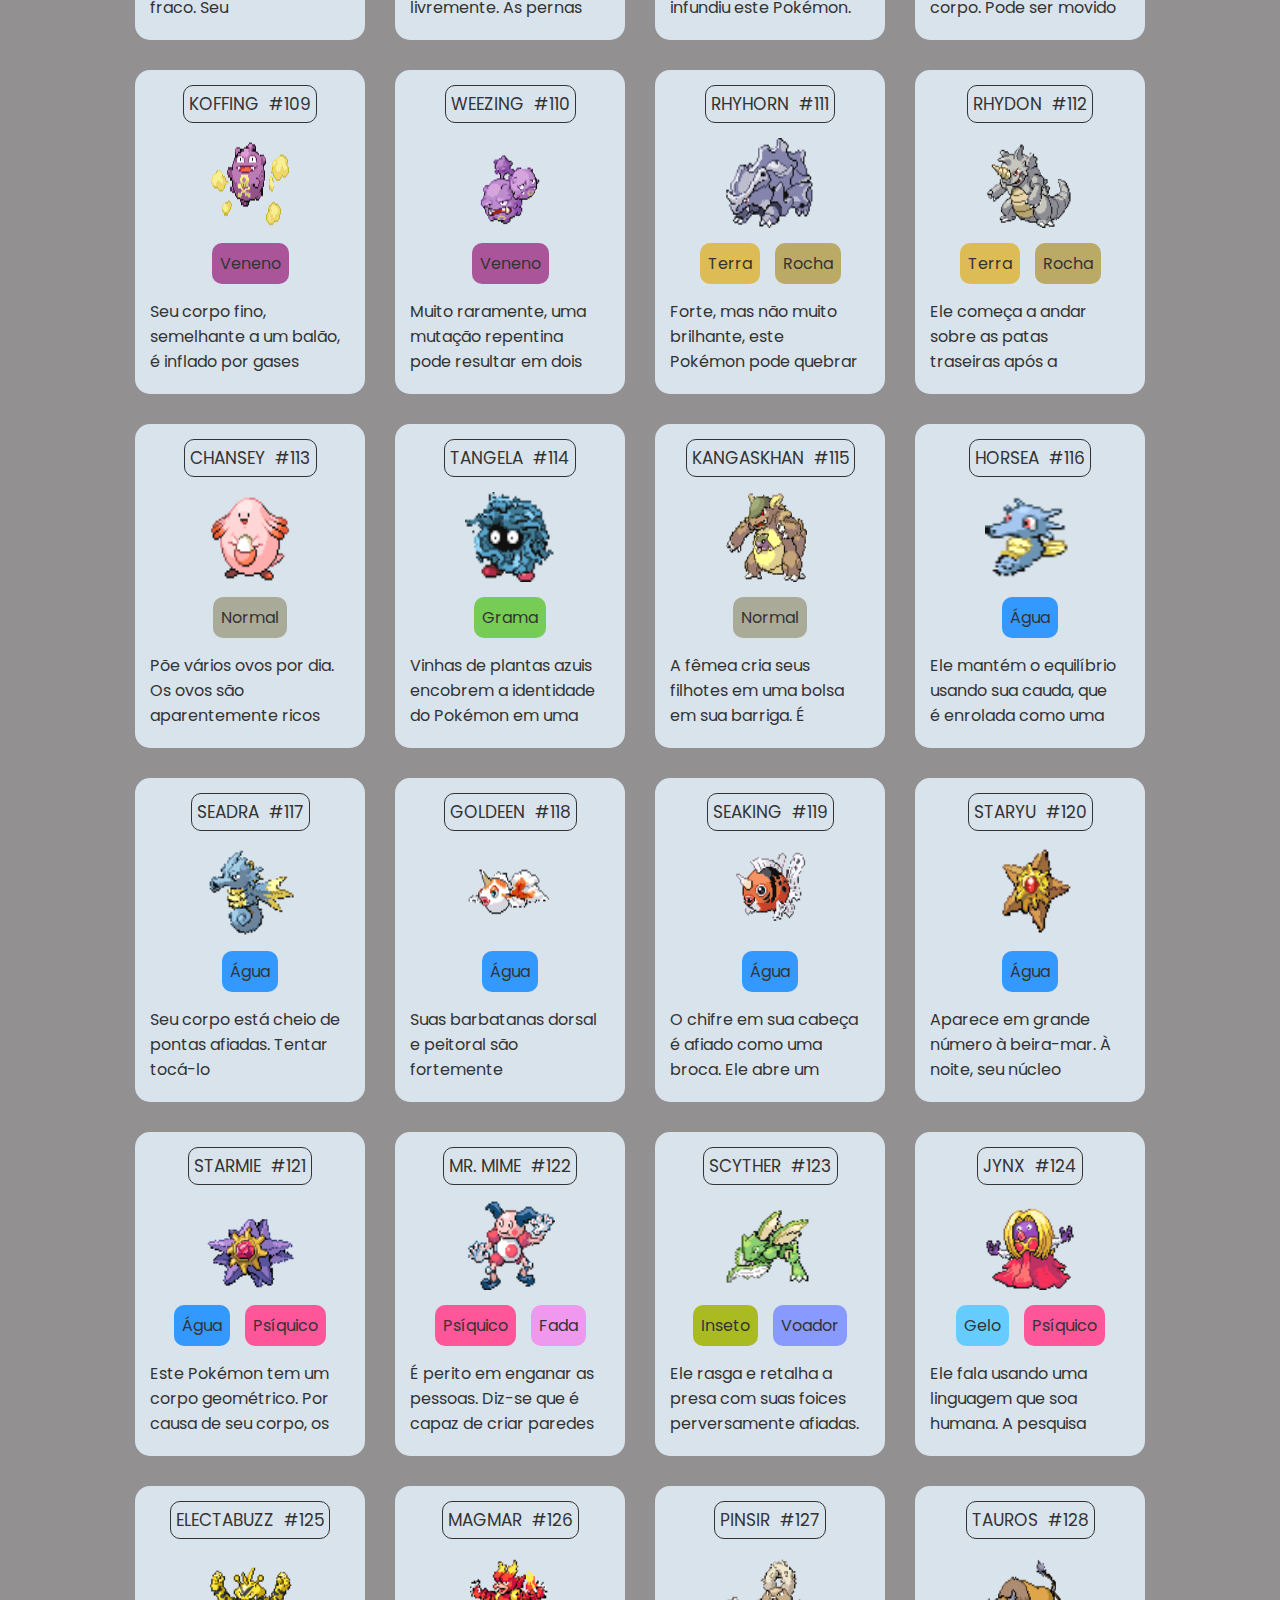
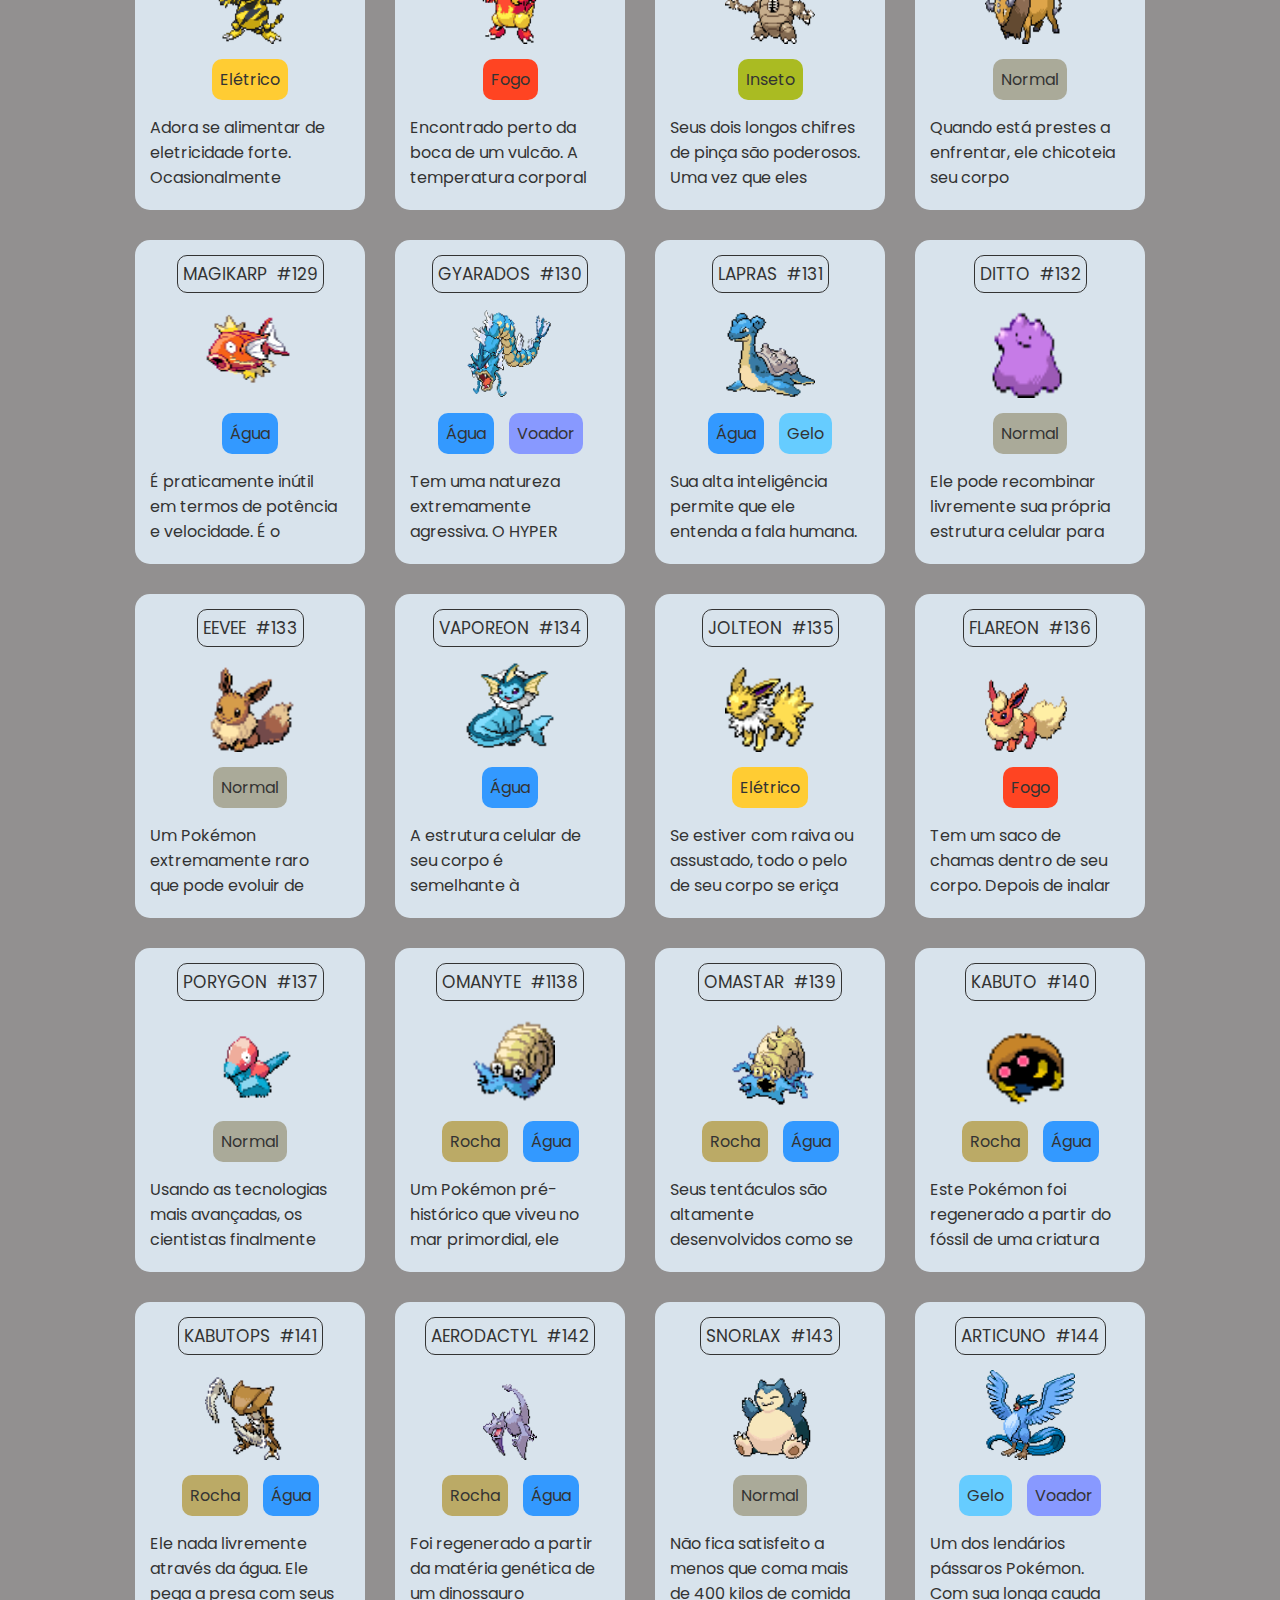
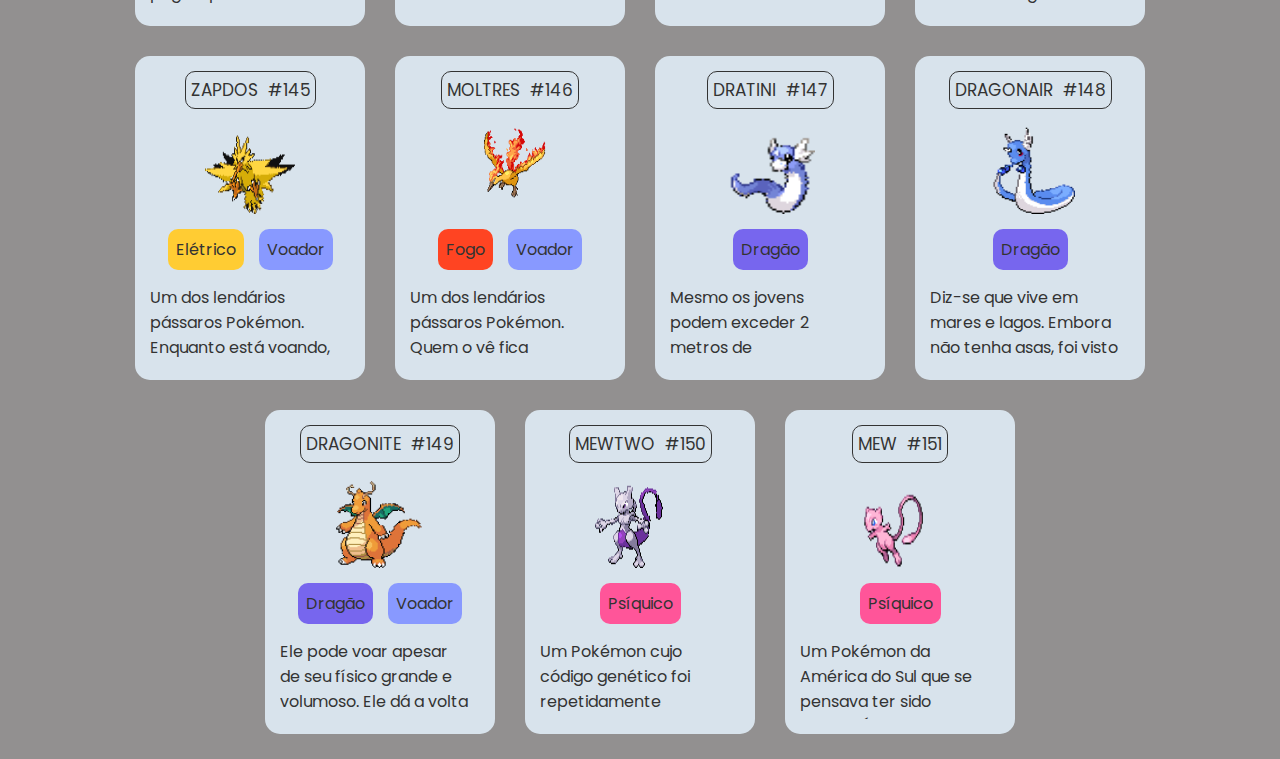
==== commit ca6a2670: "Adicionado javascript no projeto" ====
--- a/index.html
+++ b/index.html
@@ -1262,7 +1262,7 @@
                     <li class="tipo gelo">Gelo</li>
                 </ul>
 
-                <p class="descricao">Sua casca é extremamente dura. Não pode ser quebrado, mesmo com uma bomba. O shell abre apenas quando está atacando.</p>
+                <p class="descricao">Sua casca é extremamente dura. Não pode ser quebrado, mesmo com uma bomba. A concha abre apenas quando está atacando.</p>
             </li>
             <li class="cartao-pokemon">
                 <div class="informacoes">
@@ -2069,6 +2069,7 @@
             </li>
         </ul>
     </main>
+    <script src="./src/js/index.js"></script>
 </body>
 
 </html>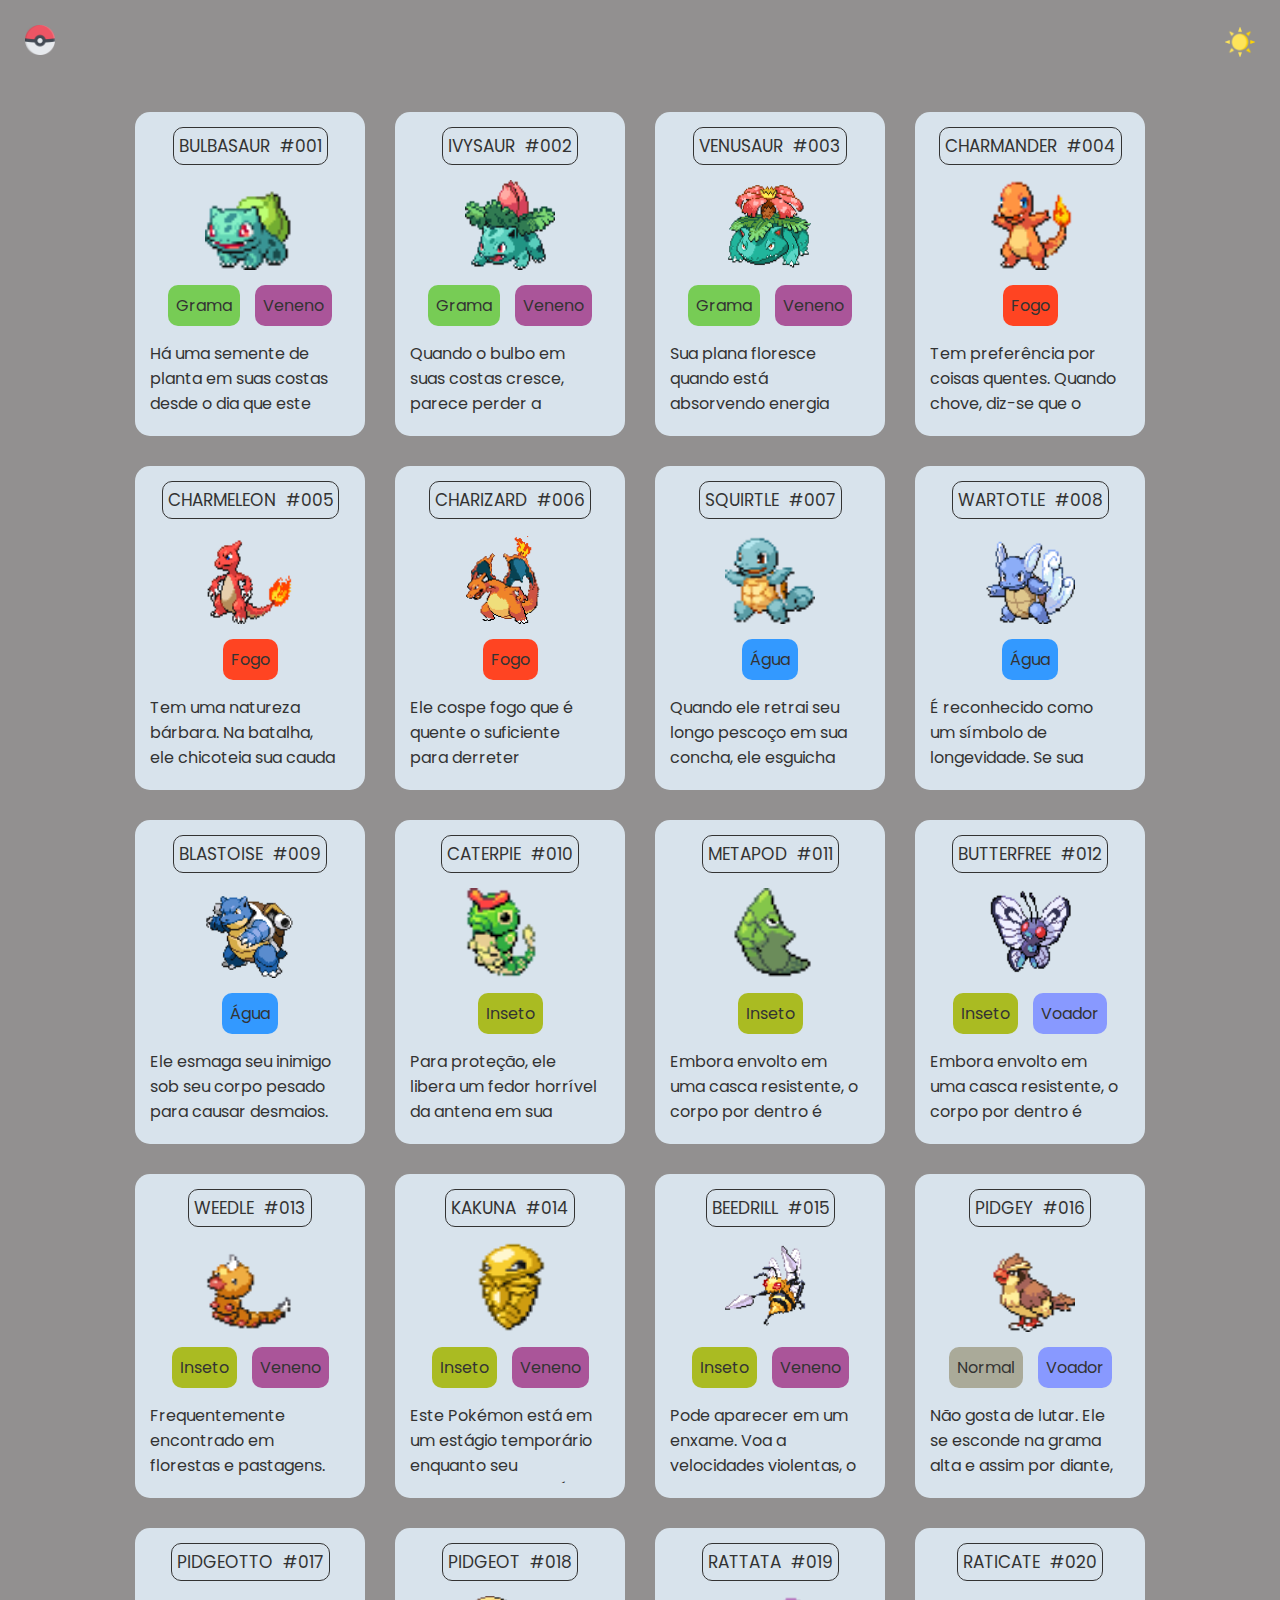
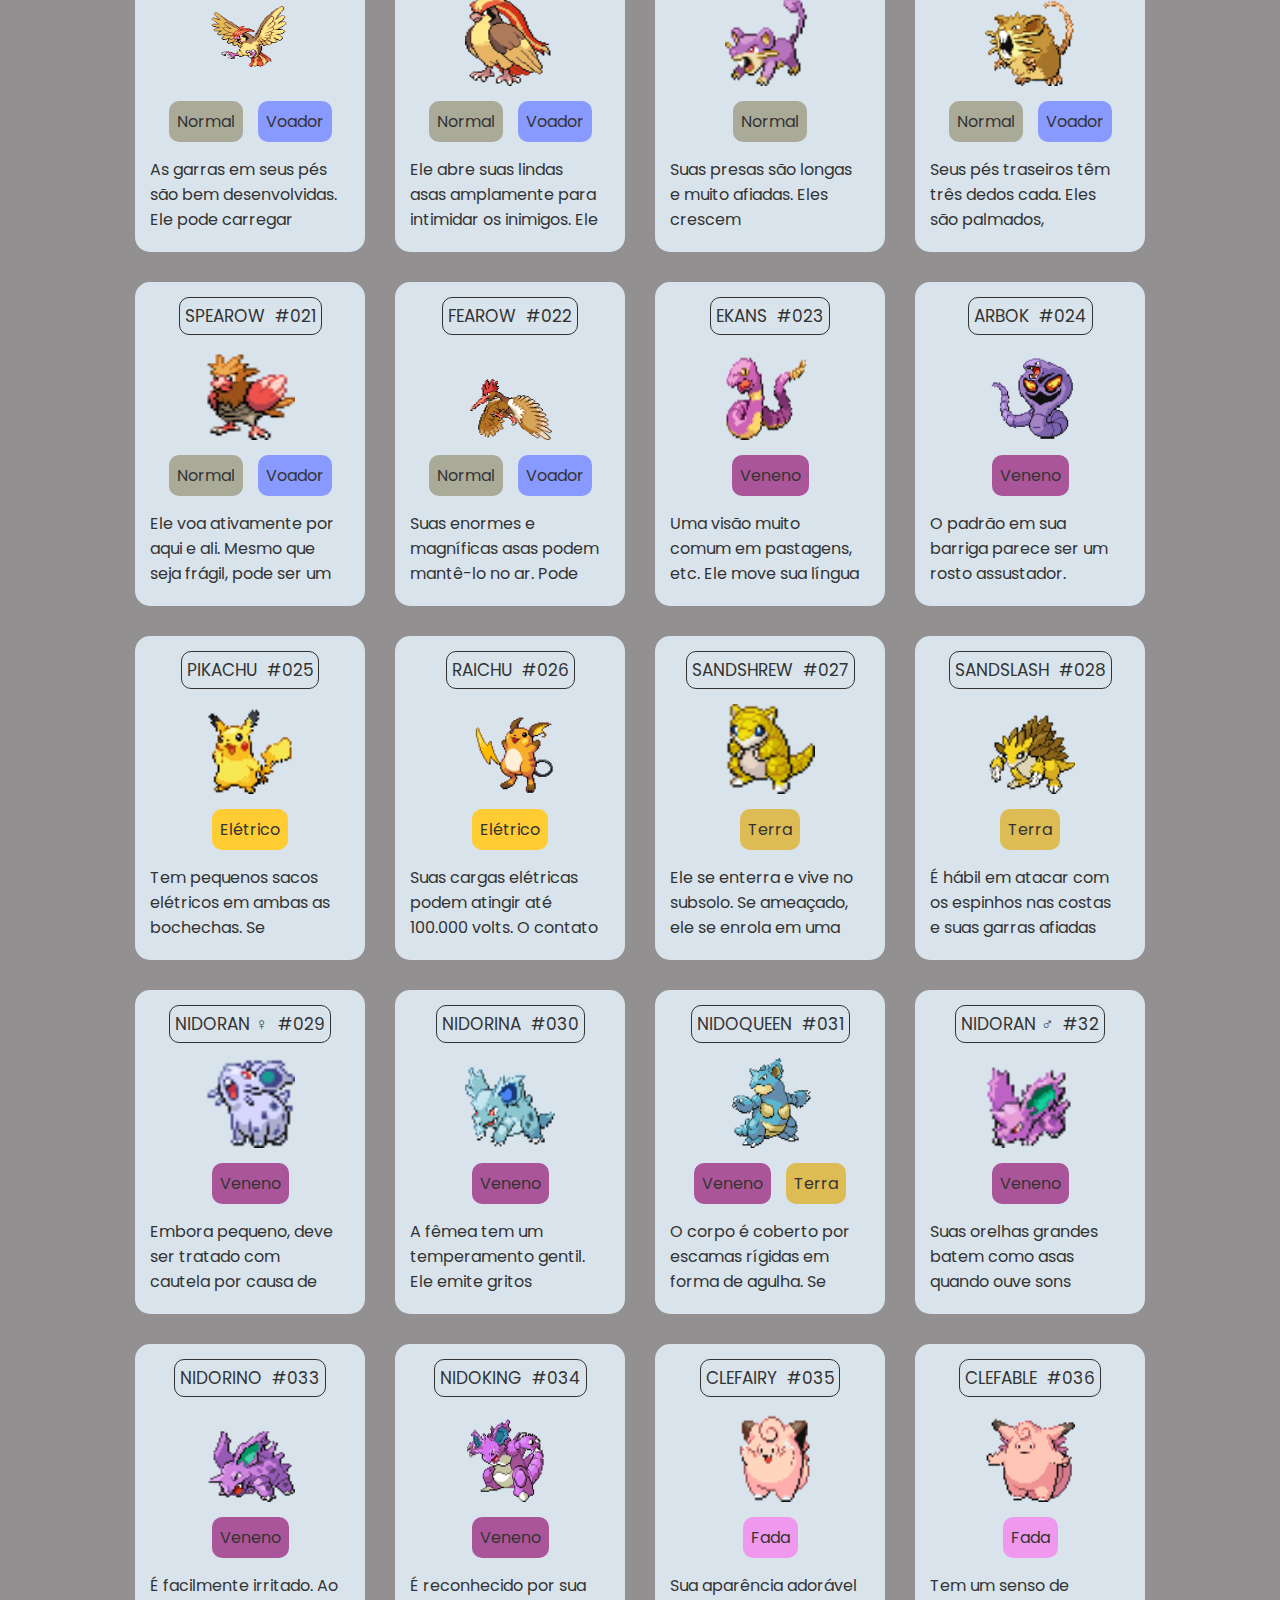
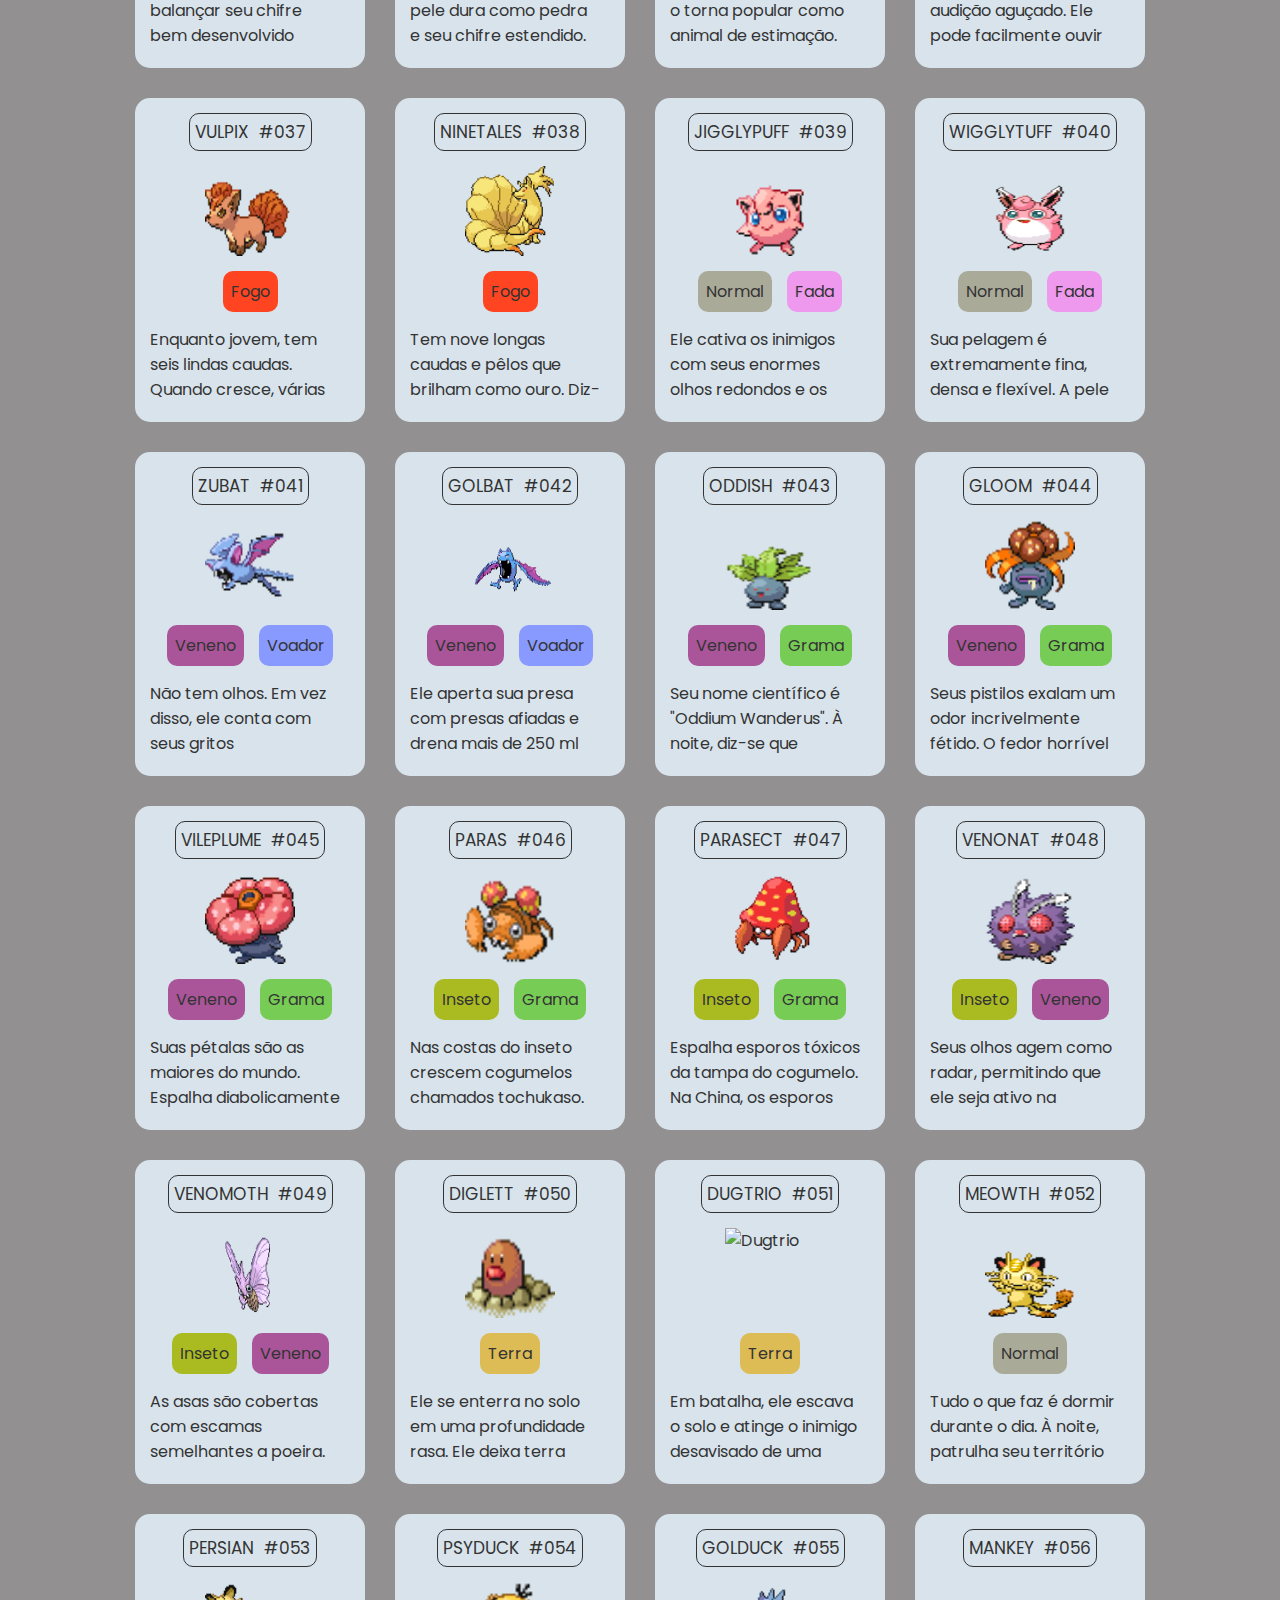
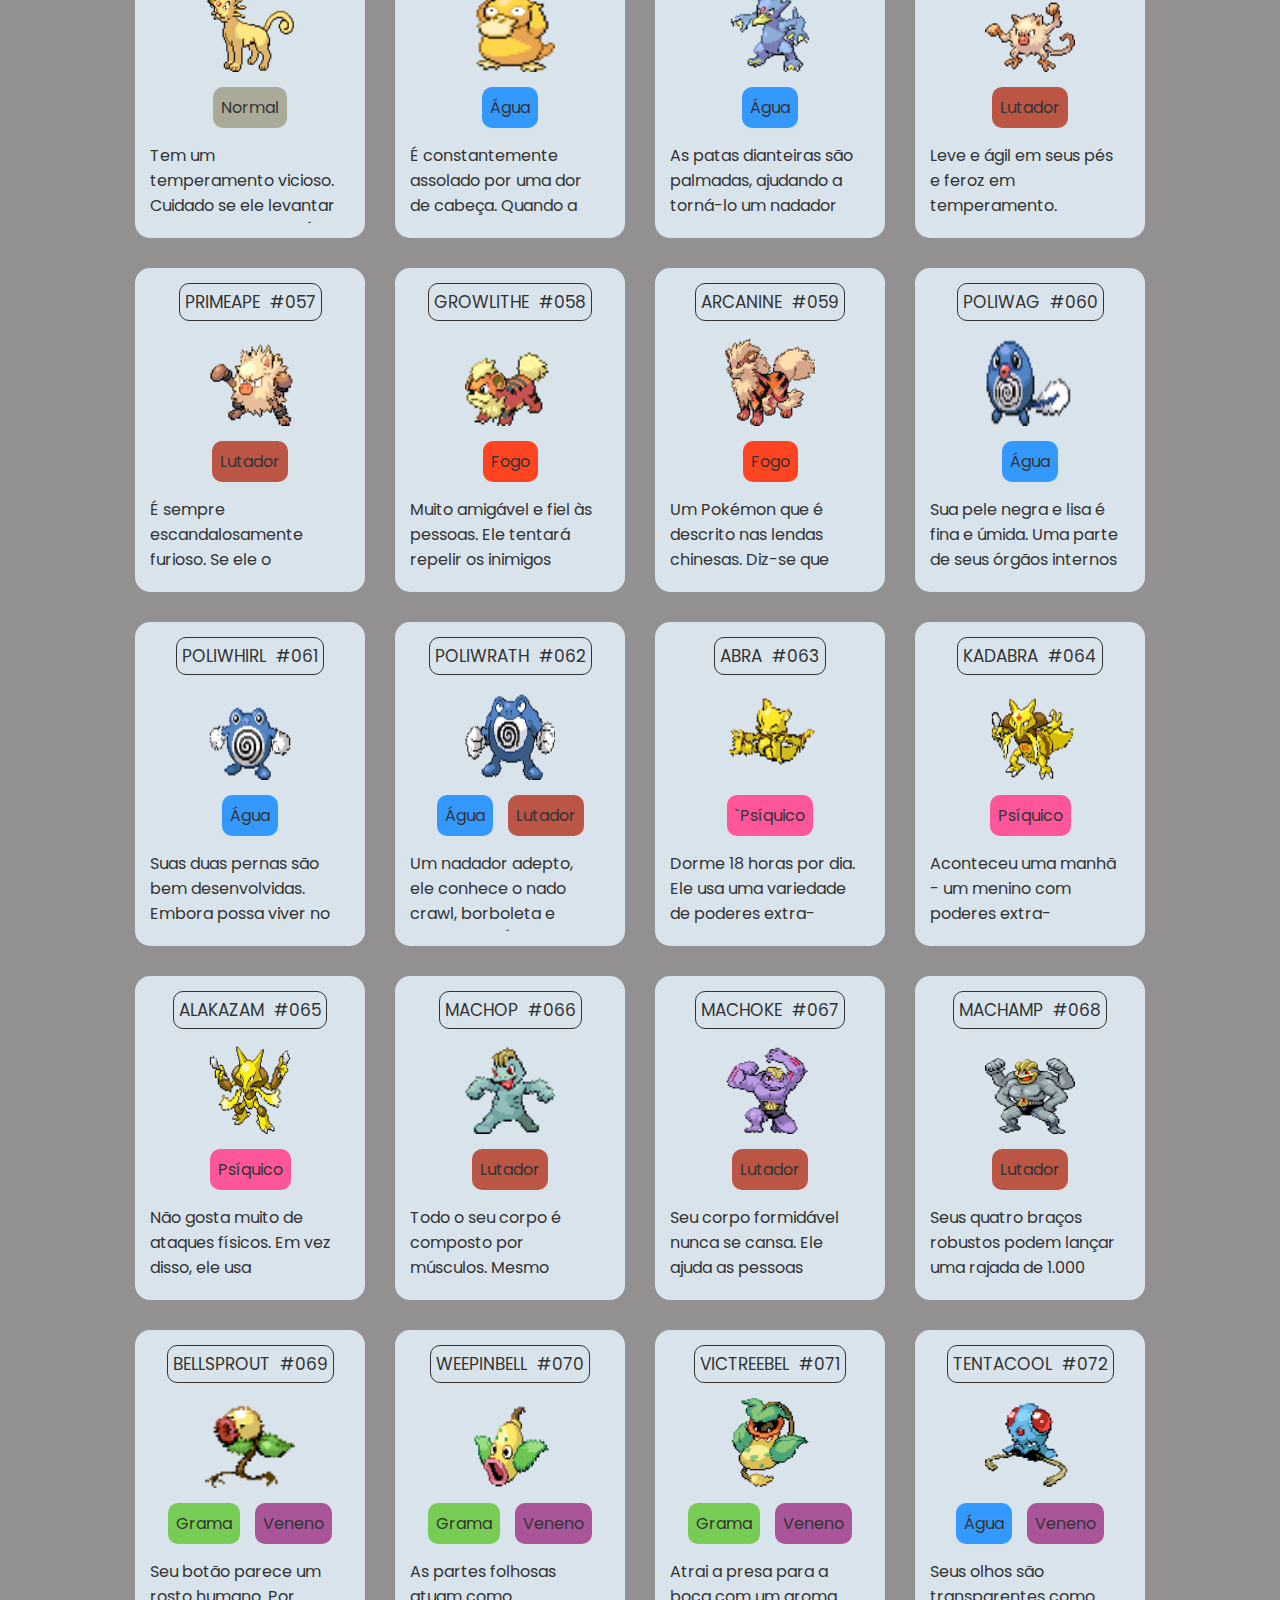
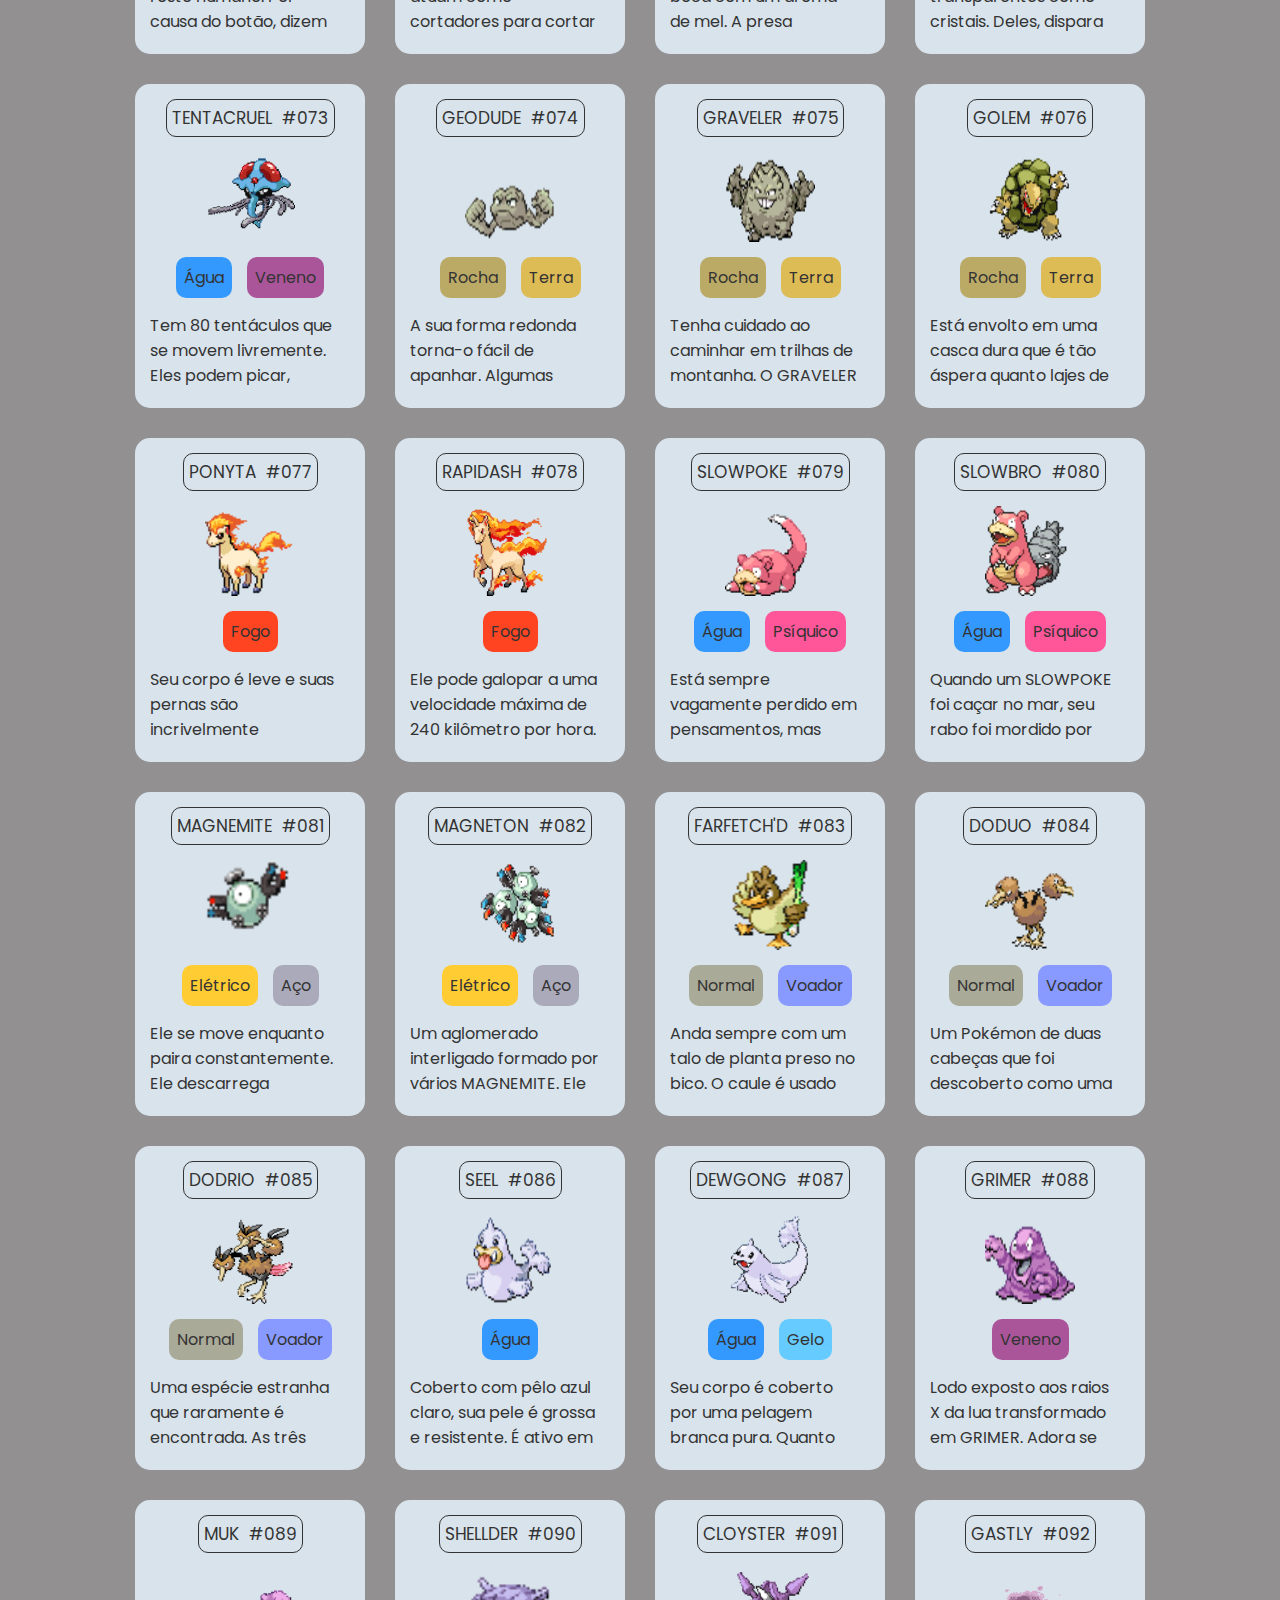
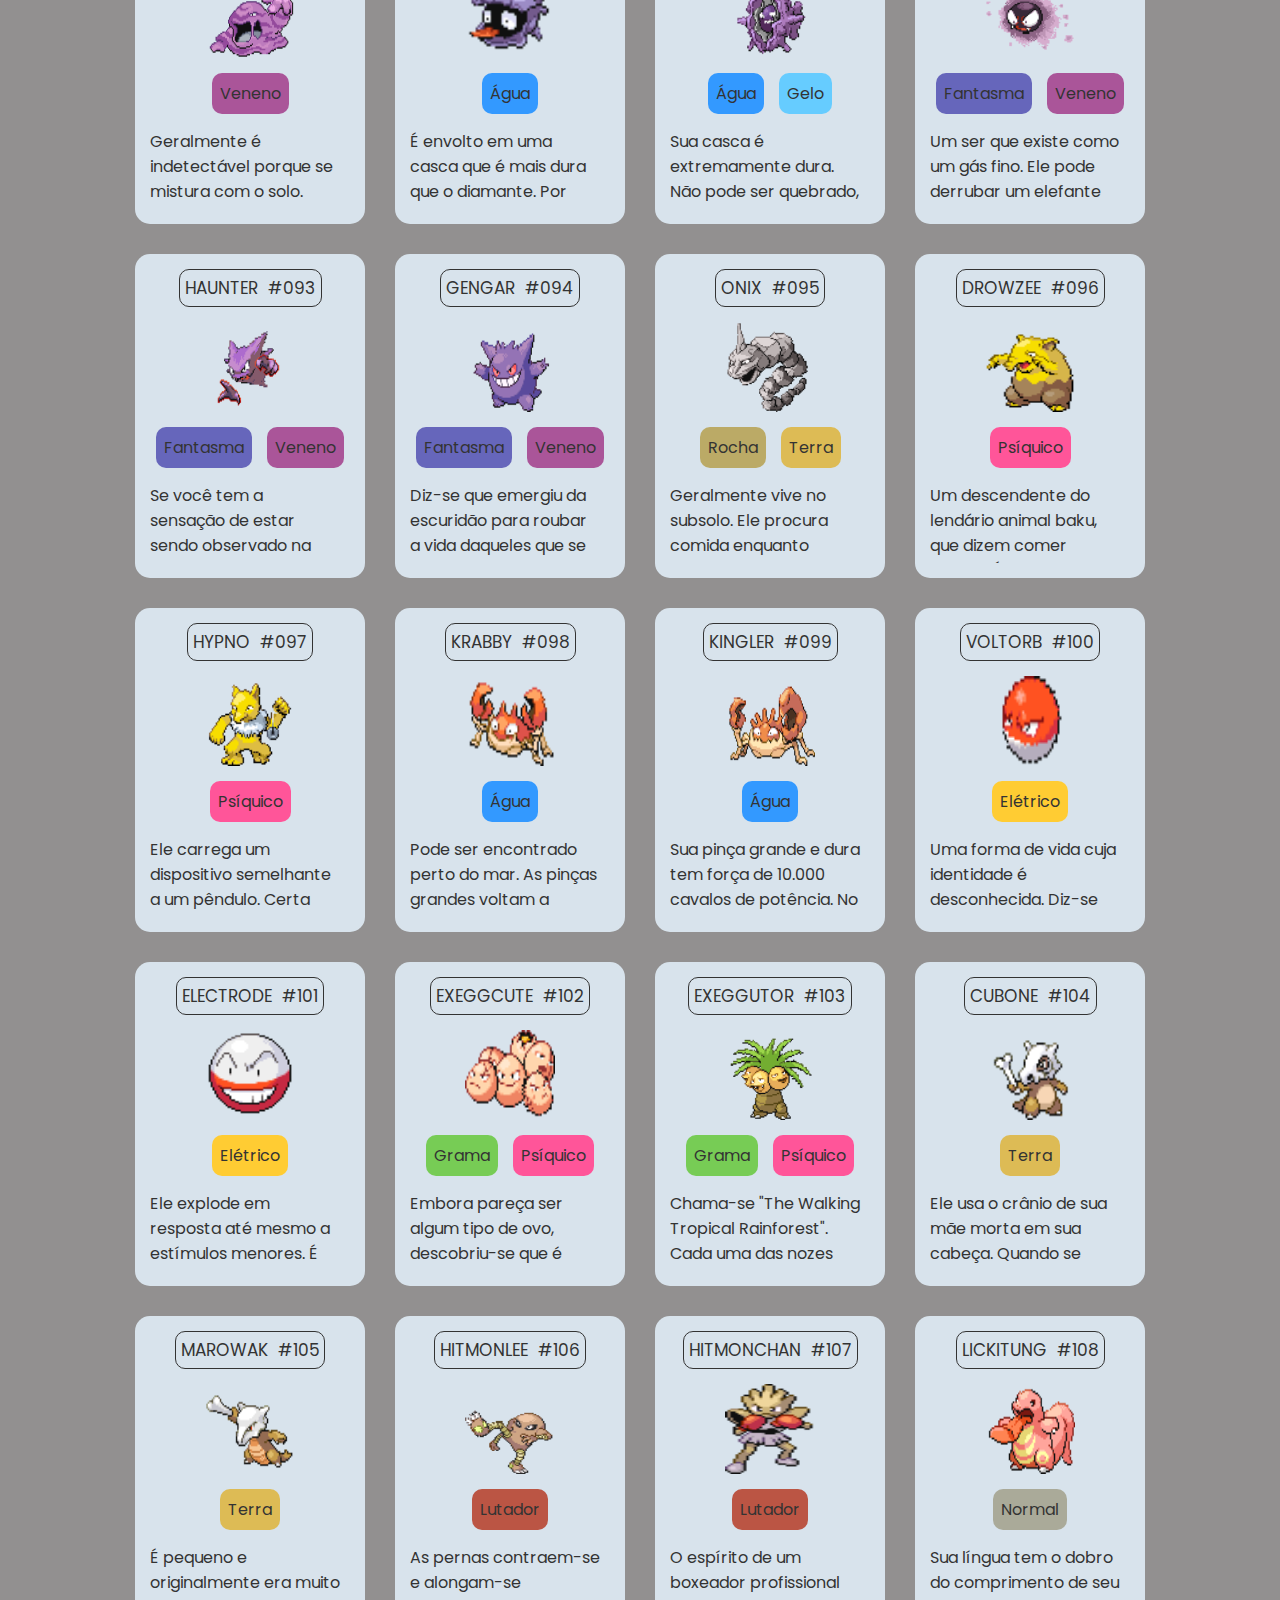
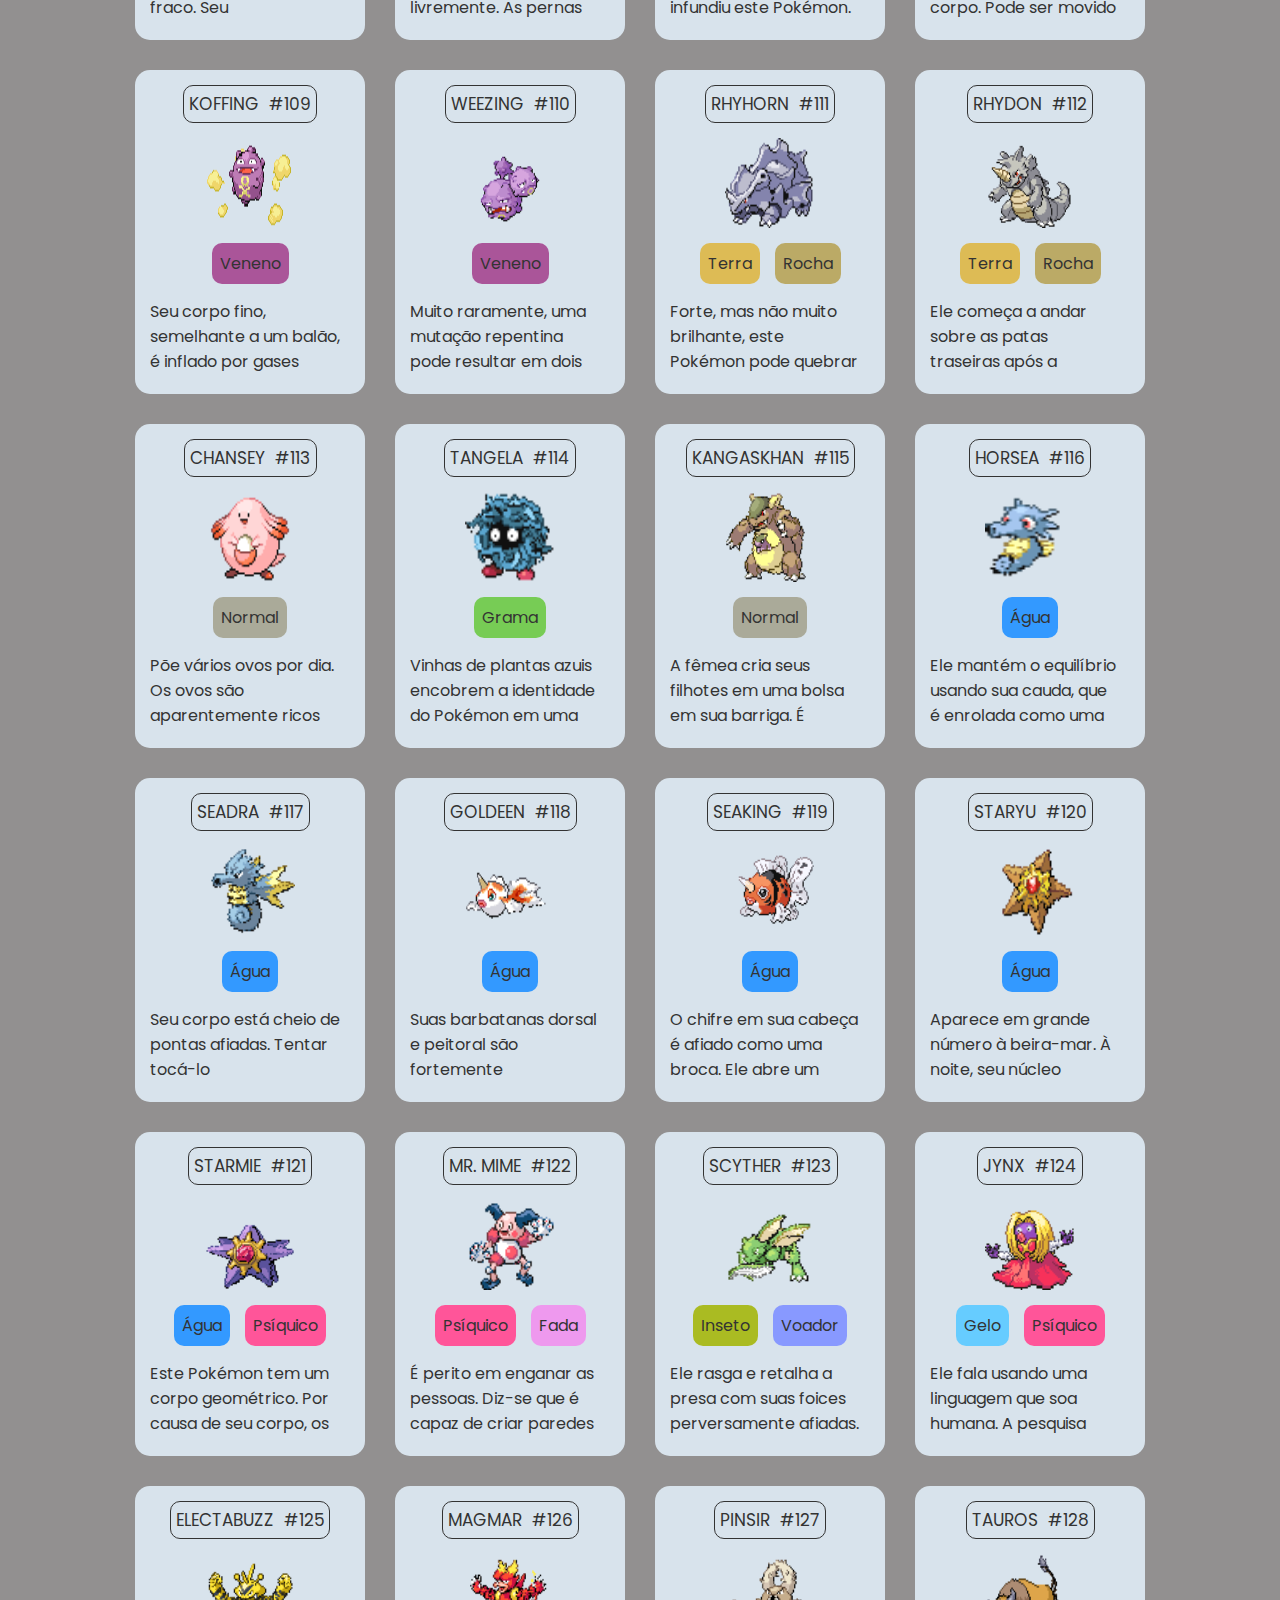
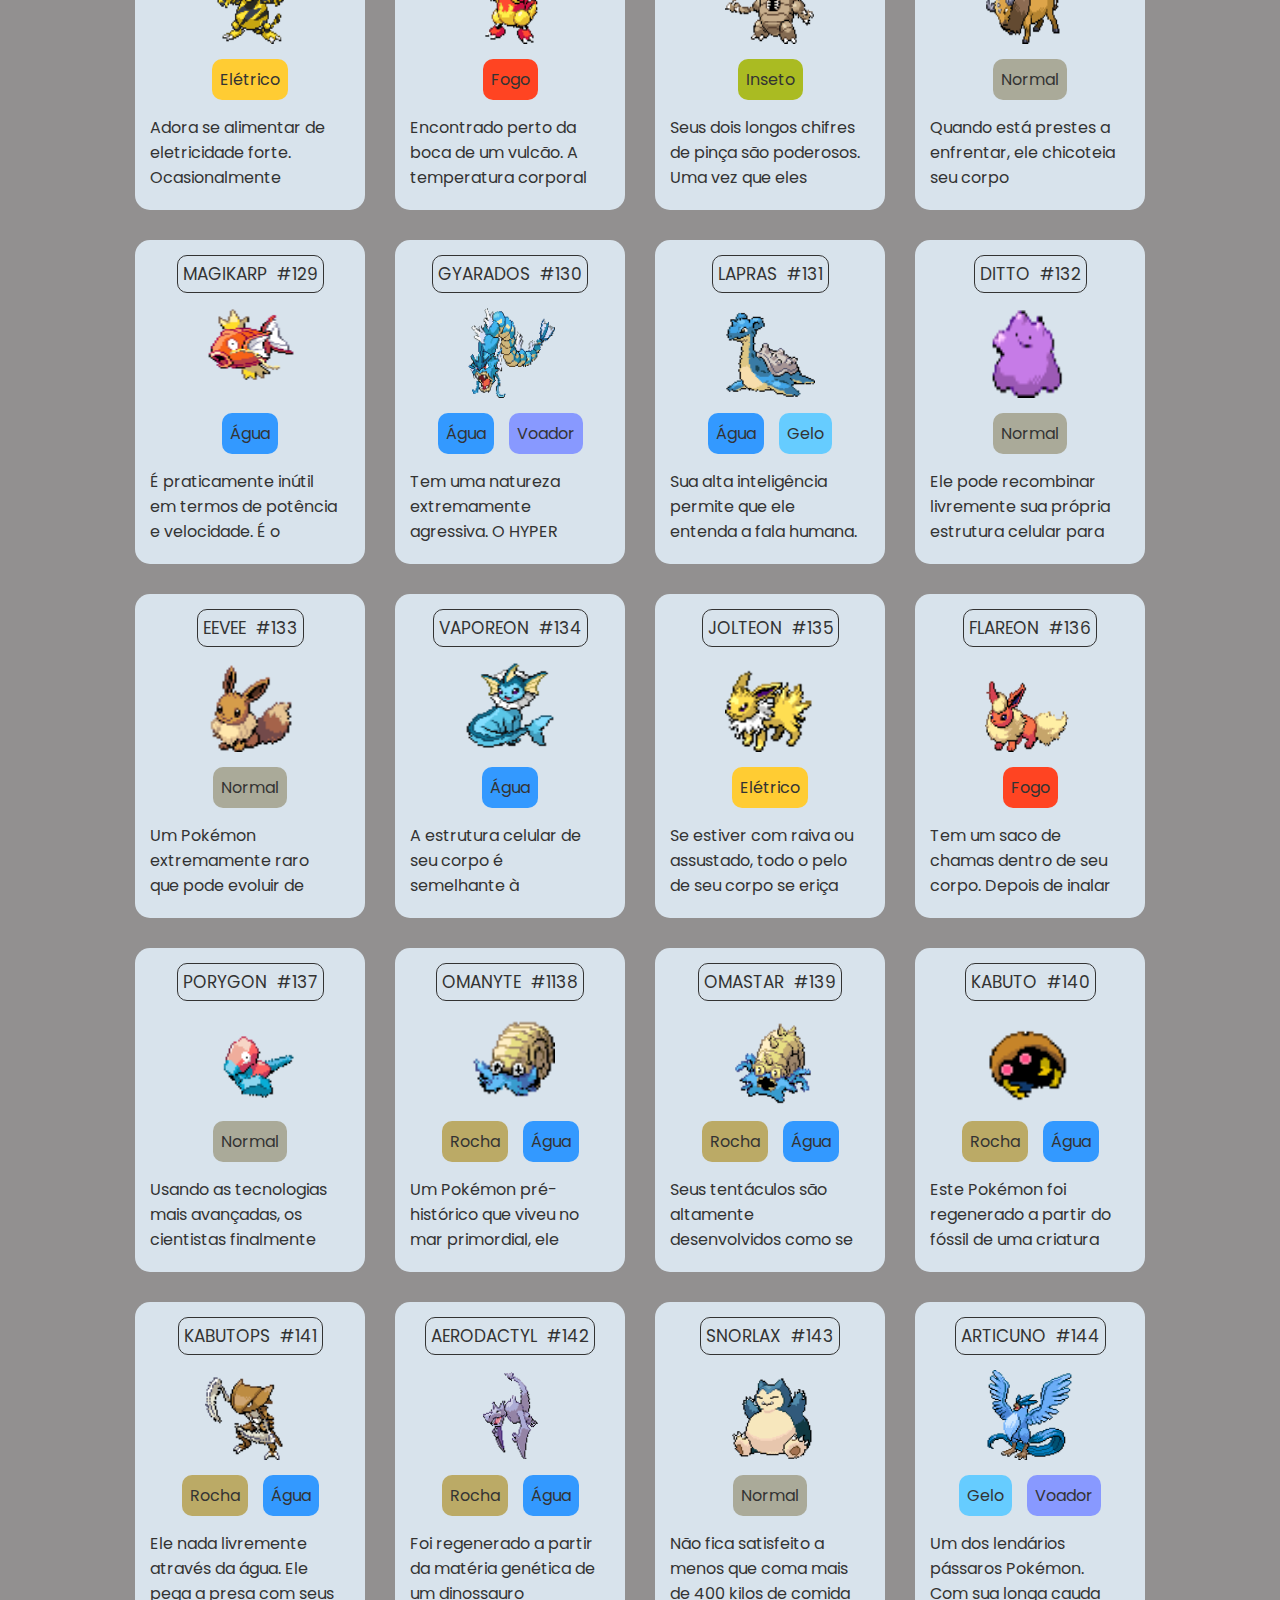
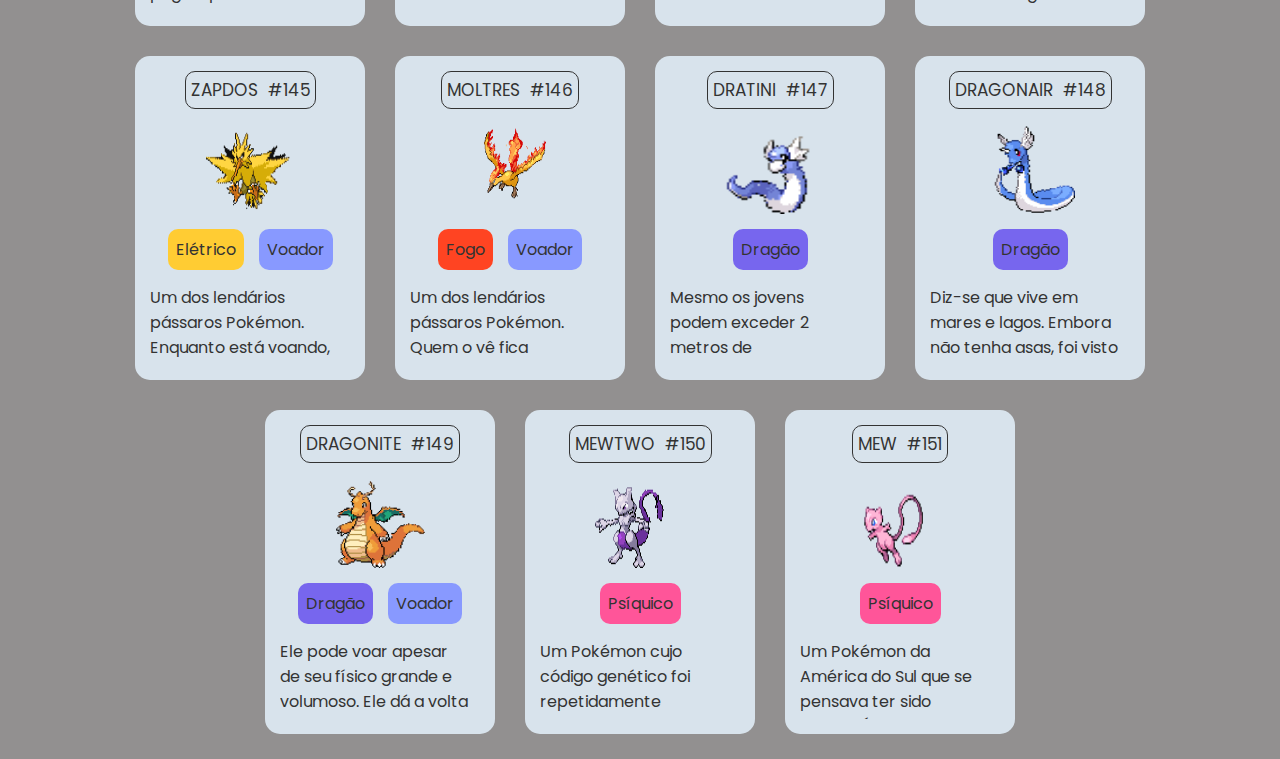
==== commit 213e4490: "adicionado favicon" ====
--- a/index.html
+++ b/index.html
@@ -12,6 +12,7 @@
     <link rel="stylesheet" href="./src/css/reset.css">
     <link rel="stylesheet" href="./src/css/estilos.css">
     <link rel="stylesheet" href="./src/css/scrollbar.css">
+    <link rel="shortcut icon" type="image/png" href="./src/imagens/pokeball.png">
 </head>
 
 <body>
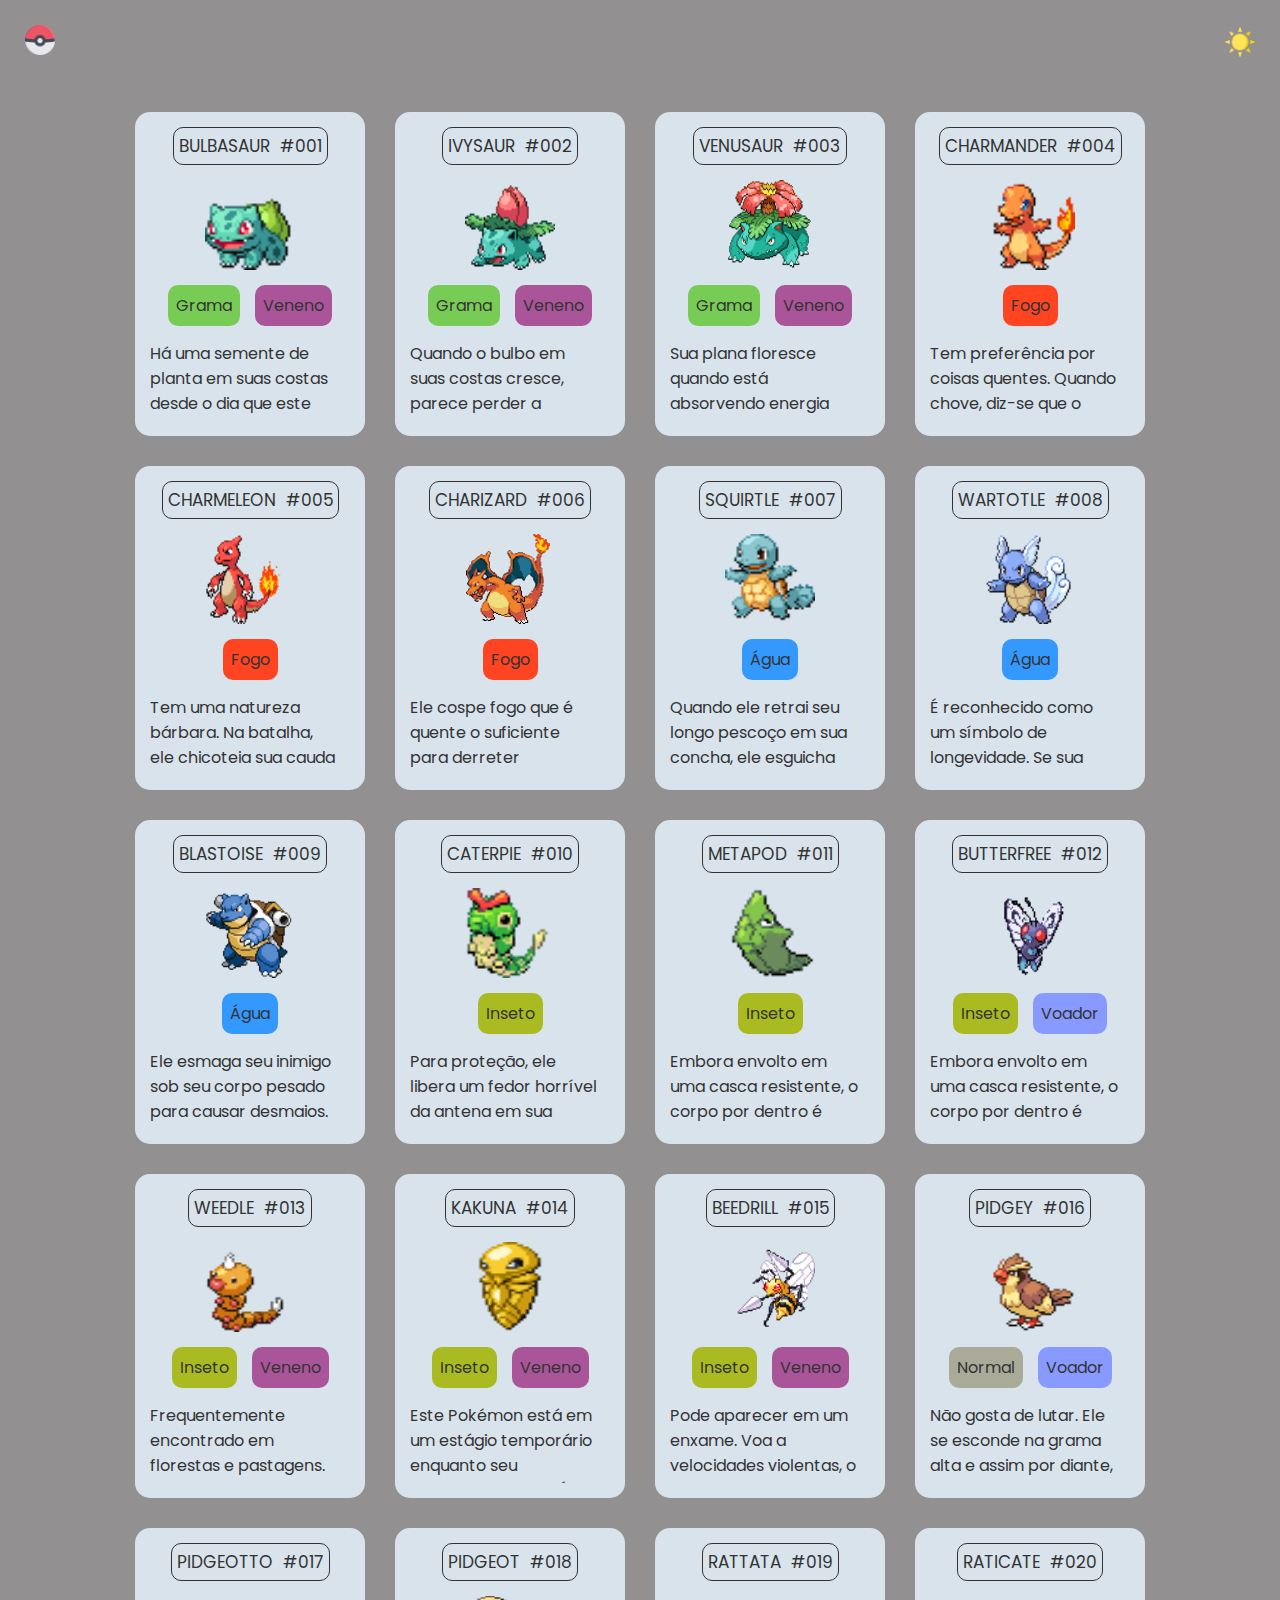
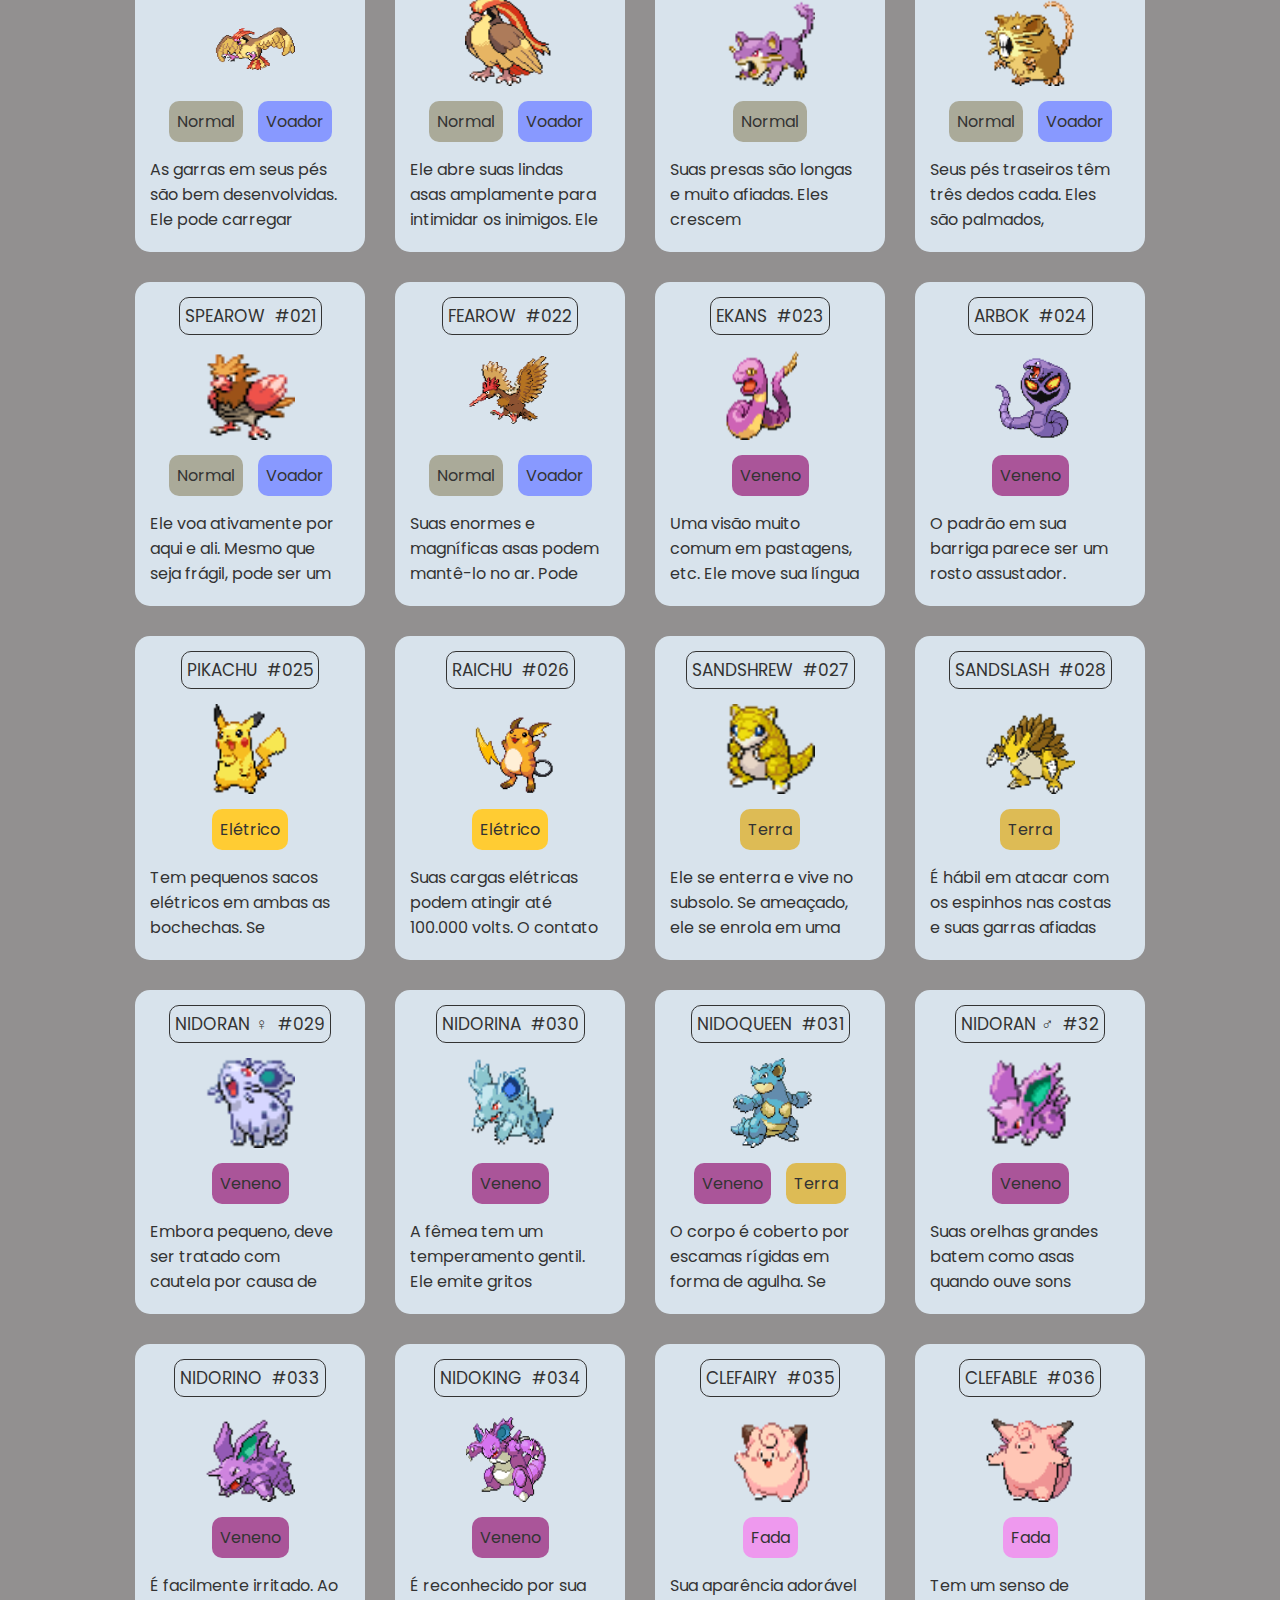
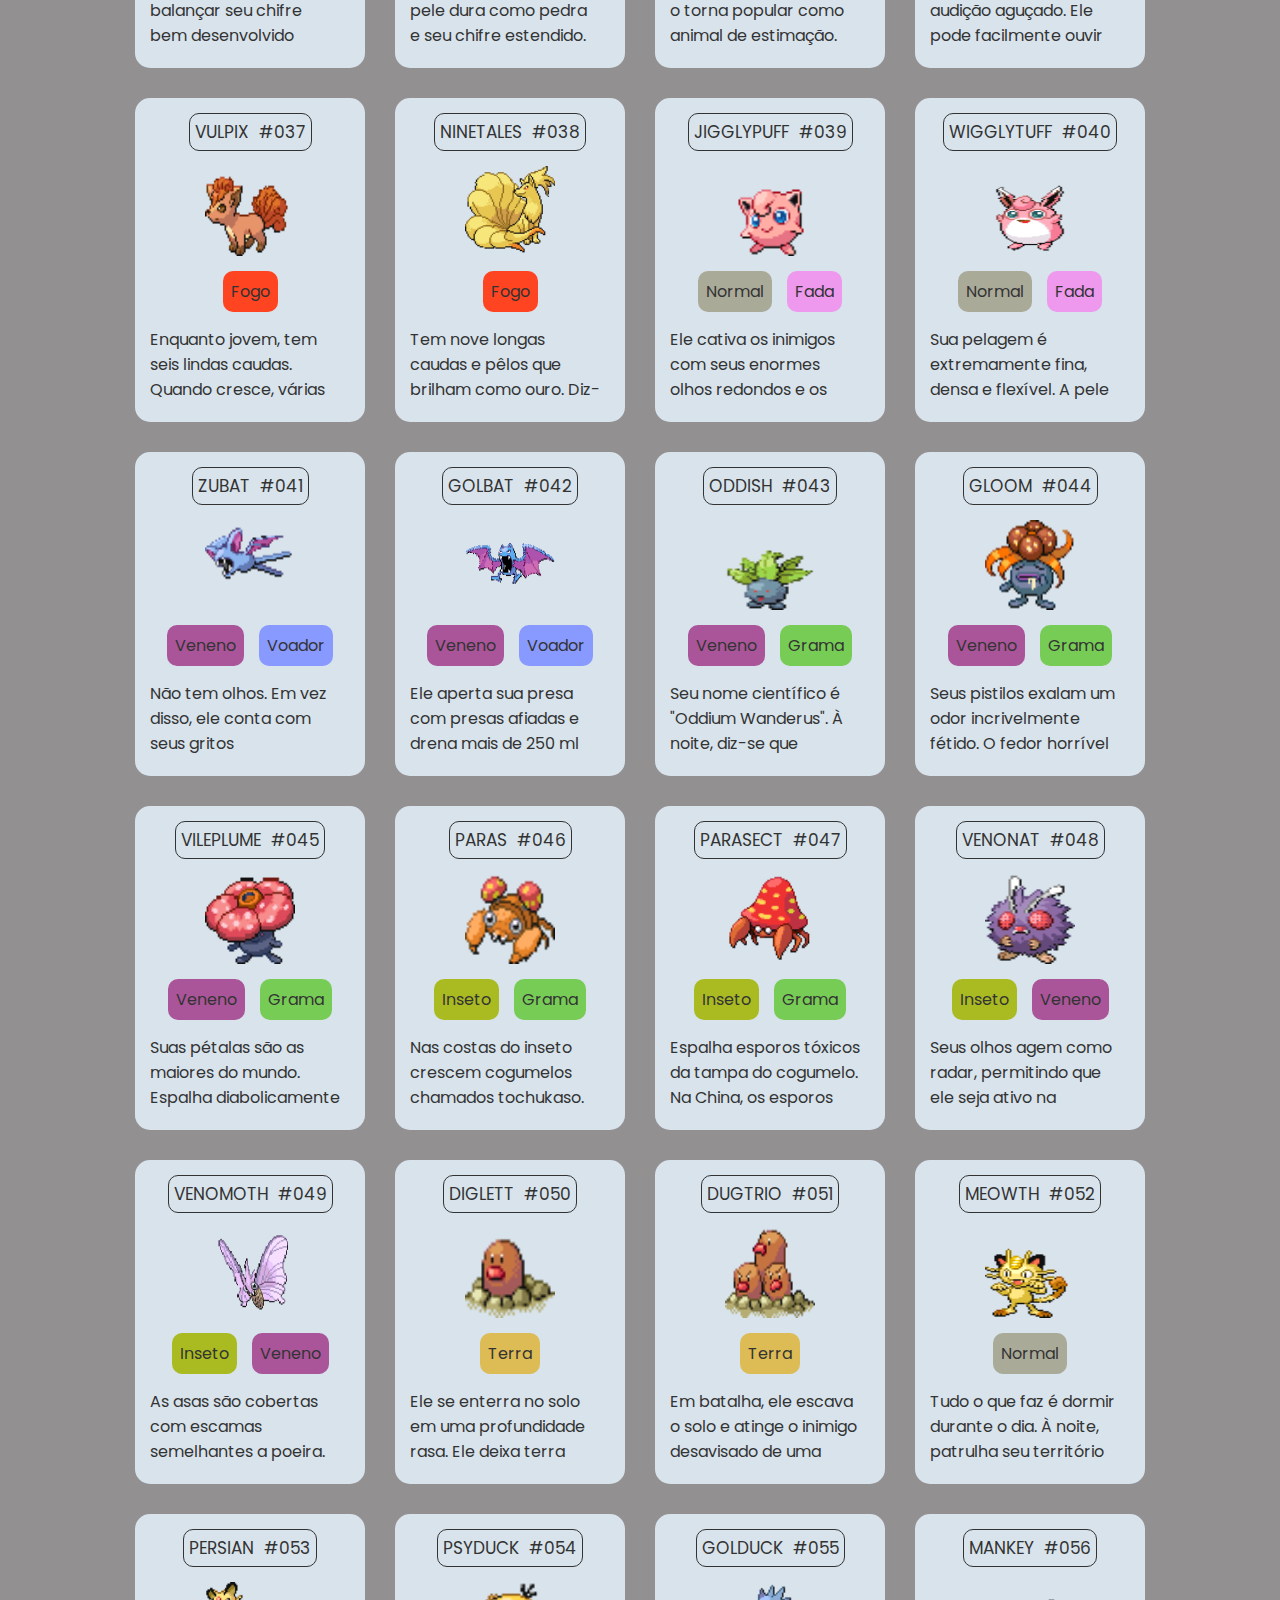
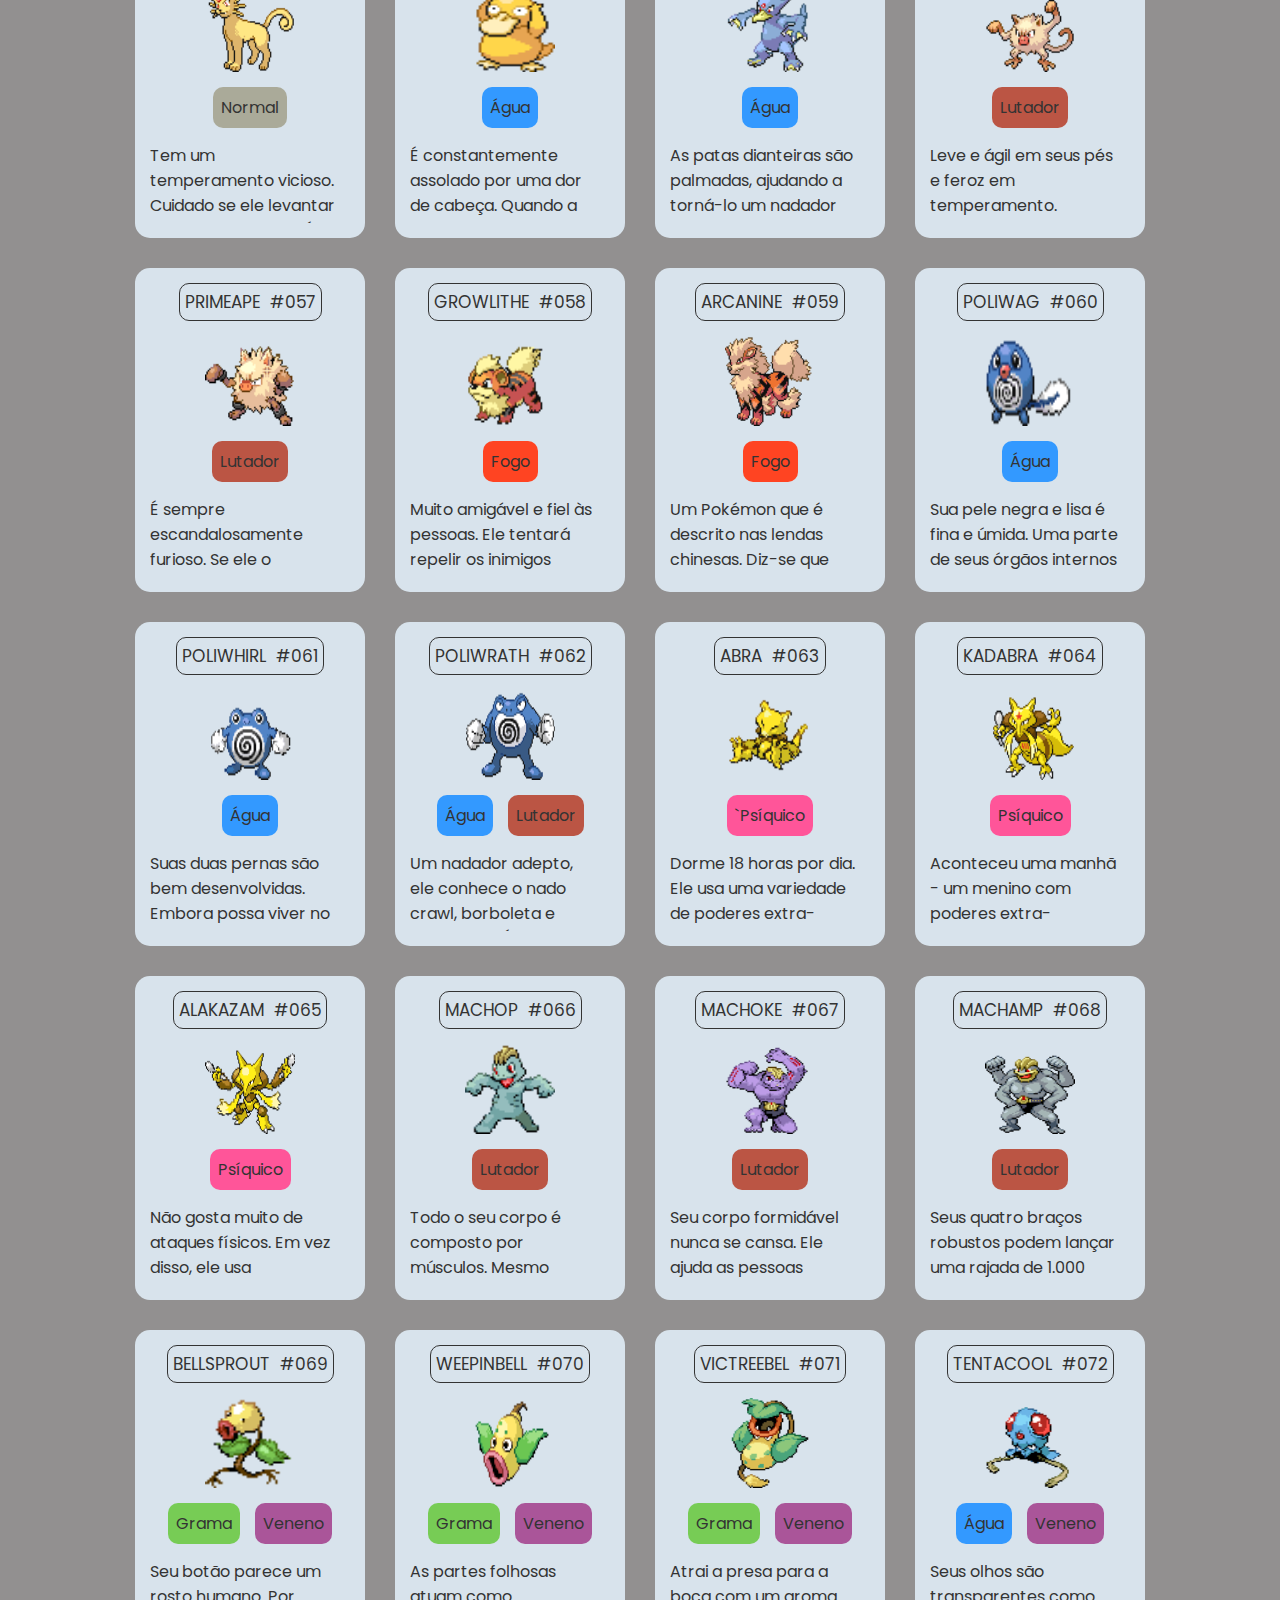
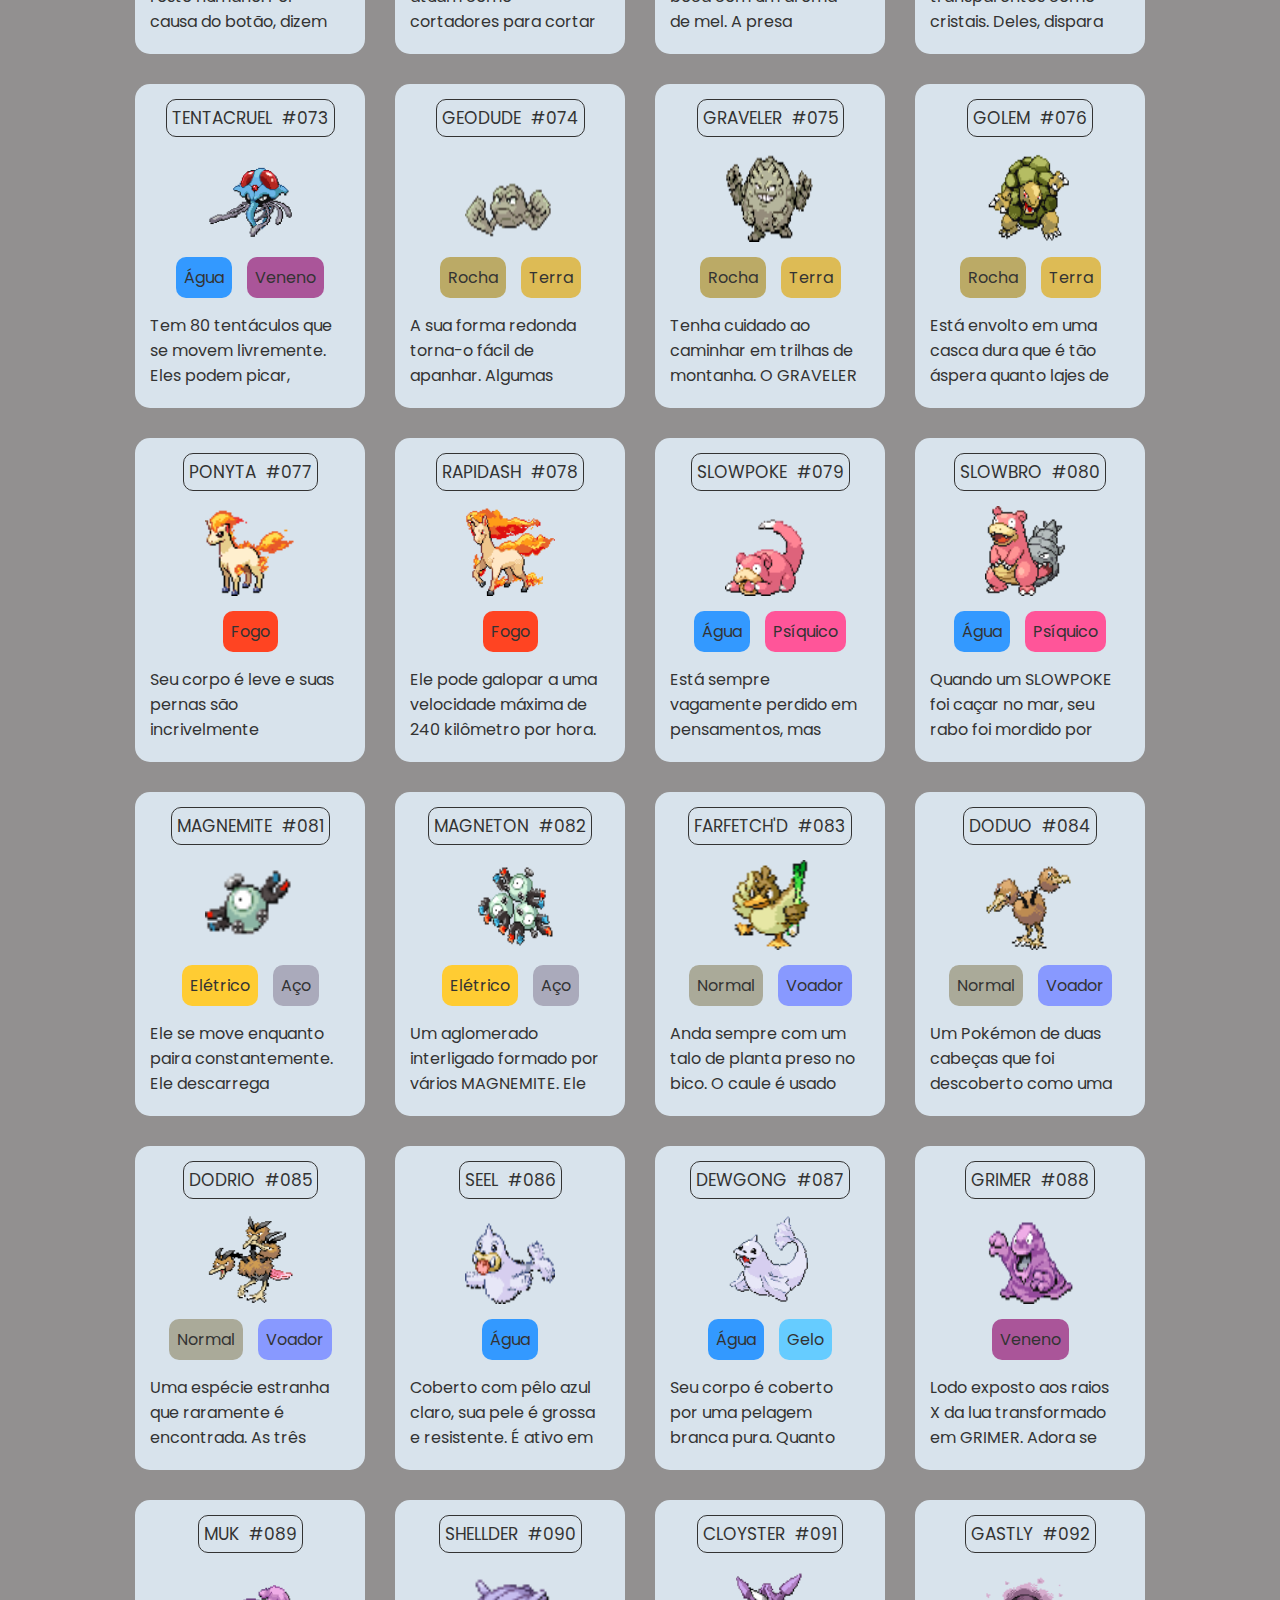
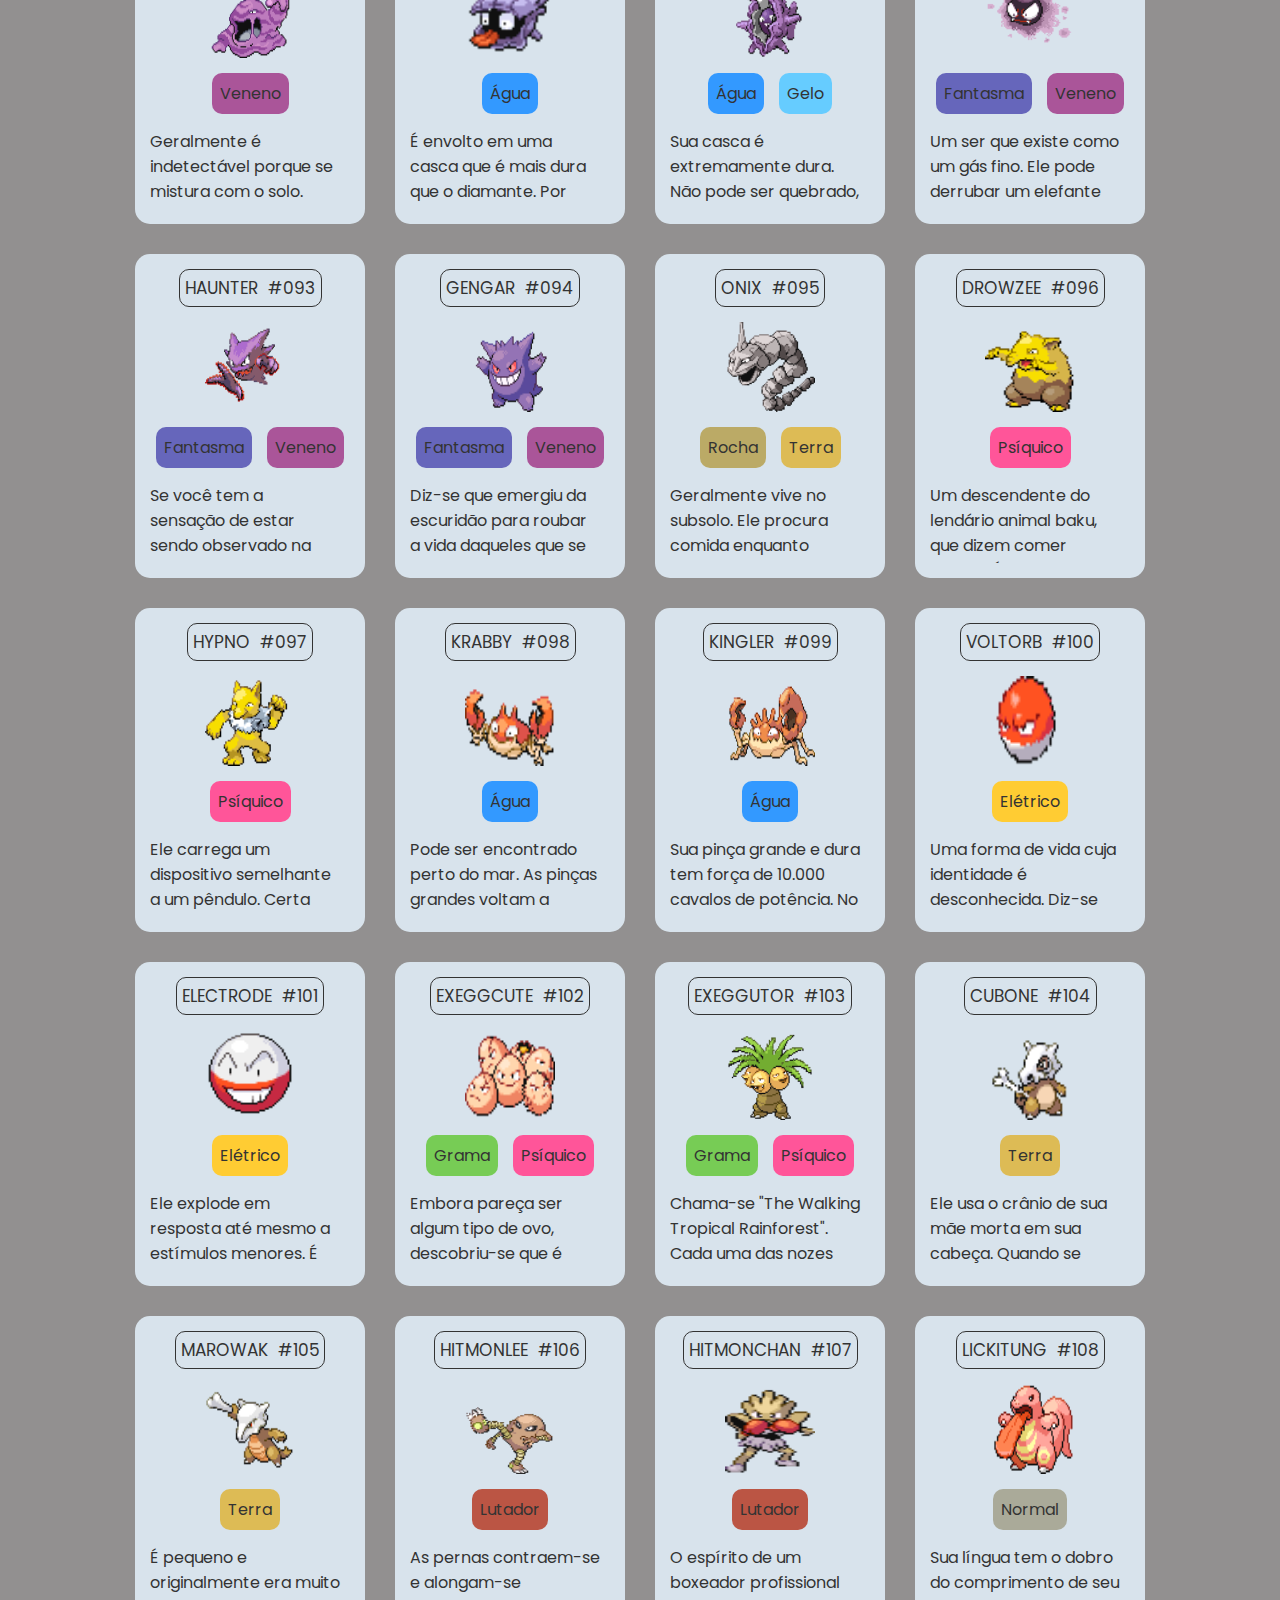
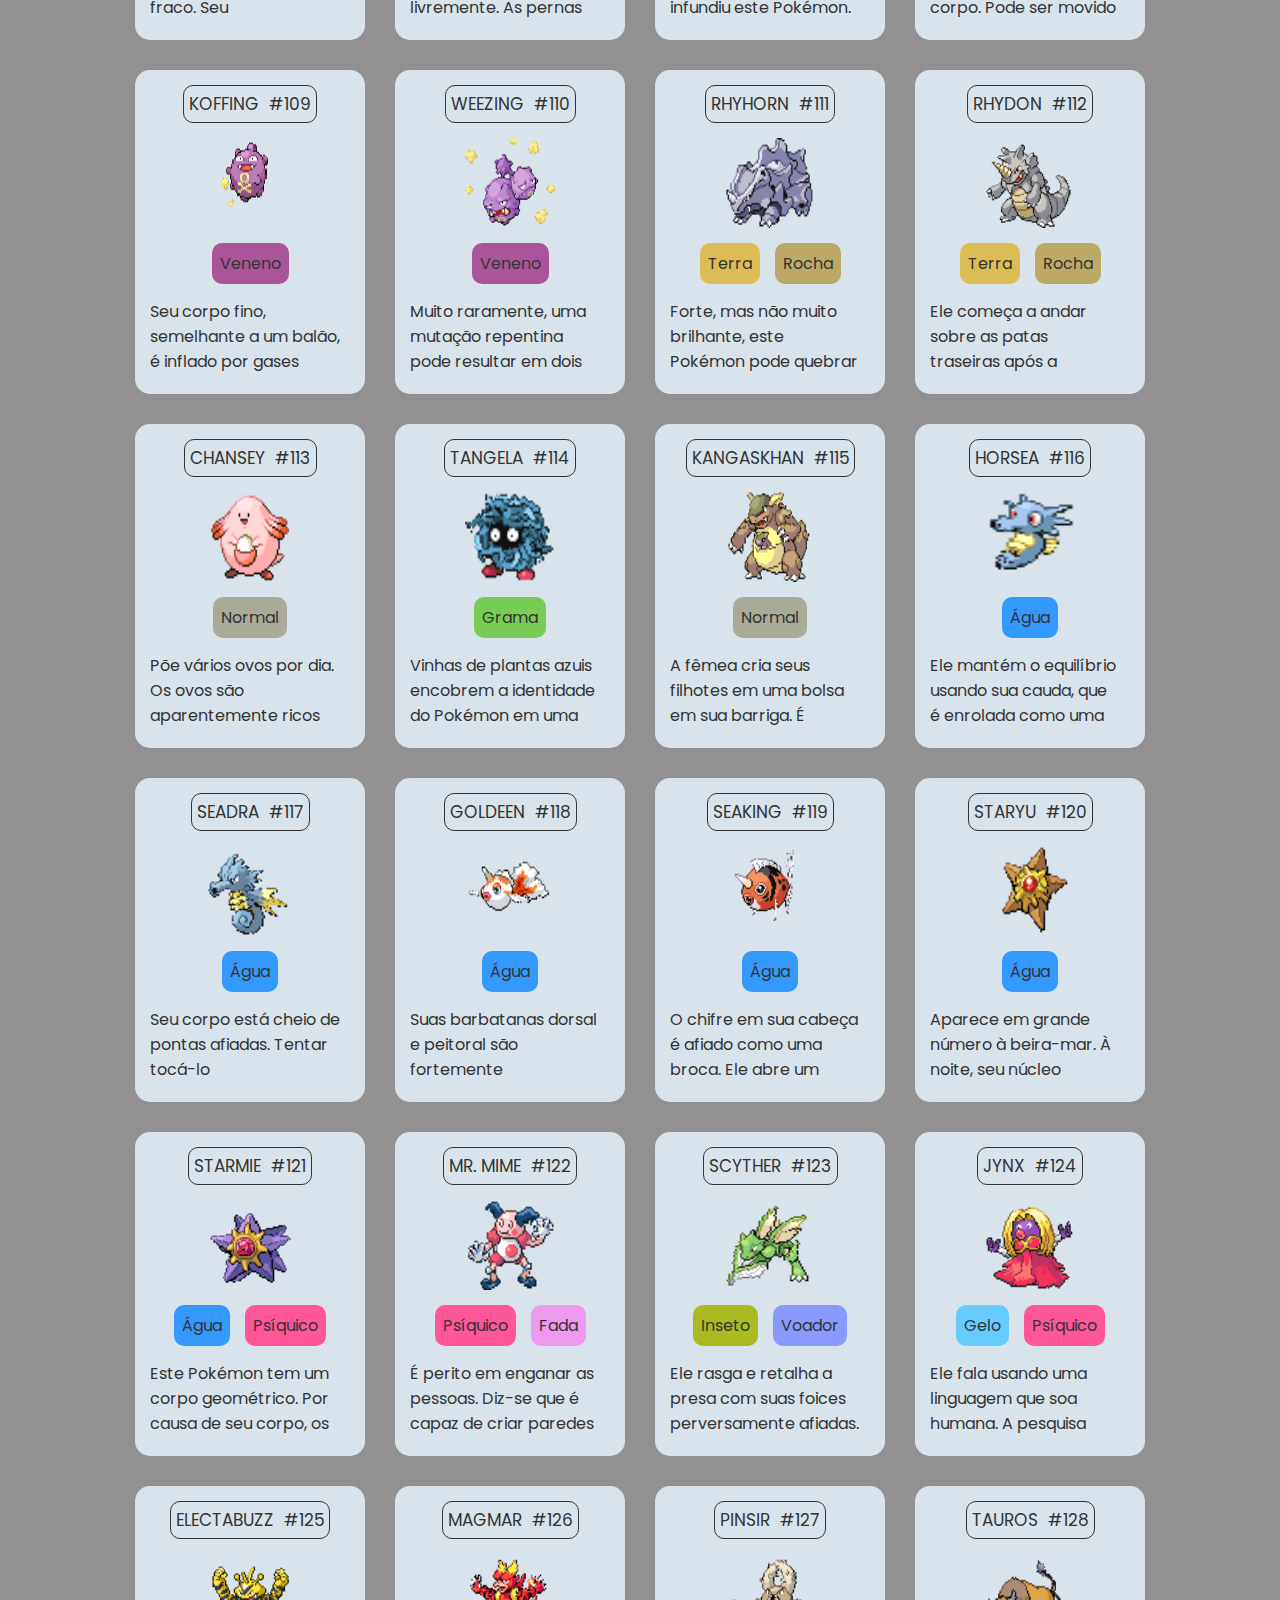
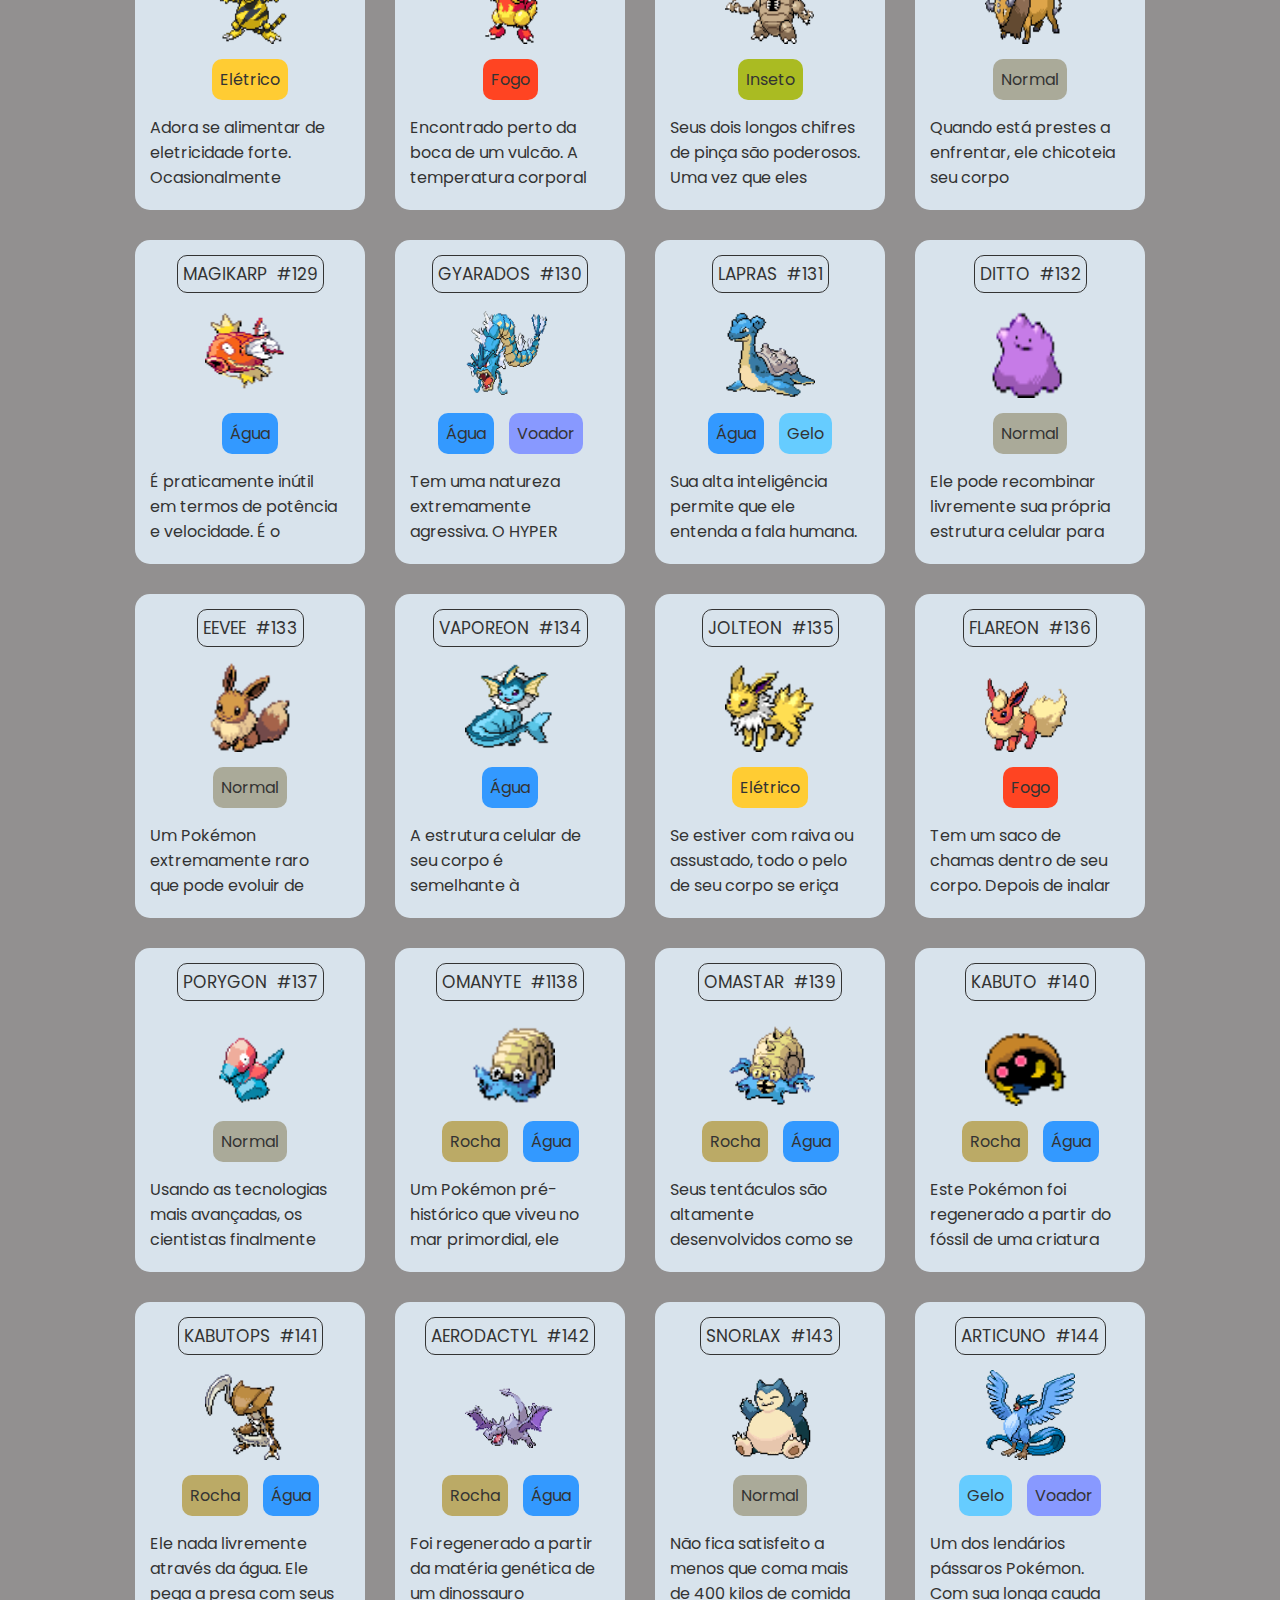
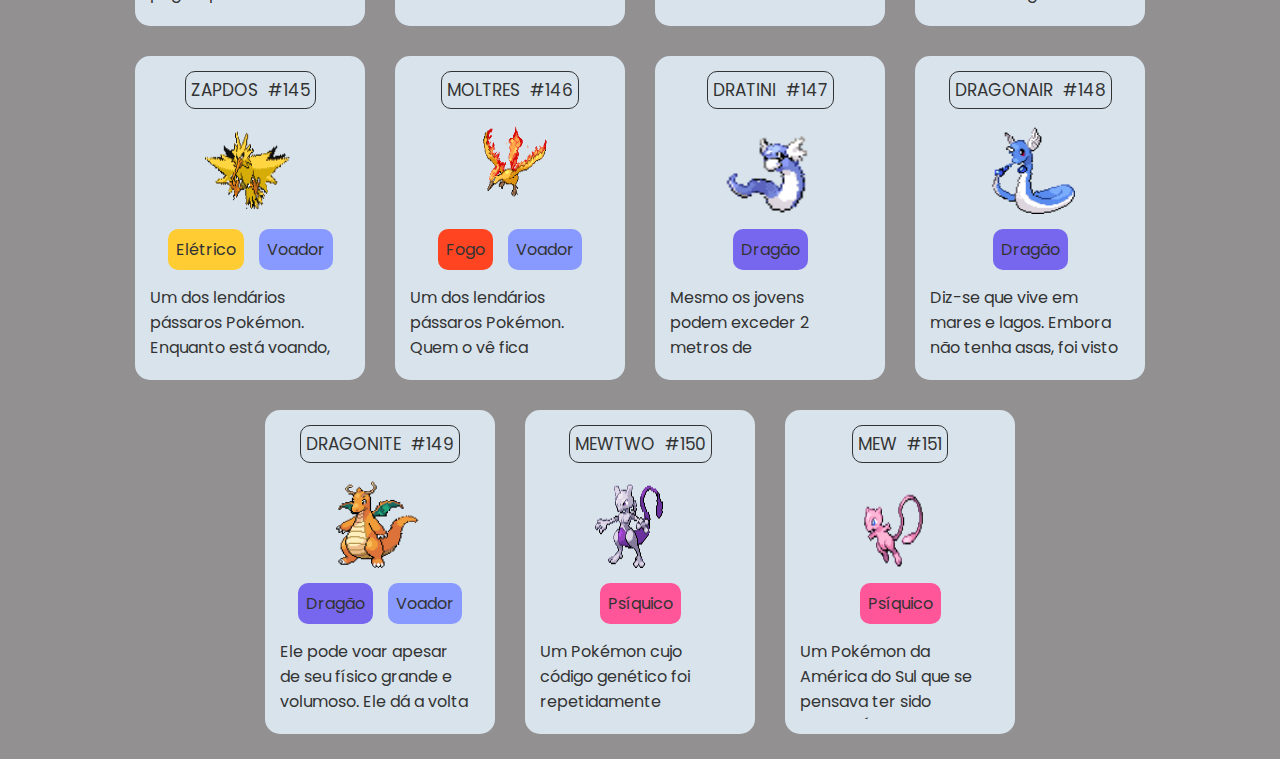
==== commit a155360e: "arrumado source da imagem dutrio" ====
--- a/index.html
+++ b/index.html
@@ -16,14 +16,16 @@
 </head>
 
 <body>
-    <header>
-        <a href="#">
-            <img src="./src/imagens/pokeball.png" alt="Pokebola" class="logo">
-        </a>
-        <button id="botao-alterar-tema">
-            <img src="./src/imagens/sun.png" alt="imagem do sol" class="imagem-botao">
-        </button>
-    </header>
+    <div id="header">
+        <header>
+            <a href="#">
+                <img src="./src/imagens/pokeball.png" alt="Pokebola" class="logo">
+            </a>
+            <button id="botao-alterar-tema">
+                <img src="./src/imagens/sun.png" alt="imagem do sol" class="imagem-botao">
+            </button>
+        </header>
+    </div>
     <main>
         <ul class="listagem-pokemon">
             <li class="cartao-pokemon">
@@ -719,7 +721,7 @@
                     <span>Dugtrio</span>
                     <span>#051</span>
                 </div>
-                <img src="./src/imagens/Dugtrio.gif" alt="Dugtrio" class="gif">
+                <img src="./src/imagens/dugtrio.gif" alt="Dugtrio" class="gif">
 
                 <ul class="tipos">
                     <li class="tipo terra">Terra</li>
